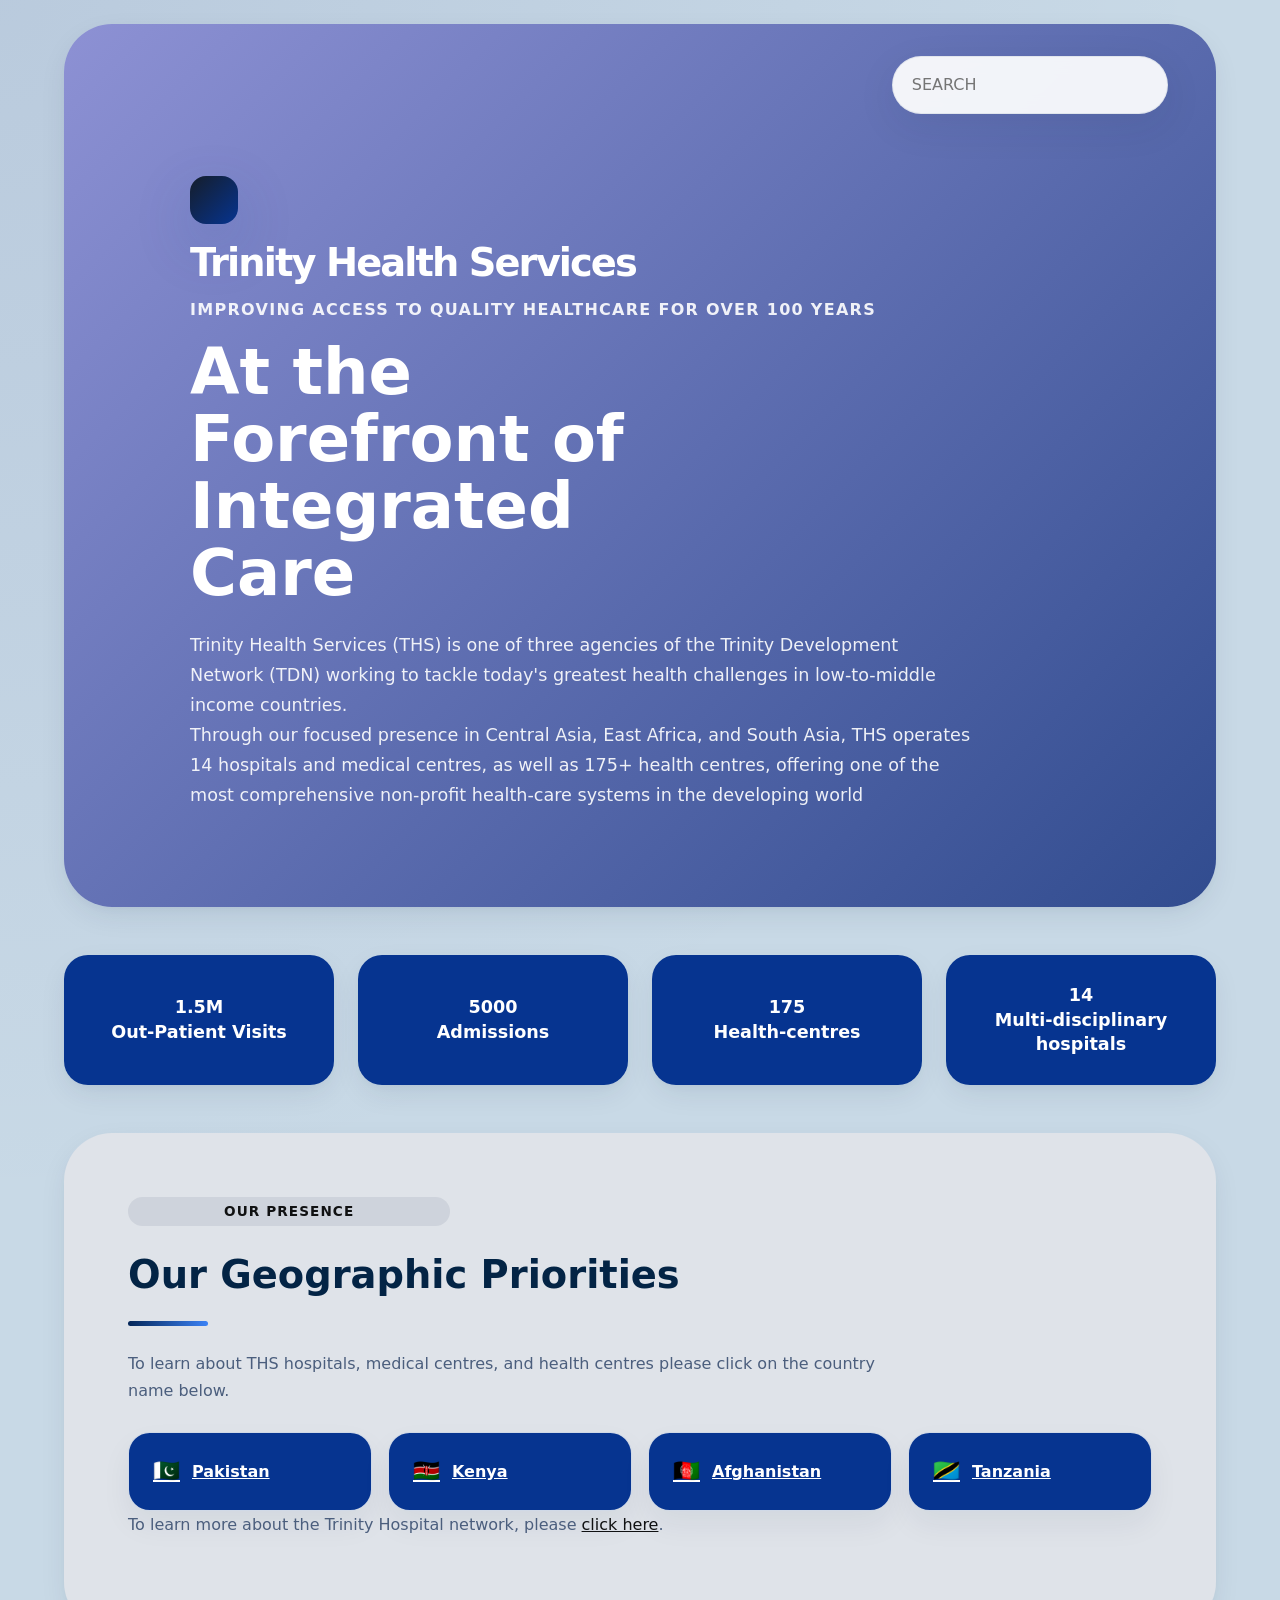
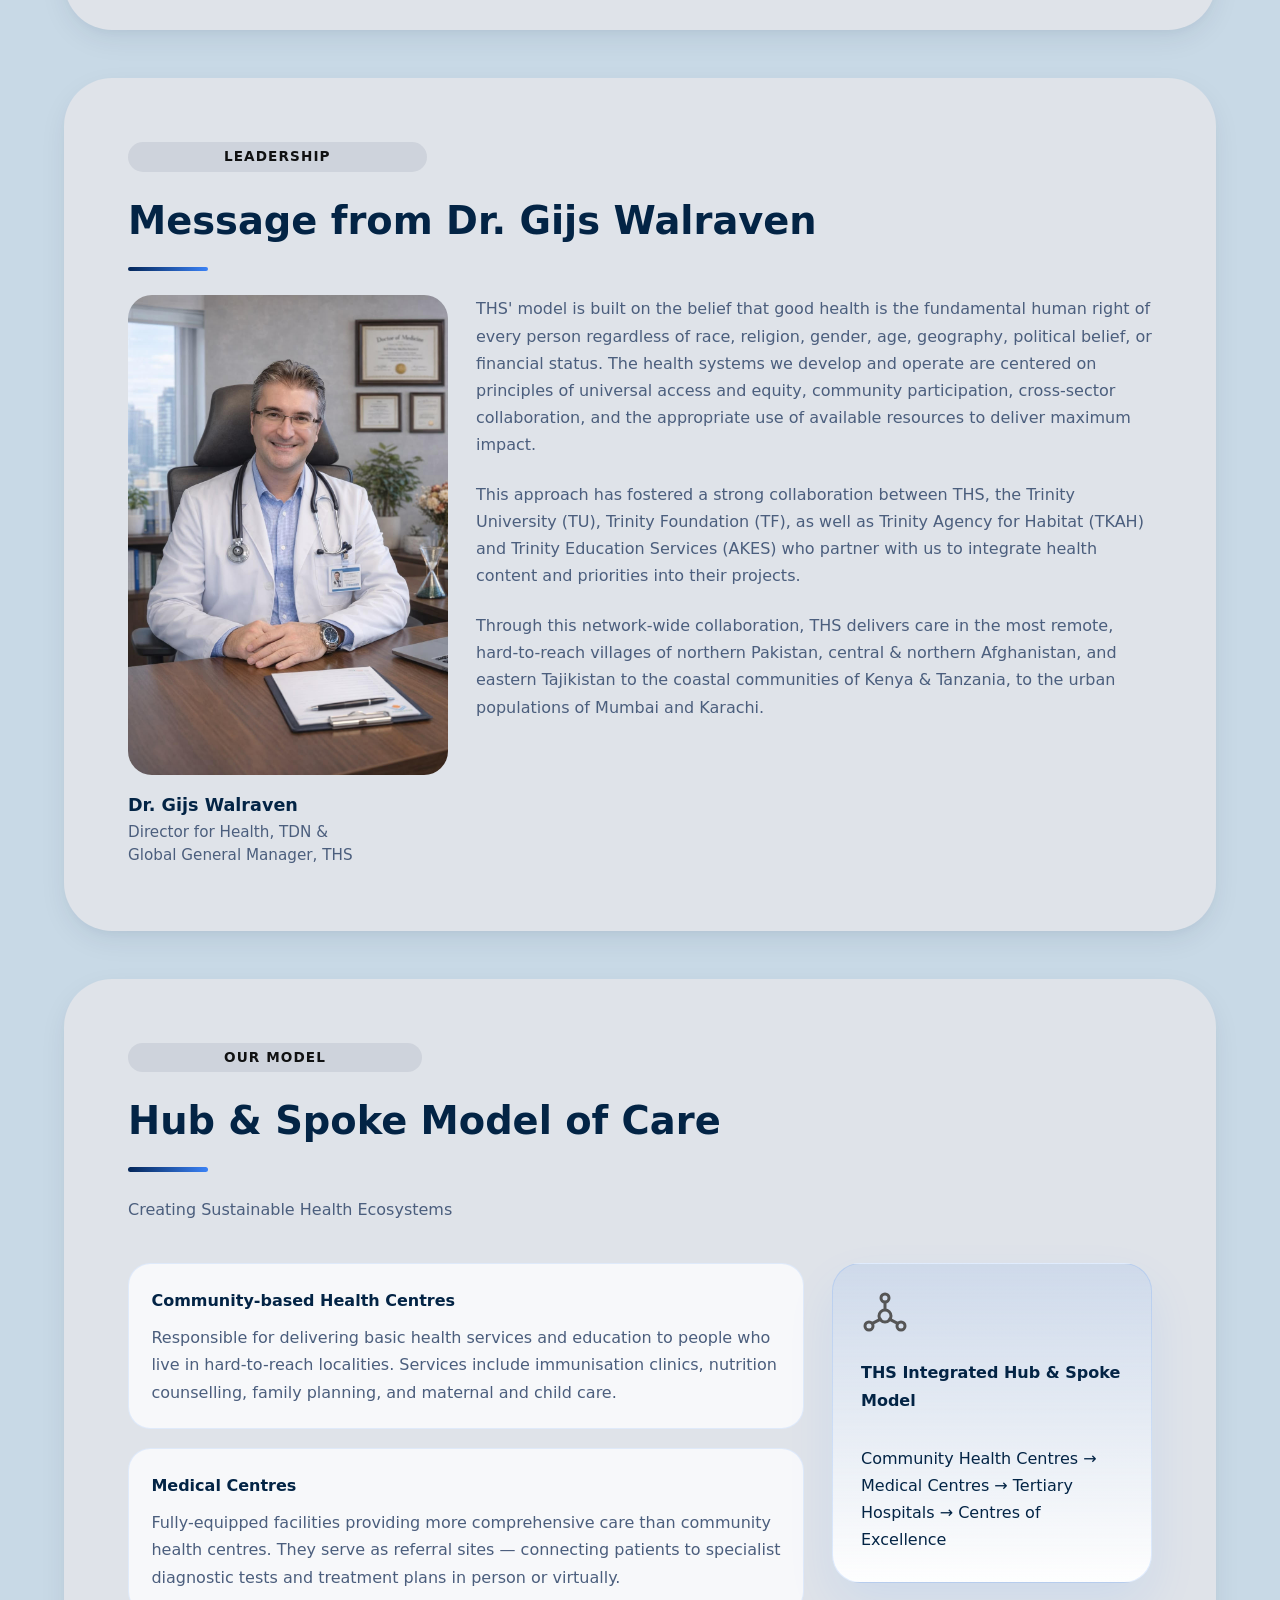
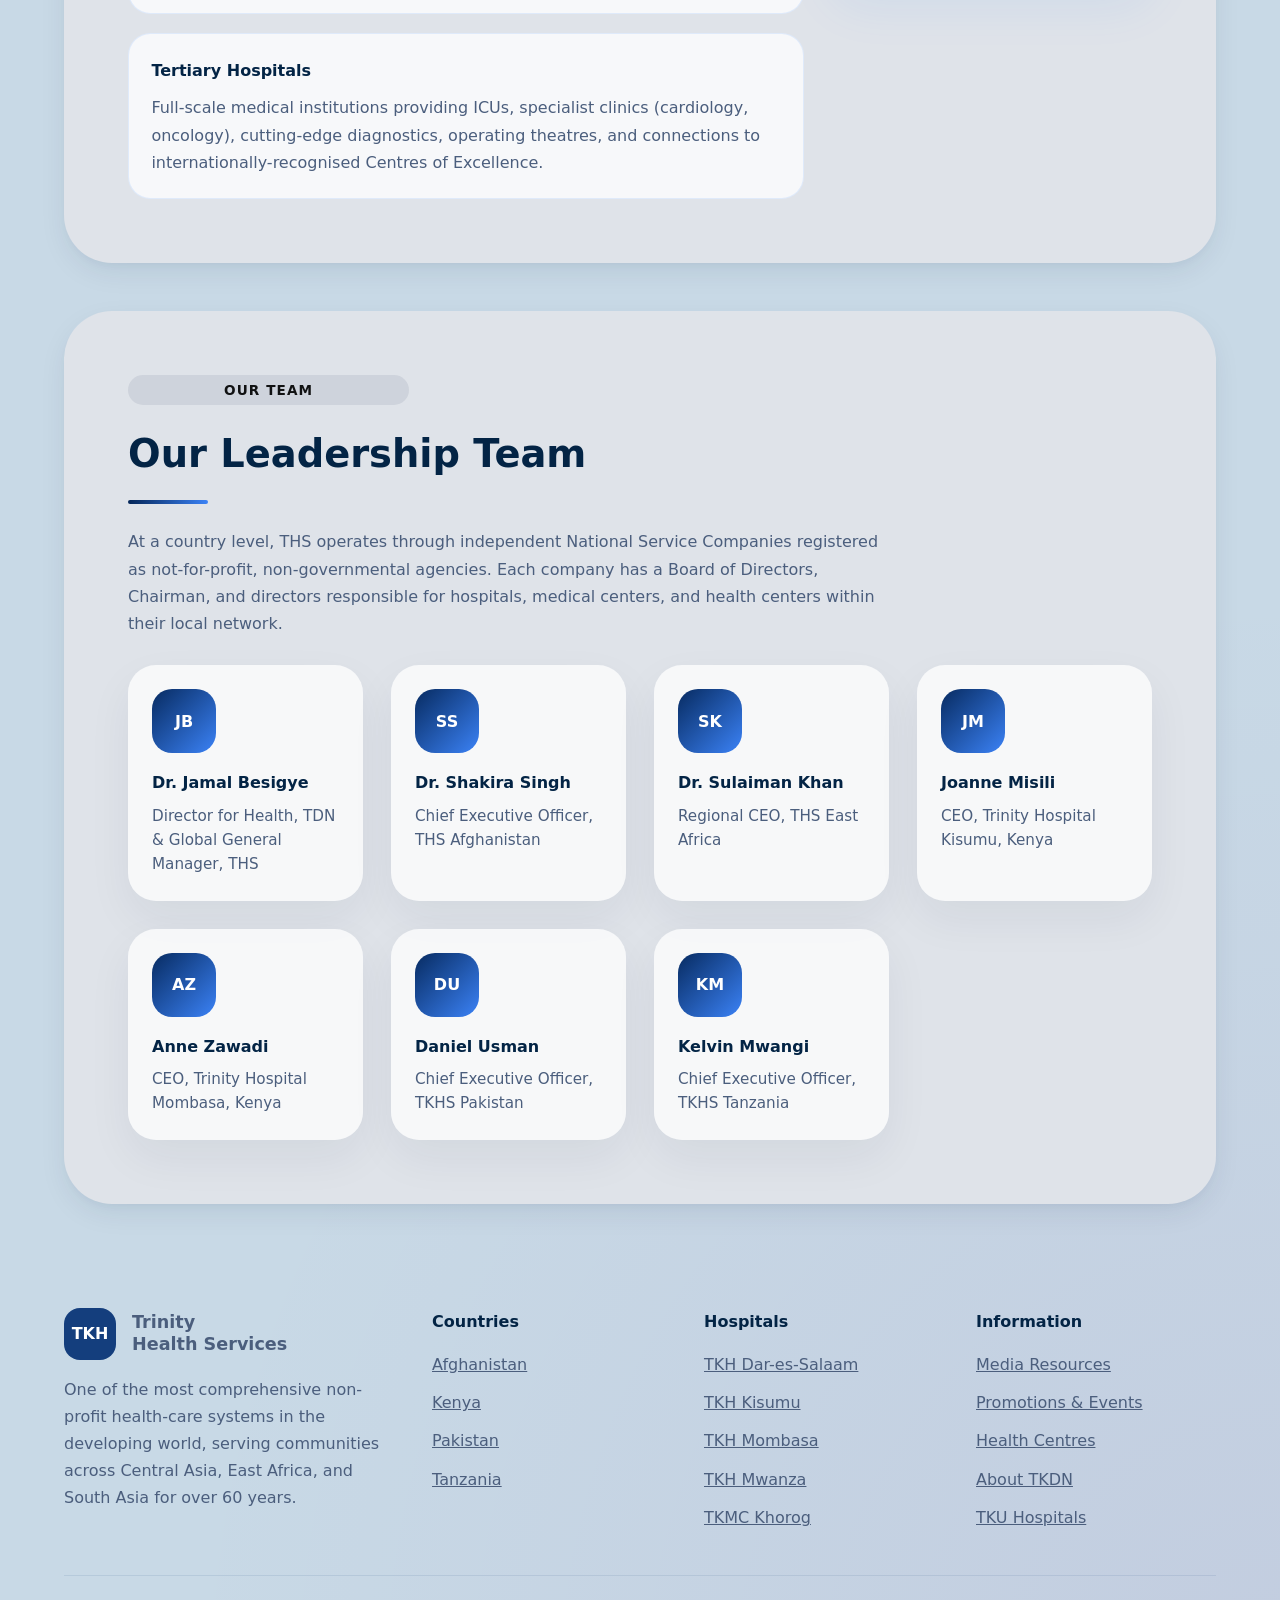
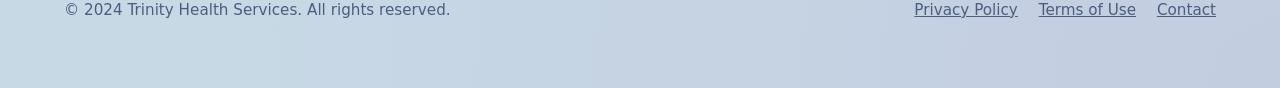
==== index.html @ b42aa709 "fix university link on home page" ====
<!DOCTYPE html>
<html lang="en">
<head>
  <title>Trinity Hospitals - Trinity Health Services</title>
  <link rel="stylesheet" href="assets/css/index.css">
</head>
<body>
<!-- main-->
  <div class="main">
    <div class="search box">
      <input type="text" placeholder="SEARCH">
      <i class="fas fa-search"></i>    
    </div>
    <div class="navbar">
        <div class="icon"></div>
        <h2 class="logo">Trinity Health Services</h2>
        <h4>Improving Access to Quality Healthcare for Over 100 Years</h4>
        <h1>At the Forefront of Integrated Care</h1>
        <p>Trinity Health Services (THS) is one of three agencies of the Trinity Development Network (TDN) working to tackle today's greatest health challenges in low-to-middle income countries. <br>Through our focused presence in Central Asia, East Africa, and South Asia, THS operates 14 hospitals and medical centres, as well as 175+ health centres, offering one of the most comprehensive non-profit health-care systems in the developing world</p>
    </div>
   </div>
  <!-- ── HERO ── -->
  <div class="section">
  <!-- ── STATS BAR ── -->
    <div class="boxes-side">
      <button class="box">1.5M<br>Out-Patient Visits</button>
      <button class="box">5000<br>Admissions</button>
      <button class="box">175<br>Health-centres</button>  
      <button class="box">14<br>Multi-disciplinary hospitals</button>
      </div>
    </div>
 

  <!-- ── GEOGRAPHIC PRIORITIES ── -->
  <section class="section geo">
    <div class="section-inner">
      <div class="section-eyebrow">Our Presence</div>
      <h2 class="section-title">Our Geographic Priorities</h2>
      <div class="section-divider"></div>
      <p class="section-desc">
        To learn about THS hospitals, medical centres, and health centres please click on the country name below.
      </p>
      <div class="country-grid">
        <a href="assets/pages/pakistan.html" class="country-card"><span class="country-flag">🇵🇰</span>Pakistan</a>
        <a href="assets/pages/kenya.html" class="country-card"><span class="country-flag">🇰🇪</span>Kenya</a>
        <a href="assets/pages/afghanistan.html" class="country-card"><span class="country-flag">🇦🇫</span>Afghanistan</a>
        <a href="assets/pages/tanzania.html" class="country-card"><span class="country-flag">🇹🇿</span>Tanzania</a>
      </div>
      <p class="geo-note">
        To learn more about the Trinity Hospital network, please <a href="assets/pages/university.html">click here</a>.
      </p>
    </div>
  </section>

  <!-- ── LEADERSHIP MESSAGE ── -->
  <section class="section message-section">
    <div class="section-inner">
      <div class="section-eyebrow">Leadership</div>
      <h2 class="section-title">Message from Dr. Gijs Walraven</h2>
      <div class="section-divider"></div>
      <div class="message-grid">
        <div>
          <img class="message-photo" src="assets/images/walraven.jpg" alt="Dr Gijs Walraven's picture">
          <div class="message-name">Dr. Gijs Walraven</div>
          <div class="message-role">Director for Health, TDN &amp;<br>Global General Manager, THS</div>
        </div>
        <div class="message-body">
          <p>
            THS' model is built on the belief that good health is the fundamental human right of every person
            regardless of race, religion, gender, age, geography, political belief, or financial status.
            The health systems we develop and operate are centered on principles of universal access and equity,
            community participation, cross-sector collaboration, and the appropriate use of available resources
            to deliver maximum impact.
          </p>
          <p>
            This approach has fostered a strong collaboration between THS, the Trinity University (TU),
            Trinity Foundation (TF), as well as Trinity Agency for Habitat (TKAH) and Trinity Education
            Services (AKES) who partner with us to integrate health content and priorities into their projects.
          </p>
          <p>
            Through this network-wide collaboration, THS delivers care in the most remote, hard-to-reach
            villages of northern Pakistan, central &amp; northern Afghanistan, and eastern Tajikistan to the
            coastal communities of Kenya &amp; Tanzania, to the urban populations of Mumbai and Karachi.
          </p>
        </div>
      </div>
    </div>
  </section>

  <!-- ── HUB & SPOKE MODEL ── -->
  <section class="section hub-section">
    <div class="section-inner">
      <div class="section-eyebrow">Our Model</div>
      <h2 class="section-title">Hub &amp; Spoke Model of Care</h2>
      <div class="section-divider"></div>
      <p class="section-desc" style="margin-bottom: 2.5rem;">Creating Sustainable Health Ecosystems</p>
      <div class="hub-grid">
        <div class="tier-list">
          <div class="tier-item">
            <div class="tier-title">Community-based Health Centres</div>
            <div class="tier-desc">
              Responsible for delivering basic health services and education to people who live in hard-to-reach
              localities. Services include immunisation clinics, nutrition counselling, family planning,
              and maternal and child care.
            </div>
          </div>
          <div class="tier-item">
            <div class="tier-title">Medical Centres</div>
            <div class="tier-desc">
              Fully-equipped facilities providing more comprehensive care than community health centres.
              They serve as referral sites — connecting patients to specialist diagnostic tests and treatment
              plans in person or virtually.
            </div>
          </div>
          <div class="tier-item">
            <div class="tier-title">Tertiary Hospitals</div>
            <div class="tier-desc">
              Full-scale medical institutions providing ICUs, specialist clinics (cardiology, oncology),
              cutting-edge diagnostics, operating theatres, and connections to internationally-recognised
              Centres of Excellence.
            </div>
          </div>
        </div>
        <div class="hub-diagram">
          <svg width="64" height="64" viewBox="0 0 24 24" fill="none" stroke="#555" stroke-width="1.5">
            <circle cx="12" cy="12" r="3"/>
            <circle cx="12" cy="3" r="2"/><line x1="12" y1="5" x2="12" y2="9"/>
            <circle cx="20" cy="17" r="2"/><line x1="18.3" y1="15.7" x2="13.7" y2="13.3"/>
            <circle cx="4" cy="17" r="2"/><line x1="5.7" y1="15.7" x2="10.3" y2="13.3"/>
          </svg>
          <strong>THS Integrated Hub &amp; Spoke Model</strong>
          Community Health Centres → Medical Centres → Tertiary Hospitals → Centres of Excellence
        </div>
      </div>
    </div>
  </section>

  <!-- ── LEADERSHIP TEAM ── -->
  <section class="section leadership-section">
    <div class="section-inner">
      <div class="section-eyebrow">Our Team</div>
      <h2 class="section-title">Our Leadership Team</h2>
      <div class="section-divider"></div>
      <p class="leadership-intro">
        At a country level, THS operates through independent National Service Companies registered as
        not-for-profit, non-governmental agencies. Each company has a Board of Directors, Chairman, and
        directors responsible for hospitals, medical centers, and health centers within their local network.
      </p>
      <div class="leadership-grid">
        <div class="leader-card">
          <div class="leader-avatar">JB</div>
          <div class="leader-name">Dr. Jamal Besigye</div>
          <div class="leader-role">Director for Health, TDN &amp; Global General Manager, THS</div>
        </div>
        <div class="leader-card">
          <div class="leader-avatar">SS</div>
          <div class="leader-name">Dr. Shakira Singh</div>
          <div class="leader-role">Chief Executive Officer, THS Afghanistan</div>
        </div>
        <div class="leader-card">
          <div class="leader-avatar">SK</div>
          <div class="leader-name">Dr. Sulaiman Khan</div>
          <div class="leader-role">Regional CEO, THS East Africa</div>
        </div>
        <div class="leader-card">
          <div class="leader-avatar">JM</div>
          <div class="leader-name">Joanne Misili</div>
          <div class="leader-role">CEO, Trinity Hospital Kisumu, Kenya</div>
        </div>
        <div class="leader-card">
          <div class="leader-avatar">AZ</div>
          <div class="leader-name">Anne Zawadi</div>
          <div class="leader-role">CEO, Trinity Hospital Mombasa, Kenya</div>
        </div>
        <div class="leader-card">
          <div class="leader-avatar">DU</div>
          <div class="leader-name">Daniel Usman</div>
          <div class="leader-role">Chief Executive Officer, TKHS Pakistan</div>
        </div>
        <div class="leader-card">
          <div class="leader-avatar">KM</div>
          <div class="leader-name">Kelvin Mwangi</div>
          <div class="leader-role">Chief Executive Officer, TKHS Tanzania</div>
        </div>
      </div>
    </div>
  </section>

  <!-- ── FOOTER ── -->
  <footer class="footer">
    <div class="footer-inner">
      <div class="footer-grid">
        <div class="footer-brand">
          <div class="footer-brand-logo">
            <div class="footer-brand-dot">TKH</div>
            <div class="footer-brand-name">Trinity<br>Health Services</div>
          </div>
          <p>
            One of the most comprehensive non-profit health-care systems in the developing world,
            serving communities across Central Asia, East Africa, and South Asia for over 60 years.
          </p>
        </div>
        <div class="footer-col">
          <h4>Countries</h4>
          <a href="assets/pages/afghanistan.html">Afghanistan</a>
          <a href="assets/pages/kenya.html">Kenya</a>
          <a href="assets/pages/pakistan.html">Pakistan</a>
          <a href="assets/pages/tanzania.html">Tanzania</a>
        </div>
        <div class="footer-col">
          <h4>Hospitals</h4>
          <a href="#">TKH Dar-es-Salaam</a>
          <a href="#">TKH Kisumu</a>
          <a href="#">TKH Mombasa</a>
          <a href="#">TKH Mwanza</a>
          <a href="#">TKMC Khorog</a>
        </div>
        <div class="footer-col">
          <h4>Information</h4>
          <a href="#">Media Resources</a>
          <a href="#">Promotions &amp; Events</a>
          <a href="#">Health Centres</a>
          <a href="#">About TKDN</a>
          <a href="#">TKU Hospitals</a>
        </div>
      </div>
      <div class="footer-bottom">
        <span>© 2024 Trinity Health Services. All rights reserved.</span>
        <div>
          <a href="#">Privacy Policy</a>
          <a href="#">Terms of Use</a>
          <a href="#">Contact</a>
        </div>
      </div>
    </div>
  </footer>

</body>
</html>
---- assets/css/index.css ----
* {
    margin: 0;
    padding: 0;
    box-sizing: border-box;
}

:root {
    --primary-color: #8d91d4;
    --bg: #c8d9e6;
    --text: #032445;
    --accent: #101112;
    --text-muted: #4b5e7d;
    --surface-strong: rgba(255, 255, 255, 0.75);
    --accent-soft: rgba(3, 36, 69, 0.08);
    --shadow: 0 10px 30px -5px rgba(3, 36, 69, 0.1), 0 4px 12px -5px rgba(3, 36, 69, 0.05);
}
.main {
    background: linear-gradient(135deg, var(--primary-color) 0%, #314c8f 100%);
    background-size: cover;
    border-radius: 3rem;
    margin-top: 1.5rem;
    position: relative;
    box-shadow: var(--shadow);
}
body {
    min-height: 100vh;
    background: radial-gradient(circle at top left, rgba(17, 34, 118, 0.08), transparent 24%),
                radial-gradient(circle at bottom right, rgba(103, 10, 120, 0.06), transparent 22%),
                var(--bg);
    color: var(--text);
    font-family: 'Inter', system-ui, -apple-system, BlinkMacSystemFont, 'Segoe UI', sans-serif;
    line-height: 1.7;
}
button {
    font-family: inherit;
    cursor: pointer;
    font-size: 1.1rem;
    font-weight: 600;
    border-radius: 1.5rem;
    padding: 1.75rem 1.5rem;
    border: none;
    background-color: #063490;
    color: #fff;
    box-shadow: var(--shadow);
    transition: transform 0.2s ease, box-shadow 0.2s ease;
    text-align: center;
    line-height: 1.4;
    display: inline-flex;
    flex-direction: column;
    justify-content: center;
    align-items: center;
    width: 100%;
}

button:hover {
    transform: translateY(-3px);
    box-shadow: 0 15px 35px rgba(6, 52, 144, 0.2);
}

.boxes-side {
    display: grid;
    grid-template-columns: repeat(auto-fit, minmax(220px, 1fr));
    gap: 1.5rem;
    width: 100%;
    margin-top: 1.5rem;
}


input {
    font: inherit;
}

body > * {
    margin-left: clamp(1rem, 5vw, 5rem);
    margin-right: clamp(1rem, 5vw, 5rem);
}

.search.box {
    position: absolute;
    right: clamp(1.5rem, 4vw, 3rem);
    top: 2rem;
    display: inline-flex;
    align-items: center;
    gap: 0.75rem;
    background: rgba(255, 255, 255, 0.92);
    border: 1px solid rgba(21, 56, 95, 0.08);
    border-radius: 999px;
    padding: 0.9rem 1.2rem;
    box-shadow: 0 12px 40px rgba(20, 33, 61, 0.08);
    backdrop-filter: blur(8px);
}

.search.box input {
    border: none;
    outline: none;
    width: 14rem;
    background: transparent;
    color: var(--text);
}

.search.box i {
    color: var(--accent);
    font-size: 1rem;
}

.main {
    padding-top: 6.5rem;
    padding-bottom: 4rem;
    padding-left: clamp(2rem, 5vw, 5rem);
    padding-right: clamp(2rem, 5vw, 5rem);
}

.navbar {
    max-width: 900px;
    margin: 0 auto;
    padding: 3rem 0 2rem;
}

.icon {
    width: 3rem;
    height: 3rem;
    border-radius: 1rem;
    background: linear-gradient(135deg, #151d2a, #063490);
    box-shadow: 0 20px 60px rgba(22, 70, 142, 0.18);
    margin-bottom: 1.2rem;
}

.logo {
    color: #ffffff;
    font-size: clamp(1.9rem, 3vw, 3rem);
    letter-spacing: -0.05em;
    margin-bottom: 0.75rem;
    line-height: 1.05;
}

.navbar h4 {
    color: rgba(255, 255, 255, 0.9);
    font-weight: 600;
    letter-spacing: 0.08em;
    text-transform: uppercase;
    margin-bottom: 1rem;
}

.navbar h1 {
    color: #ffffff;
    font-size: clamp(2.5rem, 5vw, 4.25rem);
    max-width: 12ch;
    margin-bottom: 1.5rem;
    line-height: 1.05;
}

.navbar p {
    max-width: 70ch;
    color: rgba(255, 255, 255, 0.9);
    font-size: 1.1rem;
}

.section {
    margin-top: 3rem;
    margin-bottom: 3rem;
    padding: 0;
    background: transparent;
}

.section.geo,
.section.message-section,
.section.hub-section,
.section.leadership-section {
    background: #dfe3e9;
    border-radius: 3rem;
    box-shadow: var(--shadow);
    padding: 4rem clamp(2rem, 5vw, 5rem);
}

.section-inner {
    max-width: 1180px;
    margin: 0 auto;
}

.section-eyebrow {
    display: inline-flex;
    padding: 0.2rem 6rem;
    border-radius: 999px;
    background: var(--accent-soft);
    color: var(--accent);
    font-size: 0.85rem;
    font-weight: 700;
    letter-spacing: 0.08em;
    text-transform: uppercase;
    margin-bottom: 1rem;
}

.section-title {
    font-size: clamp(1.9rem, 3vw, 2.75rem);
    margin-bottom: 0.85rem;
}

.section-divider {
    width: 5rem;
    height: 0.3rem;
    background: linear-gradient(90deg, #042658, #3b82f6);
    border-radius: 999px;
    margin-bottom: 1.5rem;
}

.section-desc,
.leadership-intro,
.geo-note {
    color: var(--text-muted);
    font-size: 1rem;
    max-width: 74ch;
    margin-bottom: 1.75rem;
}

.geo-note a,
.footer a {
    color: var(--accent);
}

.country-grid {
    display: grid;
    grid-template-columns: repeat(auto-fit, minmax(180px, 1fr));
    gap: 1rem;
}

.country-card {
    display: inline-flex;
    align-items: center;
    gap: 0.75rem;
    padding: 1.25rem 1.5rem;
    border-radius: 1.35rem;
    border: 1px solid rgba(213, 221, 233, 0.979);
    background:#063490;
    color: white;
    font-weight: 600;
    box-shadow: 0 14px 30px rgba(20, 33, 61, 0.06);
    transition: transform 0.2s ease, box-shadow 0.2s ease;
}

.country-card:hover {
    transform: translateY(-4px);
    box-shadow: 0 22px 40px rgba(20, 33, 61, 0.12);
}

.country-flag {
    font-size: 1.35rem;
}

.message-grid,
.hub-grid,
.leadership-grid,
.footer-grid {
    display: grid;
    gap: 1.75rem;
}

.message-grid {
    grid-template-columns: minmax(240px, 320px) 1fr;
    align-items: start;
}

.message-photo {
    display: grid;
    width: 100%;
    object-fit: cover;
    border-radius: 1.5rem;
    background: var(--surface-strong);
    gap: 1rem;
    
}

.message-photo svg {
    width: 3.25rem;
    height: 3.25rem;
}

.message-name {
    margin-top: 1rem;
    font-size: 1.1rem;
    font-weight: 700;
}

.message-role {
    color: var(--text-muted);
    font-size: 0.95rem;
    line-height: 1.5;
}

.message-body p {
    margin-bottom: 1.4rem;
    color: var(--text-muted);
}

.hub-grid {
    grid-template-columns: 1fr 320px;
    align-items: start;
}

.tier-list {
    display: grid;
    gap: 1.2rem;
}

.tier-item {
    padding: 1.4rem;
    border-radius: 1.4rem;
    background: var(--surface-strong);
    border: 1px solid rgba(13, 110, 253, 0.1);
}

.tier-title {
    font-weight: 700;
    margin-bottom: 0.65rem;
}

.tier-desc {
    color: var(--text-muted);
}

.hub-diagram {
    padding: 1.75rem;
    border-radius: 1.75rem;
    background: linear-gradient(180deg, rgba(13, 110, 253, 0.08), rgba(255,255,255,0.95));
    border: 1px solid rgba(13, 110, 253, 0.12);
    box-shadow: 0 22px 50px rgba(13, 110, 253, 0.08);
    display: grid;
    gap: 1.2rem;
}

.hub-diagram svg {
    width: 3rem;
    height: 3rem;
}

.hub-diagram strong {
    display: block;
    margin-bottom: 0.75rem;
    font-size: 1rem;
}

.leadership-grid {
    grid-template-columns: repeat(auto-fit, minmax(200px, 1fr));
}

.leader-card {
    border-radius: 1.75rem;
    padding: 1.5rem;
    background: var(--surface-strong);
    box-shadow: 0 18px 45px rgba(20, 33, 61, 0.06);
}

.leader-avatar {
    width: 4rem;
    height: 4rem;
    border-radius: 1.25rem;
    background: linear-gradient(135deg, #072b61, #3b82f6);
    color: #fff;
    display: grid;
    place-items: center;
    font-weight: 800;
    margin-bottom: 1rem;
}

.leader-name {
    font-weight: 700;
    margin-bottom: 0.45rem;
}

.leader-role {
    color: var(--text-muted);
    font-size: 0.95rem;
    line-height: 1.6;
}

.footer {
    margin-top: 3rem;
    padding: 3.5rem 0 4rem;
    color: var(--text-muted);
}

.footer-inner {
    max-width: 1180px;
    margin: 0 auto;
}

.footer-grid {
    display: grid;
    grid-template-columns: minmax(220px, 1.4fr) repeat(3, minmax(160px, 1fr));
    gap: 2rem;
    margin-bottom: 2rem;
}

.footer-brand-logo {
    display: flex;
    align-items: center;
    gap: 1rem;
    margin-bottom: 1rem;
}

.footer-brand-dot {
    width: 3.25rem;
    height: 3.25rem;
    border-radius: 1rem;
    background: #143e7d;
    color: #fff;
    display: grid;
    place-items: center;
    font-weight: 800;
}

.footer-brand-name {
    font-size: 1.1rem;
    font-weight: 700;
    line-height: 1.2;
}

.footer-col h4 {
    margin-bottom: 1rem;
    font-size: 1rem;
    color: var(--text);
}

.footer-col a {
    display: block;
    margin-bottom: 0.7rem;
    color: var(--text-muted);
    transition: color 0.2s ease;
}

.footer-col a:hover {
    color: var(--accent);
}

.footer-bottom {
    display: flex;
    justify-content: space-between;
    flex-wrap: wrap;
    gap: 1rem;
    border-top: 1px solid rgba(84, 116, 151, 0.15);
    padding-top: 1.4rem;
    font-size: 0.95rem;
}

.footer-bottom a {
    margin-left: 1rem;
    color: var(--text-muted);
}

.footer-bottom a:first-child {
    margin-left: 0;
}

@media (max-width: 860px) {
    .message-grid,
    .hub-grid,
    .footer-grid {
        grid-template-columns: 1fr;
    }

    .search.box {
        right: clamp(1rem, 4vw, 2rem);
        left: clamp(1rem, 4vw, 2rem);
        justify-content: space-between;
    }
}

@media (max-width: 660px) {
    .navbar {
        padding-top: 4rem;
    }

    .navbar h1 {
        font-size: 2.3rem;
    }

    .section.geo,
    .section.message-section,
    .section.hub-section,
    .section.leadership-section {
        padding: 2.5rem 1.5rem;
        border-radius: 2rem;
    }

    .footer-grid {
        grid-template-columns: 1fr;
    }

    .footer-bottom {
        flex-direction: column;
        align-items: flex-start;
    }
}
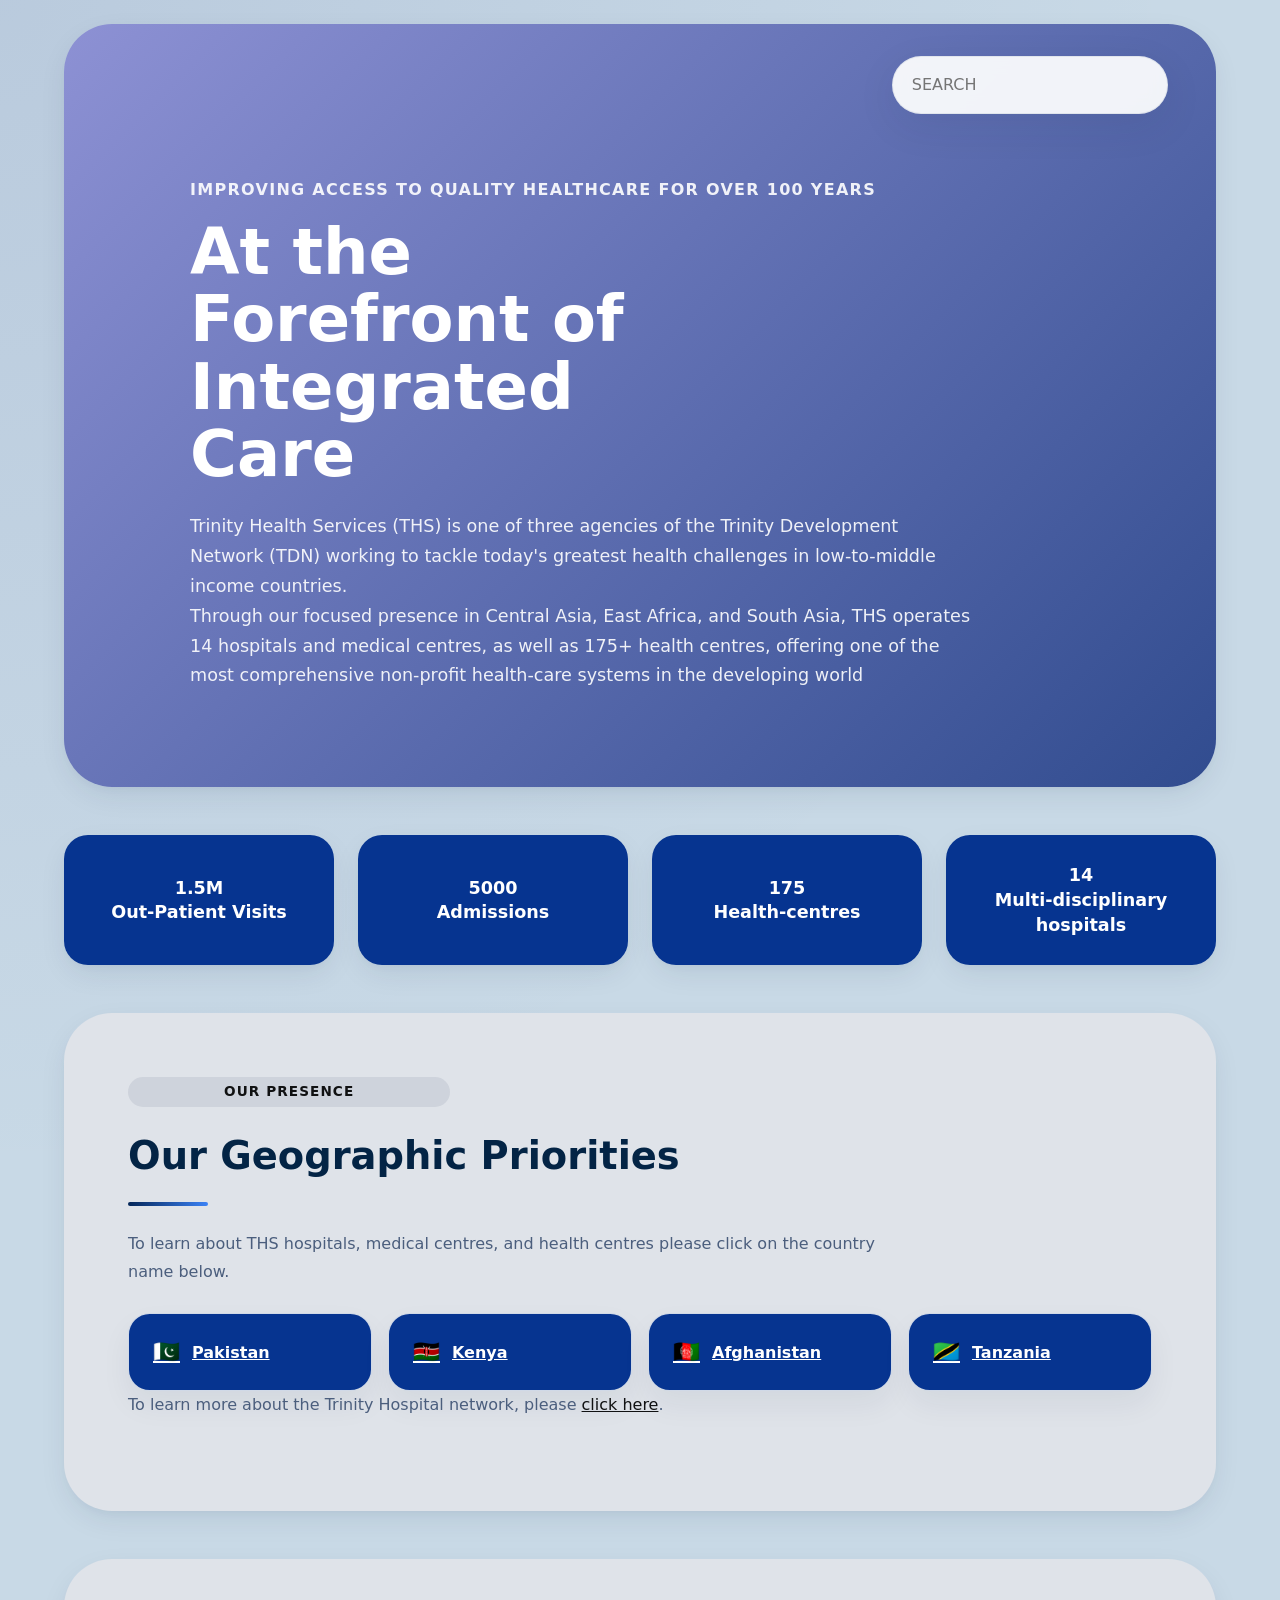
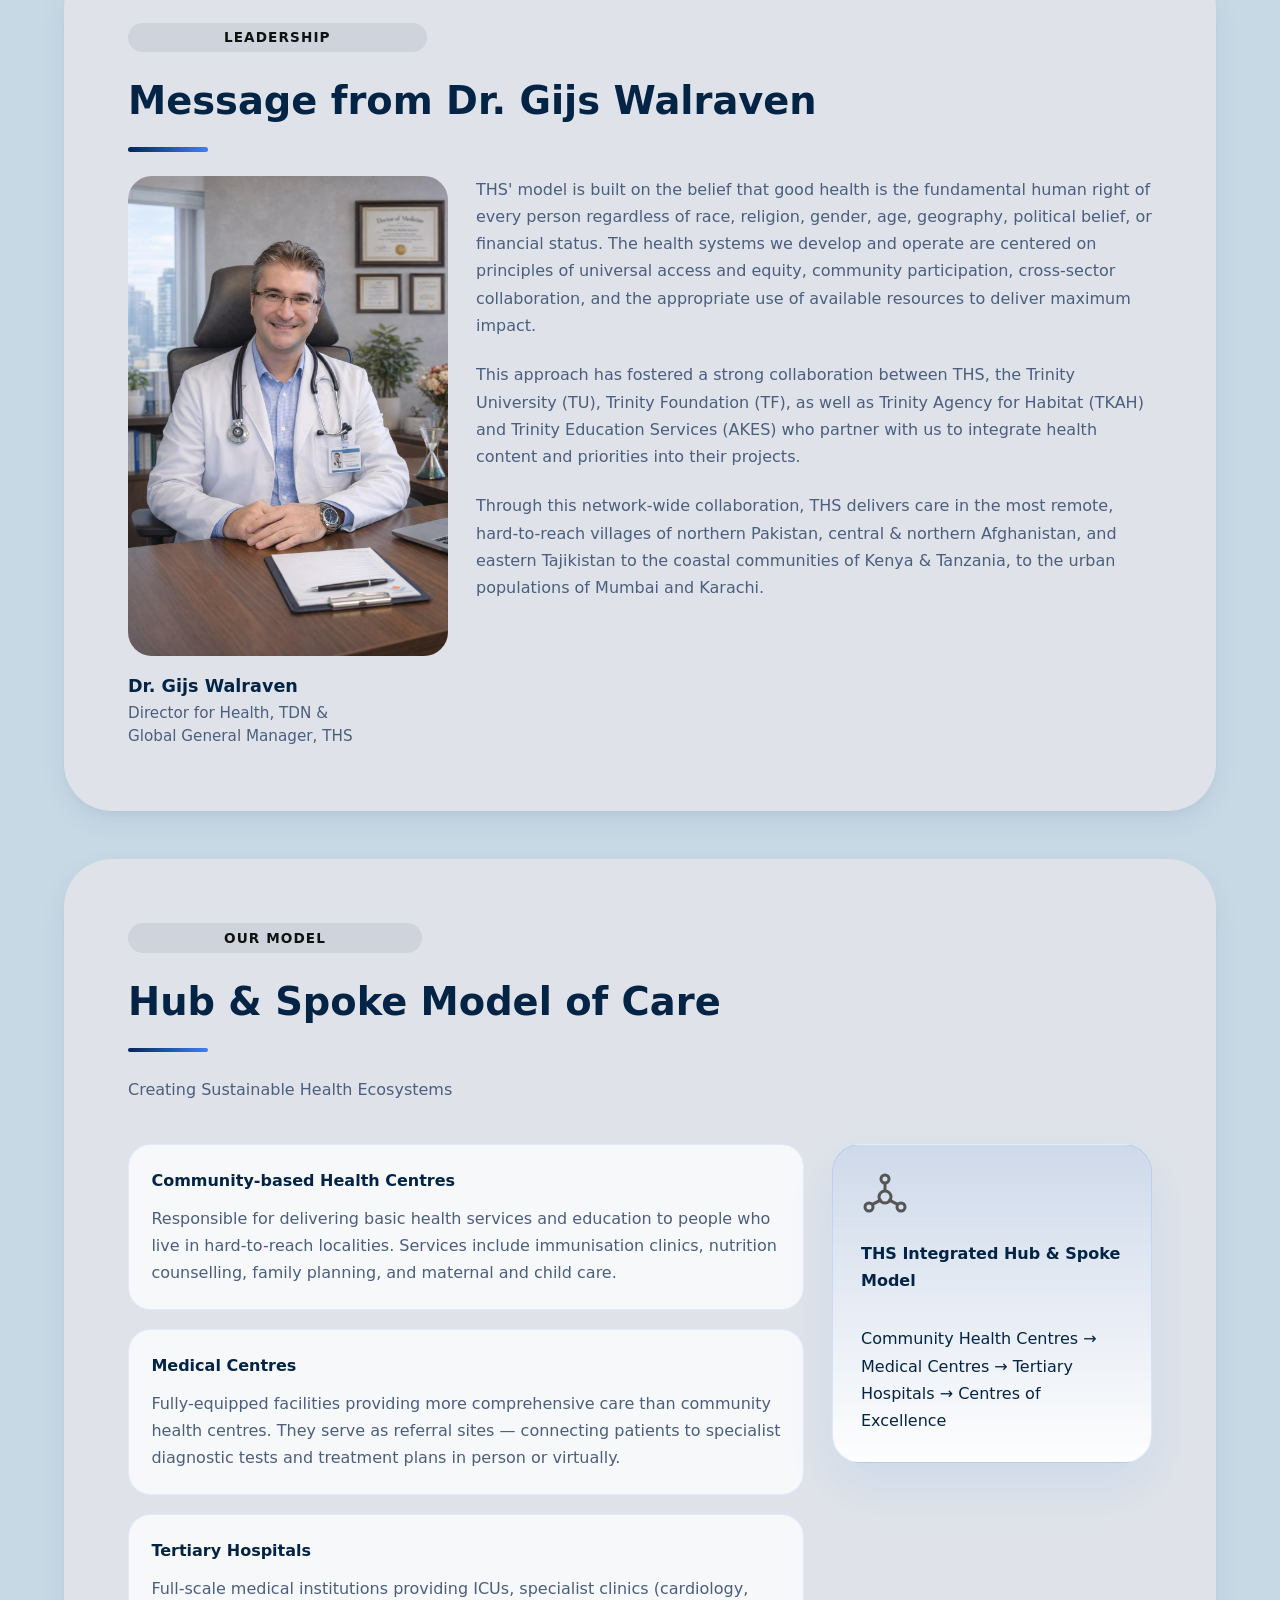
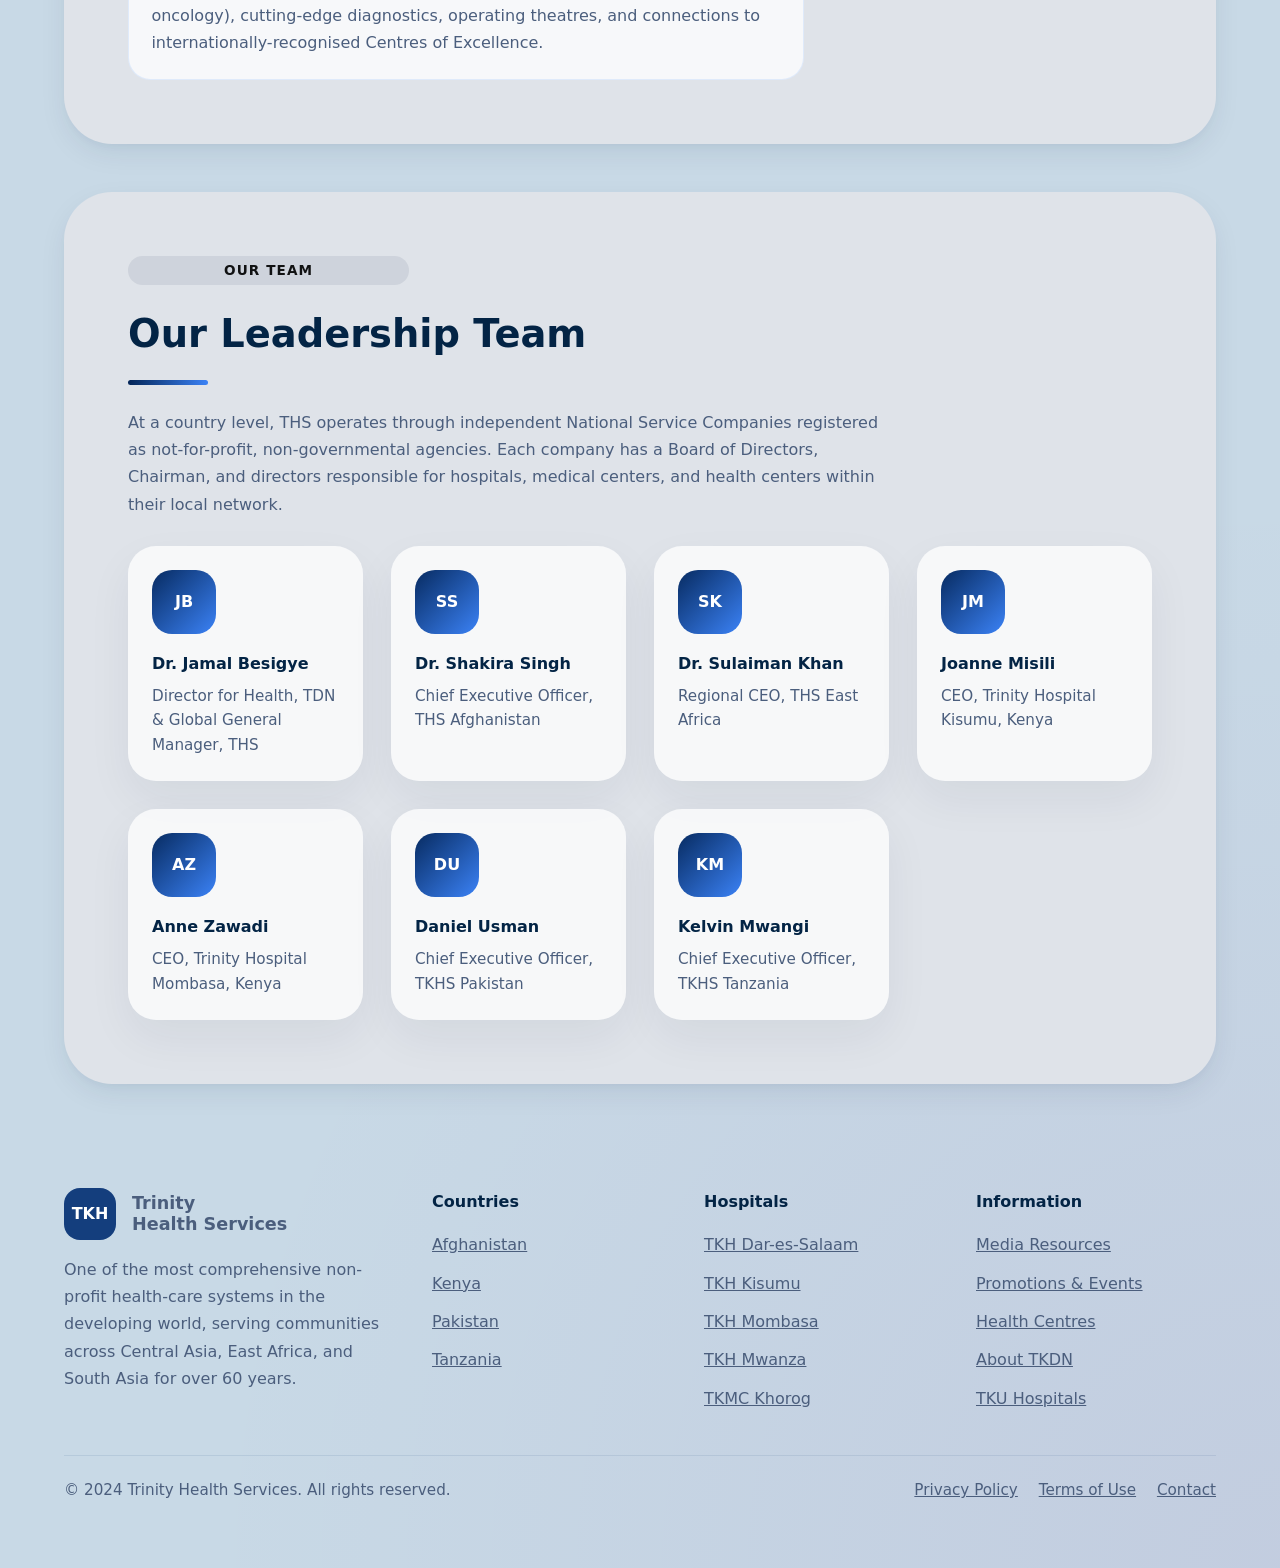
==== commit 2773e8b3: "fix html formatting" ====
--- a/index.html
+++ b/index.html
@@ -6,14 +6,13 @@
 </head>
 <body>
 <!-- main-->
+ 
   <div class="main">
     <div class="search box">
       <input type="text" placeholder="SEARCH">
       <i class="fas fa-search"></i>    
     </div>
-    <div class="navbar">
-        <div class="icon"></div>
-        <h2 class="logo">Trinity Health Services</h2>
+    <div class="navbar">        
         <h4>Improving Access to Quality Healthcare for Over 100 Years</h4>
         <h1>At the Forefront of Integrated Care</h1>
         <p>Trinity Health Services (THS) is one of three agencies of the Trinity Development Network (TDN) working to tackle today's greatest health challenges in low-to-middle income countries. <br>Through our focused presence in Central Asia, East Africa, and South Asia, THS operates 14 hospitals and medical centres, as well as 175+ health centres, offering one of the most comprehensive non-profit health-care systems in the developing world</p>
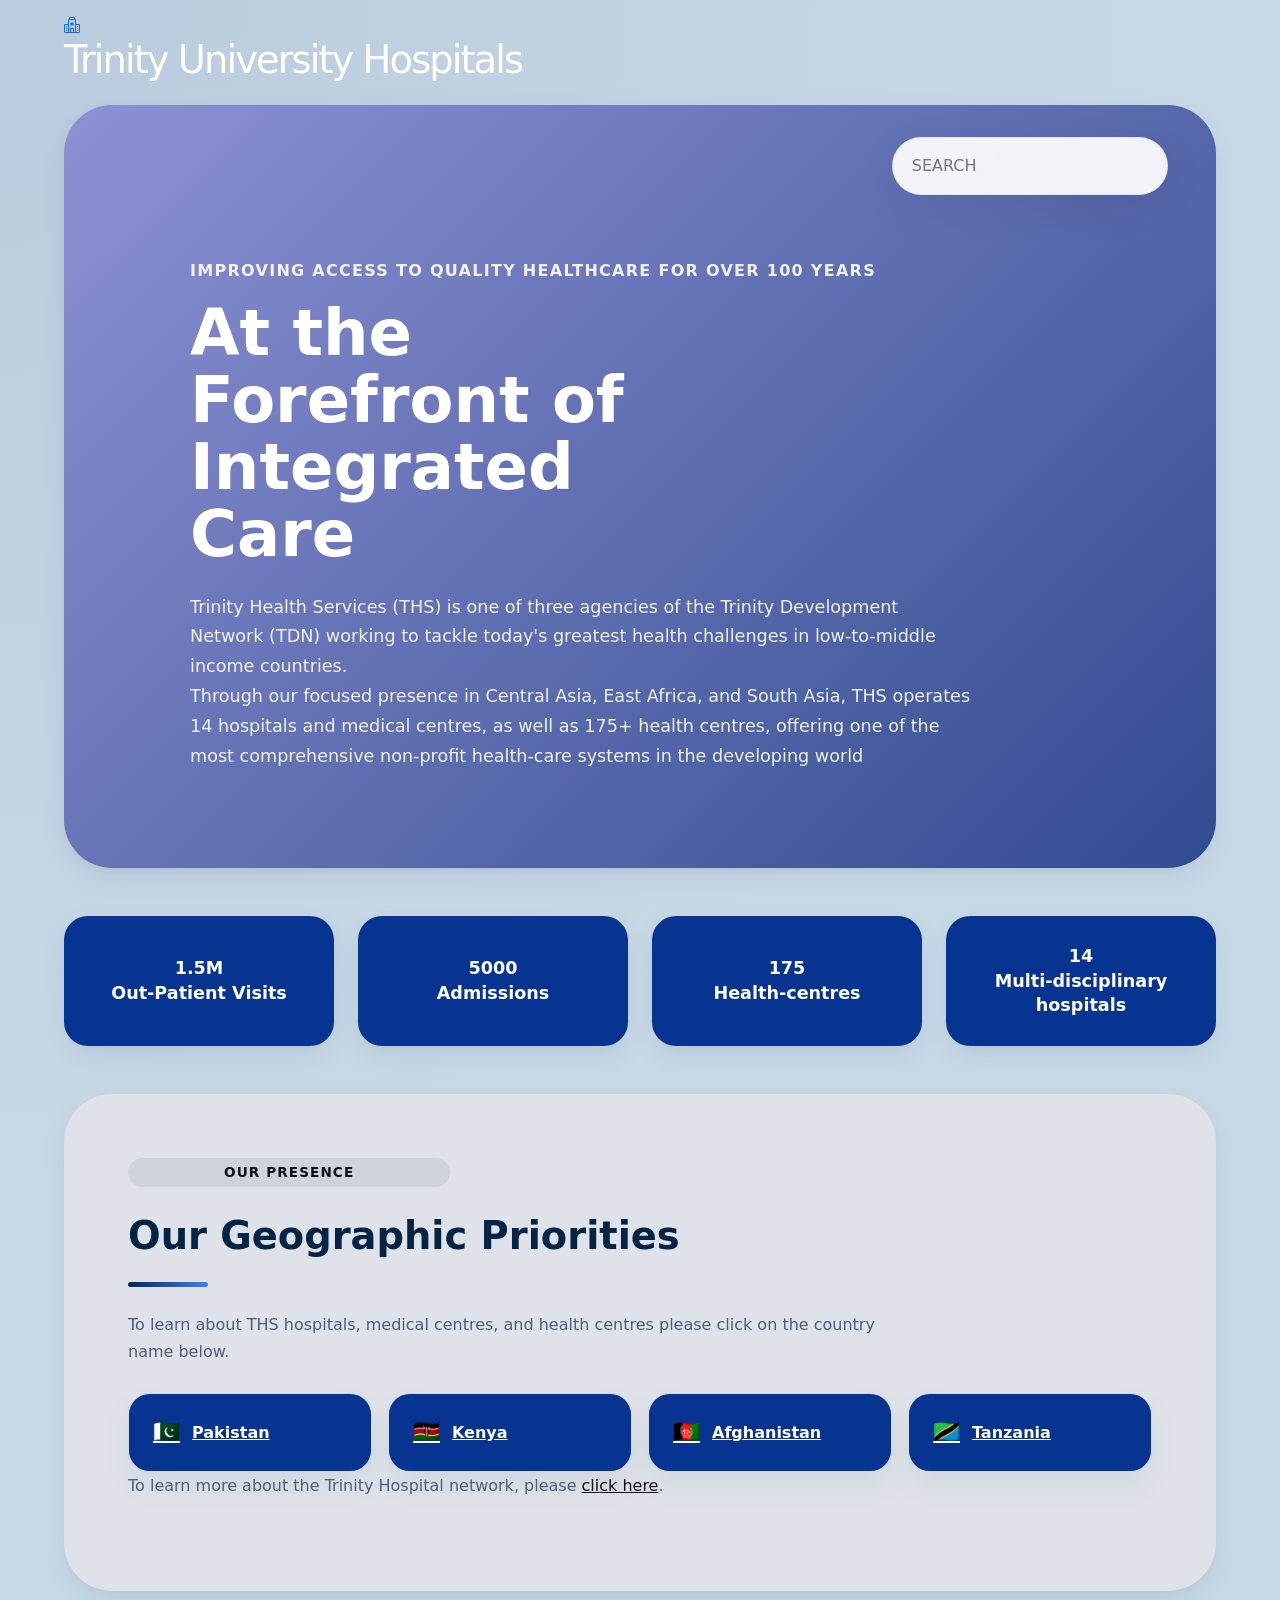
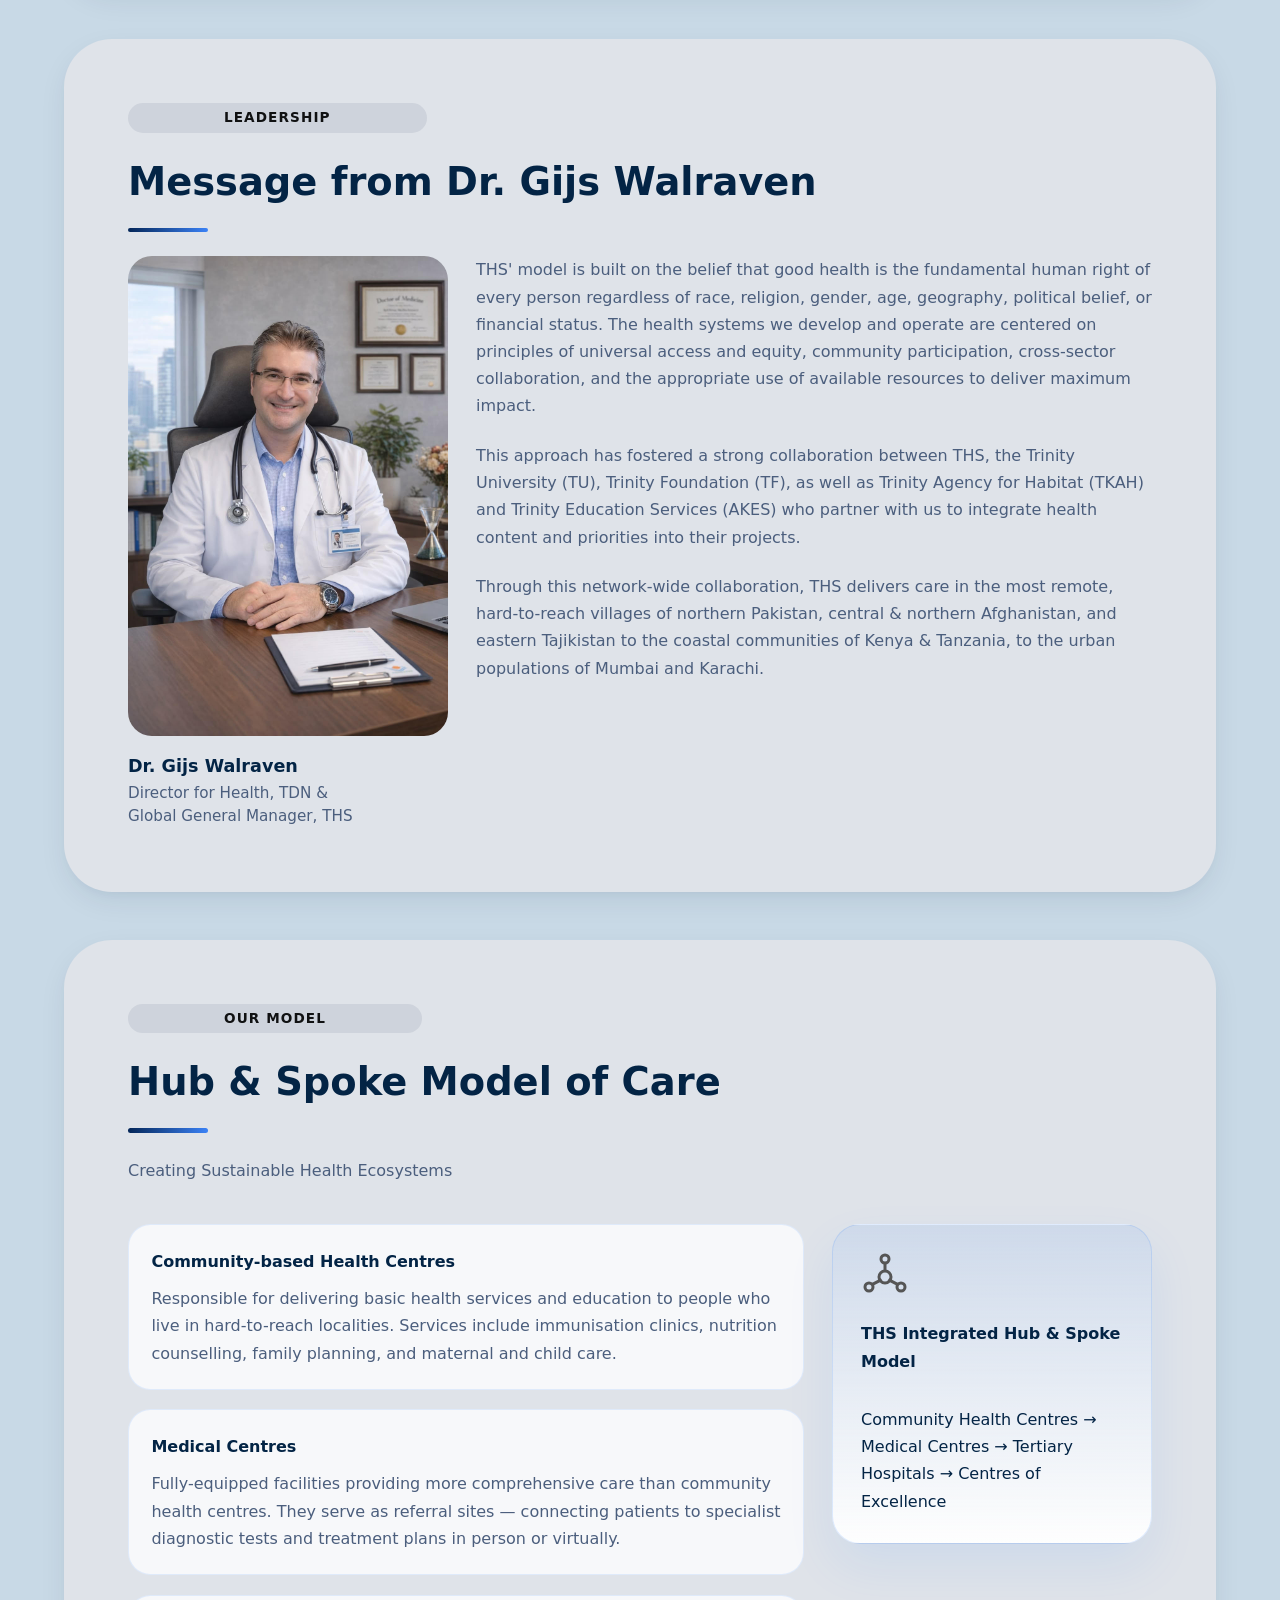
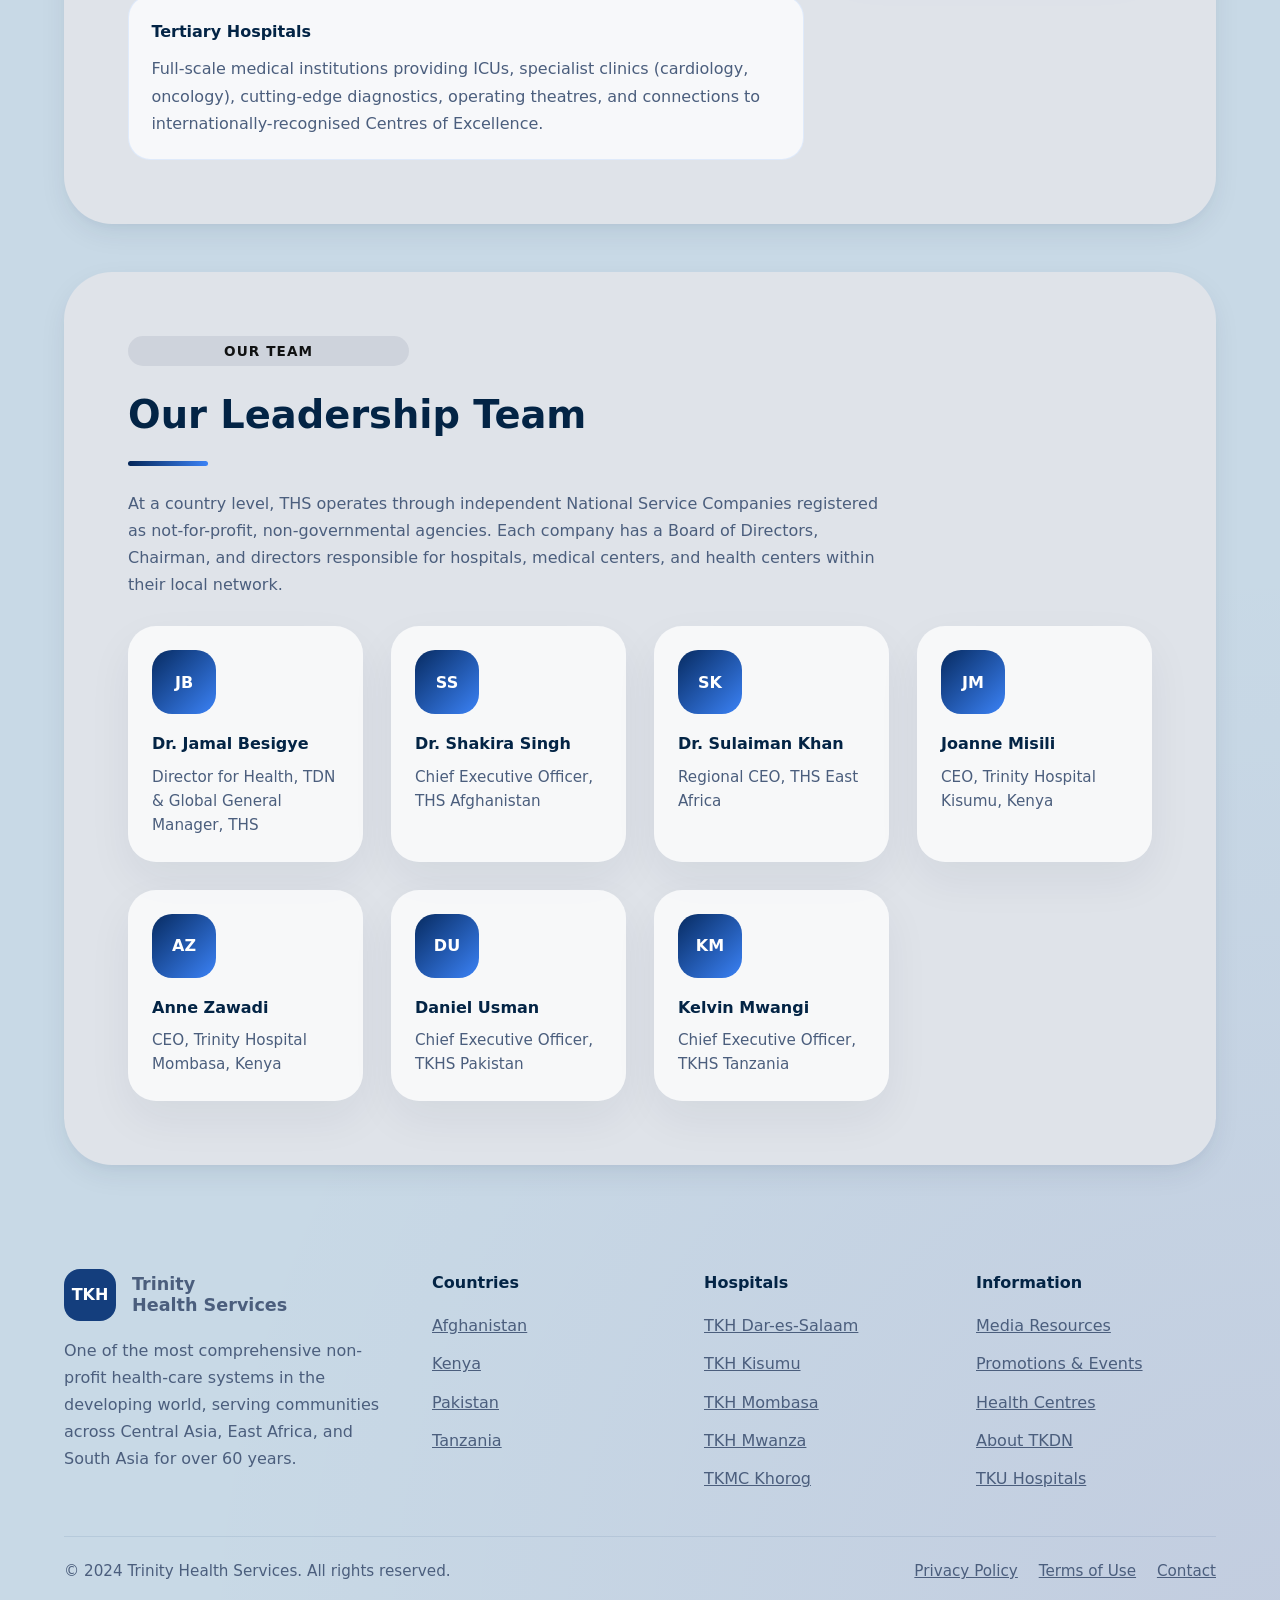
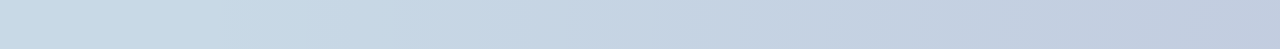
==== commit 31308b2b: "add hospital icon to index.html" ====
--- a/index.html
+++ b/index.html
@@ -6,7 +6,27 @@
 </head>
 <body>
 <!-- main-->
- 
+   <header class="top-header">
+      <div class="logo">
+        <div class="logo-mark">
+          <svg
+            xmlns="http://www.w3.org/2000/svg"
+            width="16"
+            height="16"
+            fill="#0d6efd"
+            viewBox="0 0 16 16"
+          >
+            <path
+              d="M8.5 5.034v1.1l.953-.55.5.867L9 7l.953.55-.5.866-.953-.55v1.1h-1v-1.1l-.953.55-.5-.866L7 7l-.953-.55.5-.866.953.55v-1.1zM13.25 9a.25.25 0 0 0-.25.25v.5c0 .138.112.25.25.25h.5a.25.25 0 0 0 .25-.25v-.5a.25.25 0 0 0-.25-.25zM13 11.25a.25.25 0 0 1 .25-.25h.5a.25.25 0 0 1 .25.25v.5a.25.25 0 0 1-.25.25h-.5a.25.25 0 0 1-.25-.25zm.25 1.75a.25.25 0 0 0-.25.25v.5c0 .138.112.25.25.25h.5a.25.25 0 0 0 .25-.25v-.5a.25.25 0 0 0-.25-.25zm-11-4a.25.25 0 0 0-.25.25v.5c0 .138.112.25.25.25h.5A.25.25 0 0 0 3 9.75v-.5A.25.25 0 0 0 2.75 9zm0 2a.25.25 0 0 0-.25.25v.5c0 .138.112.25.25.25h.5a.25.25 0 0 0 .25-.25v-.5a.25.25 0 0 0-.25-.25zM2 13.25a.25.25 0 0 1 .25-.25h.5a.25.25 0 0 1 .25.25v.5a.25.25 0 0 1-.25.25h-.5a.25.25 0 0 1-.25-.25z"
+            />
+            <path
+              d="M5 1a1 1 0 0 1 1-1h4a1 1 0 0 1 1 1v1a1 1 0 0 1 1 1v4h3a1 1 0 0 1 1 1v7a1 1 0 0 1-1 1H1a1 1 0 0 1-1-1V8a1 1 0 0 1 1-1h3V3a1 1 0 0 1 1-1zm2 14h2v-3H7zm3 0h1V3H5v12h1v-3a1 1 0 0 1 1-1h2a1 1 0 0 1 1 1zm0-14H6v1h4zm2 7v7h3V8zm-8 7V8H1v7z"
+            />
+          </svg>
+        </div>
+        <span class="logo-text">Trinity University Hospitals</span>
+      </div>
+    </header>
   <div class="main">
     <div class="search box">
       <input type="text" placeholder="SEARCH">
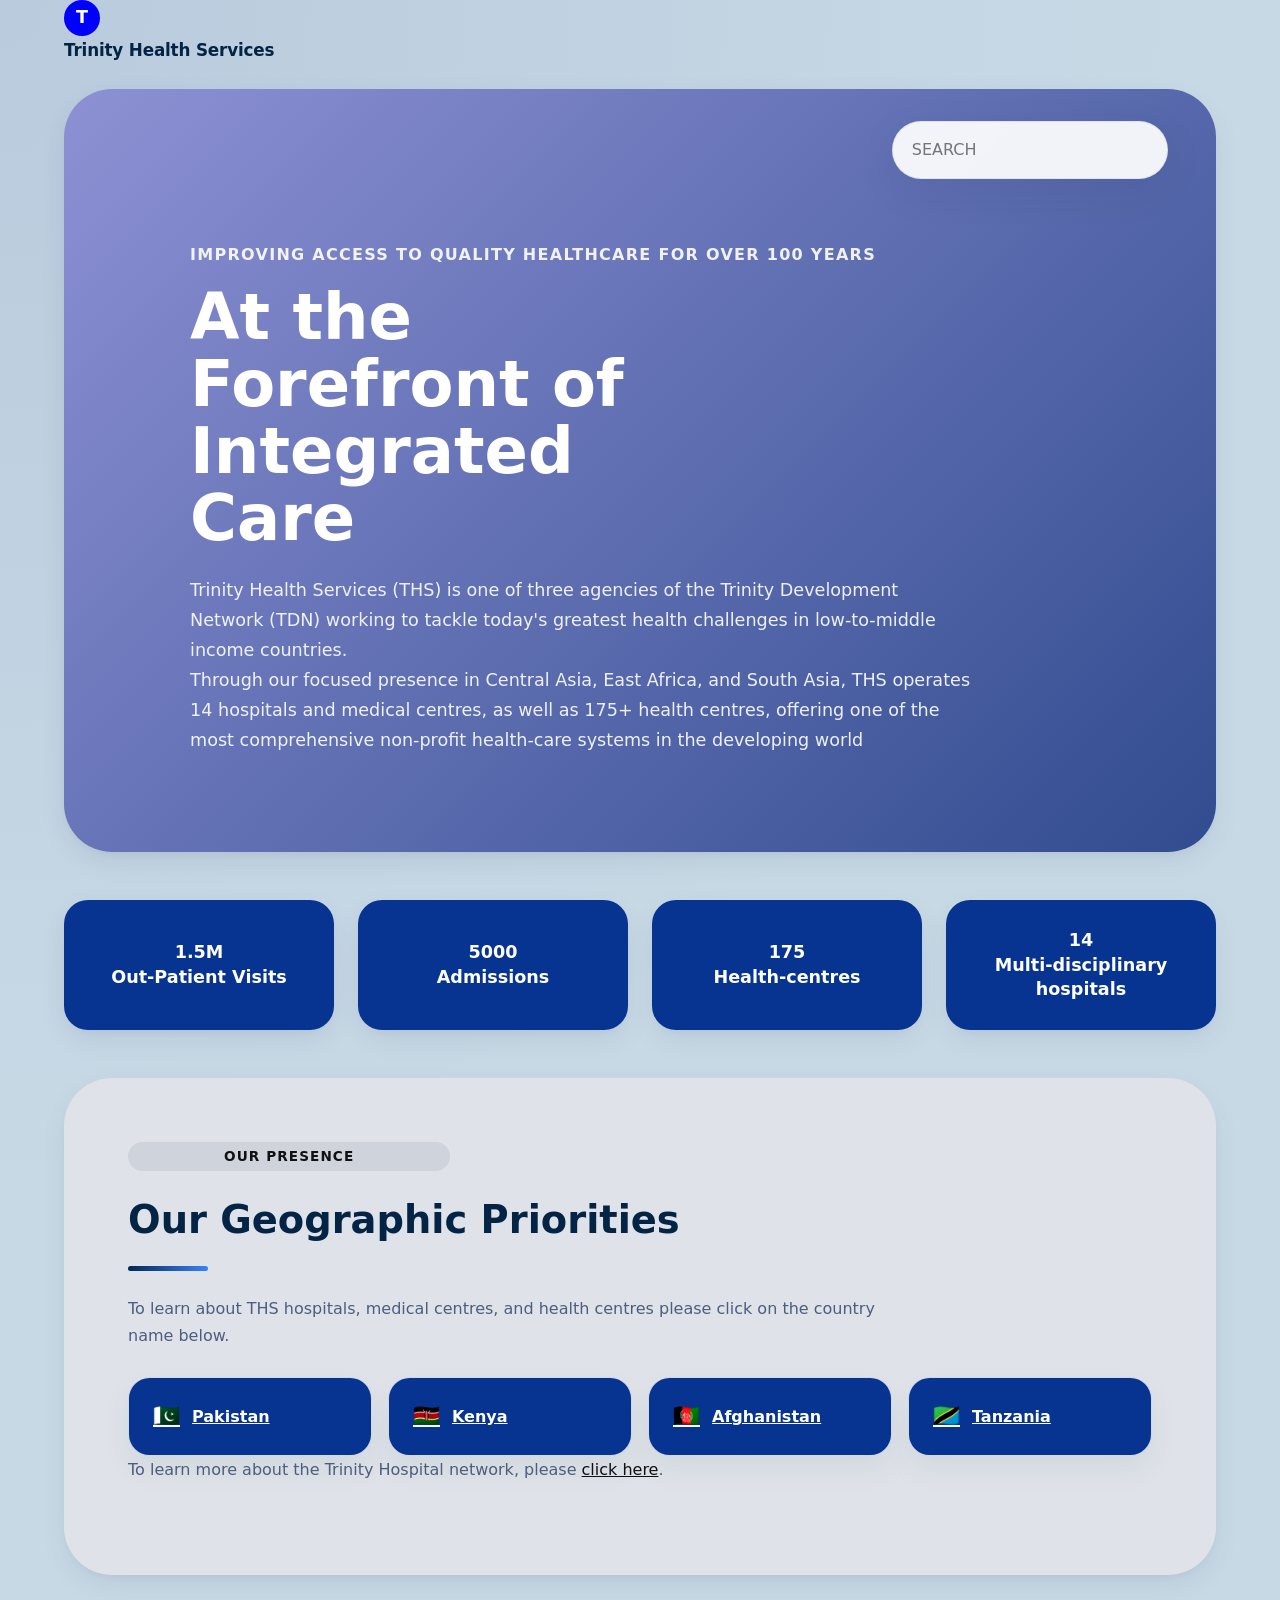
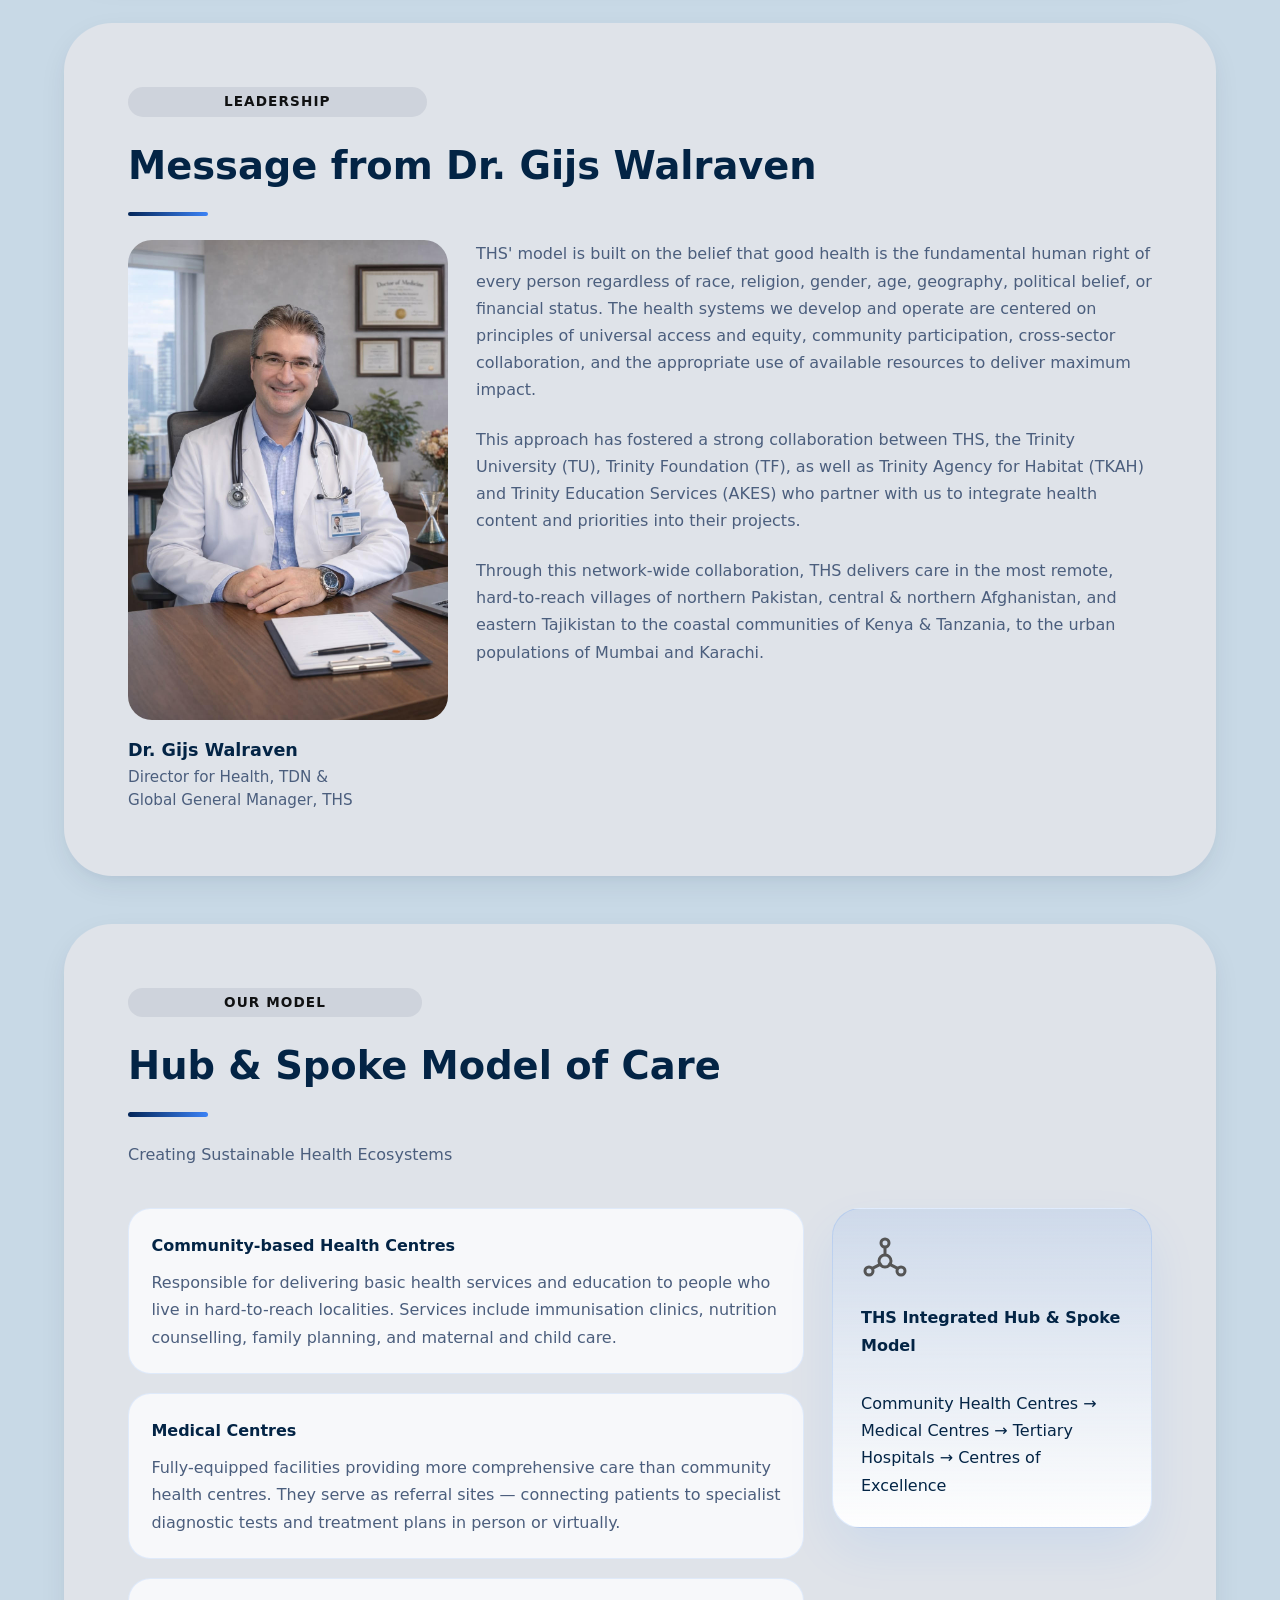
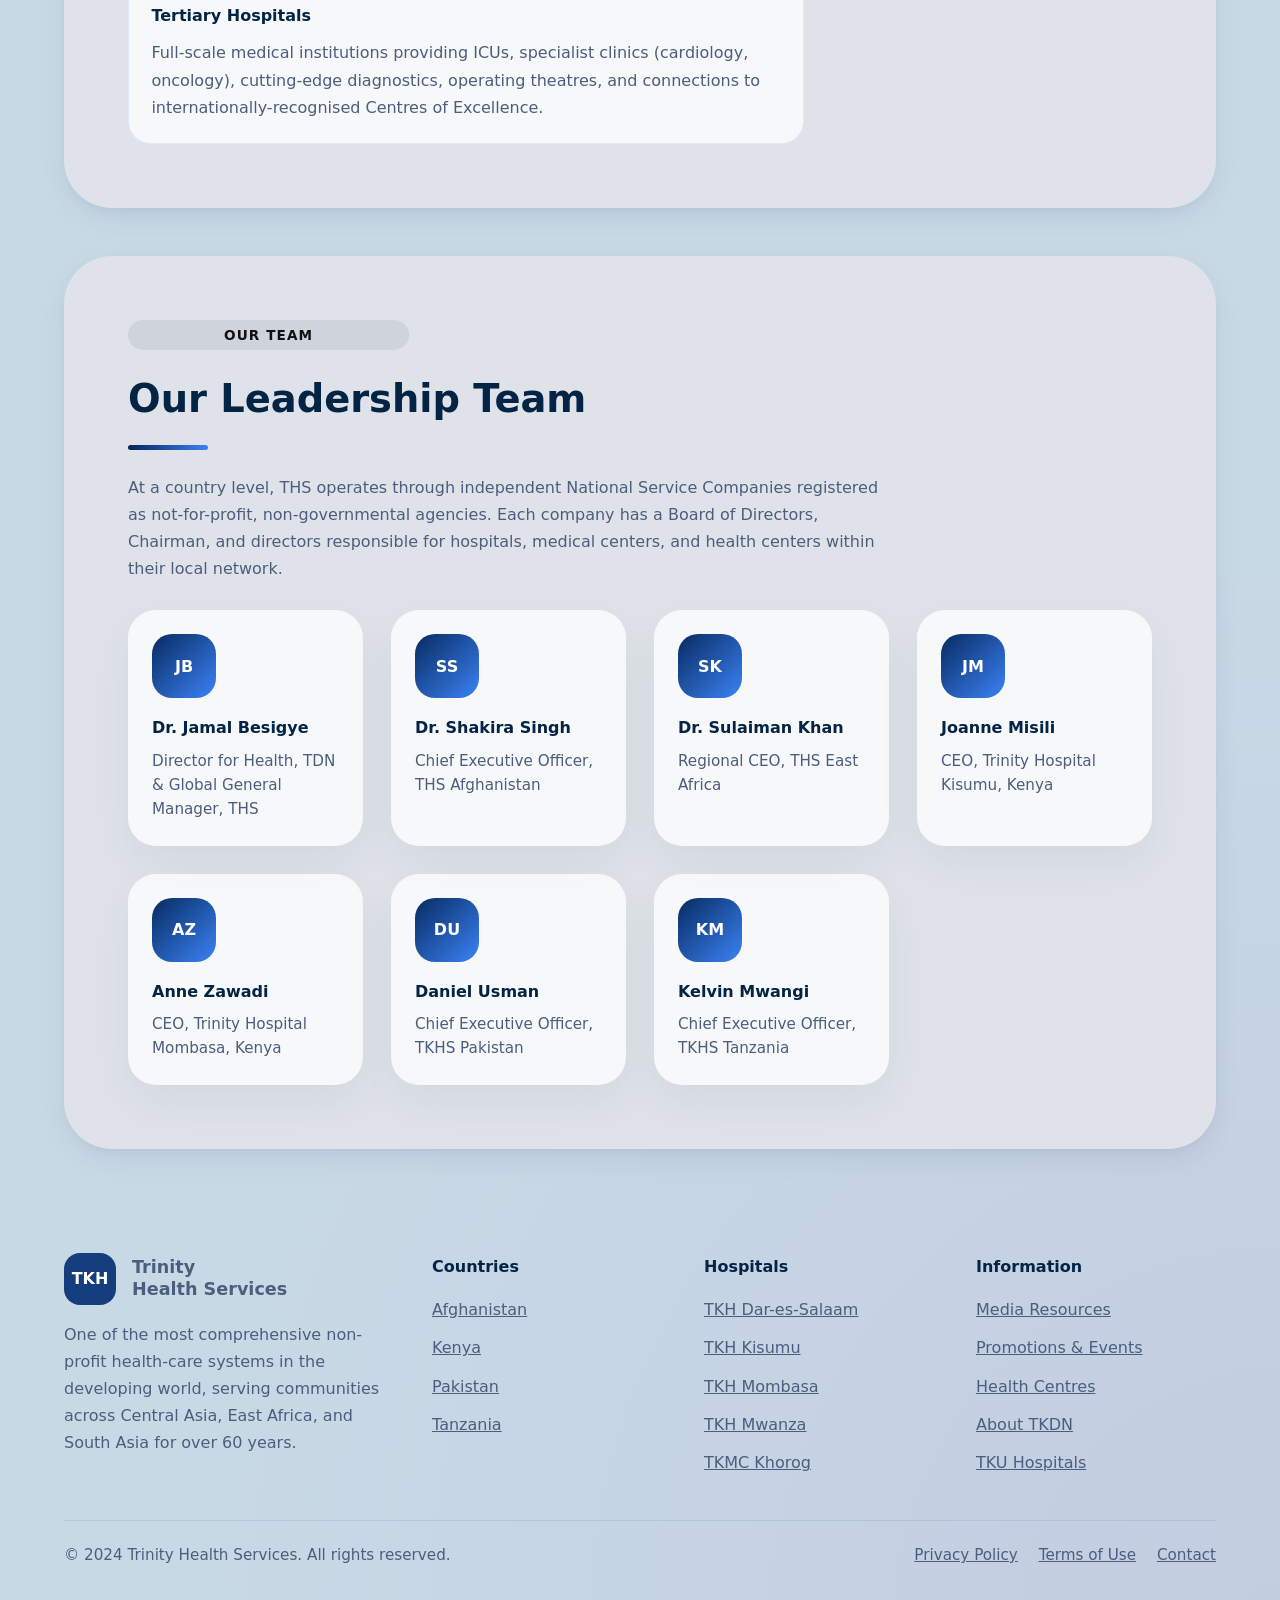
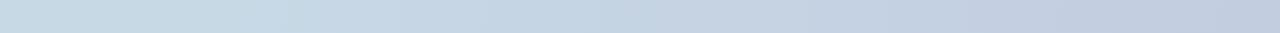
==== commit 843eb99a: "add navigation bar and country dropdown" ====
--- a/index.html
+++ b/index.html
@@ -1,258 +1,303 @@
-<!DOCTYPE html>
+<!doctype html>
 <html lang="en">
-<head>
-  <title>Trinity Hospitals - Trinity Health Services</title>
-  <link rel="stylesheet" href="assets/css/index.css">
-</head>
-<body>
-<!-- main-->
-   <header class="top-header">
-      <div class="logo">
-        <div class="logo-mark">
-          <svg
-            xmlns="http://www.w3.org/2000/svg"
-            width="16"
-            height="16"
-            fill="#0d6efd"
-            viewBox="0 0 16 16"
-          >
-            <path
-              d="M8.5 5.034v1.1l.953-.55.5.867L9 7l.953.55-.5.866-.953-.55v1.1h-1v-1.1l-.953.55-.5-.866L7 7l-.953-.55.5-.866.953.55v-1.1zM13.25 9a.25.25 0 0 0-.25.25v.5c0 .138.112.25.25.25h.5a.25.25 0 0 0 .25-.25v-.5a.25.25 0 0 0-.25-.25zM13 11.25a.25.25 0 0 1 .25-.25h.5a.25.25 0 0 1 .25.25v.5a.25.25 0 0 1-.25.25h-.5a.25.25 0 0 1-.25-.25zm.25 1.75a.25.25 0 0 0-.25.25v.5c0 .138.112.25.25.25h.5a.25.25 0 0 0 .25-.25v-.5a.25.25 0 0 0-.25-.25zm-11-4a.25.25 0 0 0-.25.25v.5c0 .138.112.25.25.25h.5A.25.25 0 0 0 3 9.75v-.5A.25.25 0 0 0 2.75 9zm0 2a.25.25 0 0 0-.25.25v.5c0 .138.112.25.25.25h.5a.25.25 0 0 0 .25-.25v-.5a.25.25 0 0 0-.25-.25zM2 13.25a.25.25 0 0 1 .25-.25h.5a.25.25 0 0 1 .25.25v.5a.25.25 0 0 1-.25.25h-.5a.25.25 0 0 1-.25-.25z"
-            />
-            <path
-              d="M5 1a1 1 0 0 1 1-1h4a1 1 0 0 1 1 1v1a1 1 0 0 1 1 1v4h3a1 1 0 0 1 1 1v7a1 1 0 0 1-1 1H1a1 1 0 0 1-1-1V8a1 1 0 0 1 1-1h3V3a1 1 0 0 1 1-1zm2 14h2v-3H7zm3 0h1V3H5v12h1v-3a1 1 0 0 1 1-1h2a1 1 0 0 1 1 1zm0-14H6v1h4zm2 7v7h3V8zm-8 7V8H1v7z"
-            />
-          </svg>
-        </div>
-        <span class="logo-text">Trinity University Hospitals</span>
+  <head>
+    <title>Trinity Hospitals - Trinity Health Services</title>
+    <link rel="stylesheet" href="assets/css/index.css" />
+  </head>
+  <body>
+    <!-- main-->
+    <header class="top-bar" id="top-bar">
+      <div class="top-bar-inner">
+        <div class="brand">
+          <div class="brand-icon">
+            <span>T</span>
+          </div>
+        </div>
+        <div class="brand-text"></div>
+        <span class="brand-name">Trinity Health Services</span>
       </div>
     </header>
-  <div class="main">
-    <div class="search box">
-      <input type="text" placeholder="SEARCH">
-      <i class="fas fa-search"></i>    
-    </div>
-    <div class="navbar">        
+    <div class="main">
+      <div class="search box">
+        <input type="text" placeholder="SEARCH" />
+        <i class="fas fa-search"></i>
+      </div>
+      <div class="navbar">
         <h4>Improving Access to Quality Healthcare for Over 100 Years</h4>
         <h1>At the Forefront of Integrated Care</h1>
-        <p>Trinity Health Services (THS) is one of three agencies of the Trinity Development Network (TDN) working to tackle today's greatest health challenges in low-to-middle income countries. <br>Through our focused presence in Central Asia, East Africa, and South Asia, THS operates 14 hospitals and medical centres, as well as 175+ health centres, offering one of the most comprehensive non-profit health-care systems in the developing world</p>
+        <p>
+          Trinity Health Services (THS) is one of three agencies of the Trinity
+          Development Network (TDN) working to tackle today's greatest health
+          challenges in low-to-middle income countries. <br />Through our
+          focused presence in Central Asia, East Africa, and South Asia, THS
+          operates 14 hospitals and medical centres, as well as 175+ health
+          centres, offering one of the most comprehensive non-profit health-care
+          systems in the developing world
+        </p>
+      </div>
     </div>
-   </div>
-  <!-- ── HERO ── -->
-  <div class="section">
-  <!-- ── STATS BAR ── -->
-    <div class="boxes-side">
-      <button class="box">1.5M<br>Out-Patient Visits</button>
-      <button class="box">5000<br>Admissions</button>
-      <button class="box">175<br>Health-centres</button>  
-      <button class="box">14<br>Multi-disciplinary hospitals</button>
+    <!-- ── HERO ── -->
+    <div class="section">
+      <!-- ── STATS BAR ── -->
+      <div class="boxes-side">
+        <button class="box">1.5M<br />Out-Patient Visits</button>
+        <button class="box">5000<br />Admissions</button>
+        <button class="box">175<br />Health-centres</button>
+        <button class="box">14<br />Multi-disciplinary hospitals</button>
       </div>
     </div>
- 
-
-  <!-- ── GEOGRAPHIC PRIORITIES ── -->
-  <section class="section geo">
-    <div class="section-inner">
-      <div class="section-eyebrow">Our Presence</div>
-      <h2 class="section-title">Our Geographic Priorities</h2>
-      <div class="section-divider"></div>
-      <p class="section-desc">
-        To learn about THS hospitals, medical centres, and health centres please click on the country name below.
-      </p>
-      <div class="country-grid">
-        <a href="assets/pages/pakistan.html" class="country-card"><span class="country-flag">🇵🇰</span>Pakistan</a>
-        <a href="assets/pages/kenya.html" class="country-card"><span class="country-flag">🇰🇪</span>Kenya</a>
-        <a href="assets/pages/afghanistan.html" class="country-card"><span class="country-flag">🇦🇫</span>Afghanistan</a>
-        <a href="assets/pages/tanzania.html" class="country-card"><span class="country-flag">🇹🇿</span>Tanzania</a>
-      </div>
-      <p class="geo-note">
-        To learn more about the Trinity Hospital network, please <a href="assets/pages/university.html">click here</a>.
-      </p>
-    </div>
-  </section>
-
-  <!-- ── LEADERSHIP MESSAGE ── -->
-  <section class="section message-section">
-    <div class="section-inner">
-      <div class="section-eyebrow">Leadership</div>
-      <h2 class="section-title">Message from Dr. Gijs Walraven</h2>
-      <div class="section-divider"></div>
-      <div class="message-grid">
-        <div>
-          <img class="message-photo" src="assets/images/walraven.jpg" alt="Dr Gijs Walraven's picture">
-          <div class="message-name">Dr. Gijs Walraven</div>
-          <div class="message-role">Director for Health, TDN &amp;<br>Global General Manager, THS</div>
-        </div>
-        <div class="message-body">
-          <p>
-            THS' model is built on the belief that good health is the fundamental human right of every person
-            regardless of race, religion, gender, age, geography, political belief, or financial status.
-            The health systems we develop and operate are centered on principles of universal access and equity,
-            community participation, cross-sector collaboration, and the appropriate use of available resources
-            to deliver maximum impact.
-          </p>
-          <p>
-            This approach has fostered a strong collaboration between THS, the Trinity University (TU),
-            Trinity Foundation (TF), as well as Trinity Agency for Habitat (TKAH) and Trinity Education
-            Services (AKES) who partner with us to integrate health content and priorities into their projects.
-          </p>
-          <p>
-            Through this network-wide collaboration, THS delivers care in the most remote, hard-to-reach
-            villages of northern Pakistan, central &amp; northern Afghanistan, and eastern Tajikistan to the
-            coastal communities of Kenya &amp; Tanzania, to the urban populations of Mumbai and Karachi.
-          </p>
-        </div>
-      </div>
-    </div>
-  </section>
-
-  <!-- ── HUB & SPOKE MODEL ── -->
-  <section class="section hub-section">
-    <div class="section-inner">
-      <div class="section-eyebrow">Our Model</div>
-      <h2 class="section-title">Hub &amp; Spoke Model of Care</h2>
-      <div class="section-divider"></div>
-      <p class="section-desc" style="margin-bottom: 2.5rem;">Creating Sustainable Health Ecosystems</p>
-      <div class="hub-grid">
-        <div class="tier-list">
-          <div class="tier-item">
-            <div class="tier-title">Community-based Health Centres</div>
-            <div class="tier-desc">
-              Responsible for delivering basic health services and education to people who live in hard-to-reach
-              localities. Services include immunisation clinics, nutrition counselling, family planning,
-              and maternal and child care.
-            </div>
-          </div>
-          <div class="tier-item">
-            <div class="tier-title">Medical Centres</div>
-            <div class="tier-desc">
-              Fully-equipped facilities providing more comprehensive care than community health centres.
-              They serve as referral sites — connecting patients to specialist diagnostic tests and treatment
-              plans in person or virtually.
-            </div>
-          </div>
-          <div class="tier-item">
-            <div class="tier-title">Tertiary Hospitals</div>
-            <div class="tier-desc">
-              Full-scale medical institutions providing ICUs, specialist clinics (cardiology, oncology),
-              cutting-edge diagnostics, operating theatres, and connections to internationally-recognised
-              Centres of Excellence.
-            </div>
-          </div>
-        </div>
-        <div class="hub-diagram">
-          <svg width="64" height="64" viewBox="0 0 24 24" fill="none" stroke="#555" stroke-width="1.5">
-            <circle cx="12" cy="12" r="3"/>
-            <circle cx="12" cy="3" r="2"/><line x1="12" y1="5" x2="12" y2="9"/>
-            <circle cx="20" cy="17" r="2"/><line x1="18.3" y1="15.7" x2="13.7" y2="13.3"/>
-            <circle cx="4" cy="17" r="2"/><line x1="5.7" y1="15.7" x2="10.3" y2="13.3"/>
-          </svg>
-          <strong>THS Integrated Hub &amp; Spoke Model</strong>
-          Community Health Centres → Medical Centres → Tertiary Hospitals → Centres of Excellence
-        </div>
-      </div>
-    </div>
-  </section>
-
-  <!-- ── LEADERSHIP TEAM ── -->
-  <section class="section leadership-section">
-    <div class="section-inner">
-      <div class="section-eyebrow">Our Team</div>
-      <h2 class="section-title">Our Leadership Team</h2>
-      <div class="section-divider"></div>
-      <p class="leadership-intro">
-        At a country level, THS operates through independent National Service Companies registered as
-        not-for-profit, non-governmental agencies. Each company has a Board of Directors, Chairman, and
-        directors responsible for hospitals, medical centers, and health centers within their local network.
-      </p>
-      <div class="leadership-grid">
-        <div class="leader-card">
-          <div class="leader-avatar">JB</div>
-          <div class="leader-name">Dr. Jamal Besigye</div>
-          <div class="leader-role">Director for Health, TDN &amp; Global General Manager, THS</div>
-        </div>
-        <div class="leader-card">
-          <div class="leader-avatar">SS</div>
-          <div class="leader-name">Dr. Shakira Singh</div>
-          <div class="leader-role">Chief Executive Officer, THS Afghanistan</div>
-        </div>
-        <div class="leader-card">
-          <div class="leader-avatar">SK</div>
-          <div class="leader-name">Dr. Sulaiman Khan</div>
-          <div class="leader-role">Regional CEO, THS East Africa</div>
-        </div>
-        <div class="leader-card">
-          <div class="leader-avatar">JM</div>
-          <div class="leader-name">Joanne Misili</div>
-          <div class="leader-role">CEO, Trinity Hospital Kisumu, Kenya</div>
-        </div>
-        <div class="leader-card">
-          <div class="leader-avatar">AZ</div>
-          <div class="leader-name">Anne Zawadi</div>
-          <div class="leader-role">CEO, Trinity Hospital Mombasa, Kenya</div>
-        </div>
-        <div class="leader-card">
-          <div class="leader-avatar">DU</div>
-          <div class="leader-name">Daniel Usman</div>
-          <div class="leader-role">Chief Executive Officer, TKHS Pakistan</div>
-        </div>
-        <div class="leader-card">
-          <div class="leader-avatar">KM</div>
-          <div class="leader-name">Kelvin Mwangi</div>
-          <div class="leader-role">Chief Executive Officer, TKHS Tanzania</div>
-        </div>
-      </div>
-    </div>
-  </section>
-
-  <!-- ── FOOTER ── -->
-  <footer class="footer">
-    <div class="footer-inner">
-      <div class="footer-grid">
-        <div class="footer-brand">
-          <div class="footer-brand-logo">
-            <div class="footer-brand-dot">TKH</div>
-            <div class="footer-brand-name">Trinity<br>Health Services</div>
-          </div>
-          <p>
-            One of the most comprehensive non-profit health-care systems in the developing world,
-            serving communities across Central Asia, East Africa, and South Asia for over 60 years.
-          </p>
-        </div>
-        <div class="footer-col">
-          <h4>Countries</h4>
-          <a href="assets/pages/afghanistan.html">Afghanistan</a>
-          <a href="assets/pages/kenya.html">Kenya</a>
-          <a href="assets/pages/pakistan.html">Pakistan</a>
-          <a href="assets/pages/tanzania.html">Tanzania</a>
-        </div>
-        <div class="footer-col">
-          <h4>Hospitals</h4>
-          <a href="#">TKH Dar-es-Salaam</a>
-          <a href="#">TKH Kisumu</a>
-          <a href="#">TKH Mombasa</a>
-          <a href="#">TKH Mwanza</a>
-          <a href="#">TKMC Khorog</a>
-        </div>
-        <div class="footer-col">
-          <h4>Information</h4>
-          <a href="#">Media Resources</a>
-          <a href="#">Promotions &amp; Events</a>
-          <a href="#">Health Centres</a>
-          <a href="#">About TKDN</a>
-          <a href="#">TKU Hospitals</a>
-        </div>
-      </div>
-      <div class="footer-bottom">
-        <span>© 2024 Trinity Health Services. All rights reserved.</span>
-        <div>
-          <a href="#">Privacy Policy</a>
-          <a href="#">Terms of Use</a>
-          <a href="#">Contact</a>
-        </div>
-      </div>
-    </div>
-  </footer>
-
-</body>
-</html>+
+    <!-- ── GEOGRAPHIC PRIORITIES ── -->
+    <section class="section geo">
+      <div class="section-inner">
+        <div class="section-eyebrow">Our Presence</div>
+        <h2 class="section-title">Our Geographic Priorities</h2>
+        <div class="section-divider"></div>
+        <p class="section-desc">
+          To learn about THS hospitals, medical centres, and health centres
+          please click on the country name below.
+        </p>
+        <div class="country-grid">
+          <a href="assets/pages/pakistan.html" class="country-card"
+            ><span class="country-flag">🇵🇰</span>Pakistan</a
+          >
+          <a href="assets/pages/kenya.html" class="country-card"
+            ><span class="country-flag">🇰🇪</span>Kenya</a
+          >
+          <a href="assets/pages/afghanistan.html" class="country-card"
+            ><span class="country-flag">🇦🇫</span>Afghanistan</a
+          >
+          <a href="assets/pages/tanzania.html" class="country-card"
+            ><span class="country-flag">🇹🇿</span>Tanzania</a
+          >
+        </div>
+        <p class="geo-note">
+          To learn more about the Trinity Hospital network, please
+          <a href="assets/pages/university.html">click here</a>.
+        </p>
+      </div>
+    </section>
+
+    <!-- ── LEADERSHIP MESSAGE ── -->
+    <section class="section message-section">
+      <div class="section-inner">
+        <div class="section-eyebrow">Leadership</div>
+        <h2 class="section-title">Message from Dr. Gijs Walraven</h2>
+        <div class="section-divider"></div>
+        <div class="message-grid">
+          <div>
+            <img
+              class="message-photo"
+              src="assets/images/walraven.jpg"
+              alt="Dr Gijs Walraven's picture"
+            />
+            <div class="message-name">Dr. Gijs Walraven</div>
+            <div class="message-role">
+              Director for Health, TDN &amp;<br />Global General Manager, THS
+            </div>
+          </div>
+          <div class="message-body">
+            <p>
+              THS' model is built on the belief that good health is the
+              fundamental human right of every person regardless of race,
+              religion, gender, age, geography, political belief, or financial
+              status. The health systems we develop and operate are centered on
+              principles of universal access and equity, community
+              participation, cross-sector collaboration, and the appropriate use
+              of available resources to deliver maximum impact.
+            </p>
+            <p>
+              This approach has fostered a strong collaboration between THS, the
+              Trinity University (TU), Trinity Foundation (TF), as well as
+              Trinity Agency for Habitat (TKAH) and Trinity Education Services
+              (AKES) who partner with us to integrate health content and
+              priorities into their projects.
+            </p>
+            <p>
+              Through this network-wide collaboration, THS delivers care in the
+              most remote, hard-to-reach villages of northern Pakistan, central
+              &amp; northern Afghanistan, and eastern Tajikistan to the coastal
+              communities of Kenya &amp; Tanzania, to the urban populations of
+              Mumbai and Karachi.
+            </p>
+          </div>
+        </div>
+      </div>
+    </section>
+
+    <!-- ── HUB & SPOKE MODEL ── -->
+    <section class="section hub-section">
+      <div class="section-inner">
+        <div class="section-eyebrow">Our Model</div>
+        <h2 class="section-title">Hub &amp; Spoke Model of Care</h2>
+        <div class="section-divider"></div>
+        <p class="section-desc" style="margin-bottom: 2.5rem">
+          Creating Sustainable Health Ecosystems
+        </p>
+        <div class="hub-grid">
+          <div class="tier-list">
+            <div class="tier-item">
+              <div class="tier-title">Community-based Health Centres</div>
+              <div class="tier-desc">
+                Responsible for delivering basic health services and education
+                to people who live in hard-to-reach localities. Services include
+                immunisation clinics, nutrition counselling, family planning,
+                and maternal and child care.
+              </div>
+            </div>
+            <div class="tier-item">
+              <div class="tier-title">Medical Centres</div>
+              <div class="tier-desc">
+                Fully-equipped facilities providing more comprehensive care than
+                community health centres. They serve as referral sites —
+                connecting patients to specialist diagnostic tests and treatment
+                plans in person or virtually.
+              </div>
+            </div>
+            <div class="tier-item">
+              <div class="tier-title">Tertiary Hospitals</div>
+              <div class="tier-desc">
+                Full-scale medical institutions providing ICUs, specialist
+                clinics (cardiology, oncology), cutting-edge diagnostics,
+                operating theatres, and connections to
+                internationally-recognised Centres of Excellence.
+              </div>
+            </div>
+          </div>
+          <div class="hub-diagram">
+            <svg
+              width="64"
+              height="64"
+              viewBox="0 0 24 24"
+              fill="none"
+              stroke="#555"
+              stroke-width="1.5"
+            >
+              <circle cx="12" cy="12" r="3" />
+              <circle cx="12" cy="3" r="2" />
+              <line x1="12" y1="5" x2="12" y2="9" />
+              <circle cx="20" cy="17" r="2" />
+              <line x1="18.3" y1="15.7" x2="13.7" y2="13.3" />
+              <circle cx="4" cy="17" r="2" />
+              <line x1="5.7" y1="15.7" x2="10.3" y2="13.3" />
+            </svg>
+            <strong>THS Integrated Hub &amp; Spoke Model</strong>
+            Community Health Centres → Medical Centres → Tertiary Hospitals →
+            Centres of Excellence
+          </div>
+        </div>
+      </div>
+    </section>
+
+    <!-- ── LEADERSHIP TEAM ── -->
+    <section class="section leadership-section">
+      <div class="section-inner">
+        <div class="section-eyebrow">Our Team</div>
+        <h2 class="section-title">Our Leadership Team</h2>
+        <div class="section-divider"></div>
+        <p class="leadership-intro">
+          At a country level, THS operates through independent National Service
+          Companies registered as not-for-profit, non-governmental agencies.
+          Each company has a Board of Directors, Chairman, and directors
+          responsible for hospitals, medical centers, and health centers within
+          their local network.
+        </p>
+        <div class="leadership-grid">
+          <div class="leader-card">
+            <div class="leader-avatar">JB</div>
+            <div class="leader-name">Dr. Jamal Besigye</div>
+            <div class="leader-role">
+              Director for Health, TDN &amp; Global General Manager, THS
+            </div>
+          </div>
+          <div class="leader-card">
+            <div class="leader-avatar">SS</div>
+            <div class="leader-name">Dr. Shakira Singh</div>
+            <div class="leader-role">
+              Chief Executive Officer, THS Afghanistan
+            </div>
+          </div>
+          <div class="leader-card">
+            <div class="leader-avatar">SK</div>
+            <div class="leader-name">Dr. Sulaiman Khan</div>
+            <div class="leader-role">Regional CEO, THS East Africa</div>
+          </div>
+          <div class="leader-card">
+            <div class="leader-avatar">JM</div>
+            <div class="leader-name">Joanne Misili</div>
+            <div class="leader-role">CEO, Trinity Hospital Kisumu, Kenya</div>
+          </div>
+          <div class="leader-card">
+            <div class="leader-avatar">AZ</div>
+            <div class="leader-name">Anne Zawadi</div>
+            <div class="leader-role">CEO, Trinity Hospital Mombasa, Kenya</div>
+          </div>
+          <div class="leader-card">
+            <div class="leader-avatar">DU</div>
+            <div class="leader-name">Daniel Usman</div>
+            <div class="leader-role">
+              Chief Executive Officer, TKHS Pakistan
+            </div>
+          </div>
+          <div class="leader-card">
+            <div class="leader-avatar">KM</div>
+            <div class="leader-name">Kelvin Mwangi</div>
+            <div class="leader-role">
+              Chief Executive Officer, TKHS Tanzania
+            </div>
+          </div>
+        </div>
+      </div>
+    </section>
+
+    <!-- ── FOOTER ── -->
+    <footer class="footer">
+      <div class="footer-inner">
+        <div class="footer-grid">
+          <div class="footer-brand">
+            <div class="footer-brand-logo">
+              <div class="footer-brand-dot">TKH</div>
+              <div class="footer-brand-name">Trinity<br />Health Services</div>
+            </div>
+            <p>
+              One of the most comprehensive non-profit health-care systems in
+              the developing world, serving communities across Central Asia,
+              East Africa, and South Asia for over 60 years.
+            </p>
+          </div>
+          <div class="footer-col">
+            <h4>Countries</h4>
+            <a href="assets/pages/afghanistan.html">Afghanistan</a>
+            <a href="assets/pages/kenya.html">Kenya</a>
+            <a href="assets/pages/pakistan.html">Pakistan</a>
+            <a href="assets/pages/tanzania.html">Tanzania</a>
+          </div>
+          <div class="footer-col">
+            <h4>Hospitals</h4>
+            <a href="#">TKH Dar-es-Salaam</a>
+            <a href="#">TKH Kisumu</a>
+            <a href="#">TKH Mombasa</a>
+            <a href="#">TKH Mwanza</a>
+            <a href="#">TKMC Khorog</a>
+          </div>
+          <div class="footer-col">
+            <h4>Information</h4>
+            <a href="#">Media Resources</a>
+            <a href="#">Promotions &amp; Events</a>
+            <a href="#">Health Centres</a>
+            <a href="#">About TKDN</a>
+            <a href="#">TKU Hospitals</a>
+          </div>
+        </div>
+        <div class="footer-bottom">
+          <span>© 2024 Trinity Health Services. All rights reserved.</span>
+          <div>
+            <a href="#">Privacy Policy</a>
+            <a href="#">Terms of Use</a>
+            <a href="#">Contact</a>
+          </div>
+        </div>
+      </div>
+    </footer>
+  </body>
+</html>
--- a/assets/css/index.css
+++ b/assets/css/index.css
@@ -116,21 +116,23 @@
     padding: 3rem 0 2rem;
 }
 
-.icon {
-    width: 3rem;
-    height: 3rem;
-    border-radius: 1rem;
-    background: linear-gradient(135deg, #151d2a, #063490);
-    box-shadow: 0 20px 60px rgba(22, 70, 142, 0.18);
-    margin-bottom: 1.2rem;
-}
-
-.logo {
-    color: #ffffff;
-    font-size: clamp(1.9rem, 3vw, 3rem);
-    letter-spacing: -0.05em;
-    margin-bottom: 0.75rem;
-    line-height: 1.05;
+.brand-icon{
+    width: 36px;
+    height: 36px;
+    background: blue;
+    border-radius: 50%;
+    display: flex;
+    align-items: center;
+    justify-content: center;
+    color: #fff;
+    font-weight: 800;
+    font-size: 1.1rem;
+}
+.brand-name{
+    font-size: 1.05rem;
+    font-weight: 700;
+    color: var(--dark);
+    letter-spacing: -0.01em;
 }
 
 .navbar h4 {
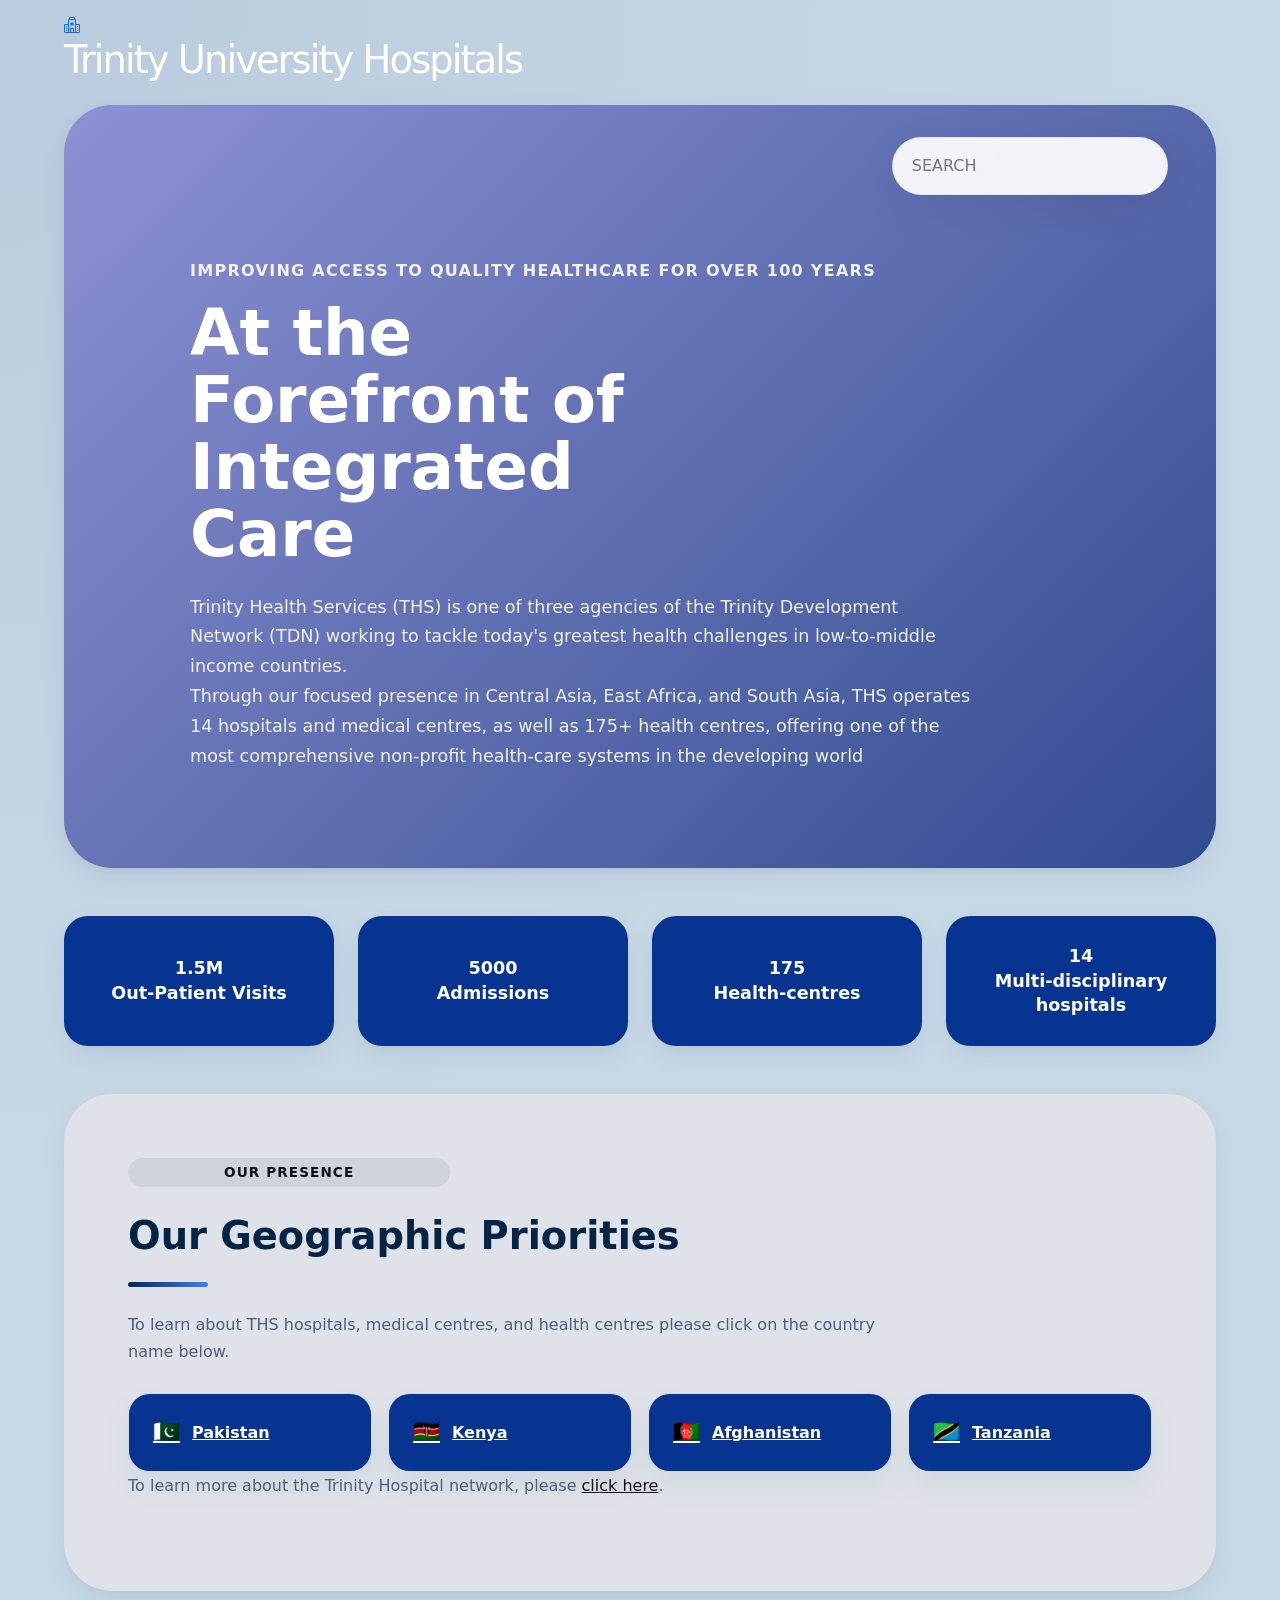
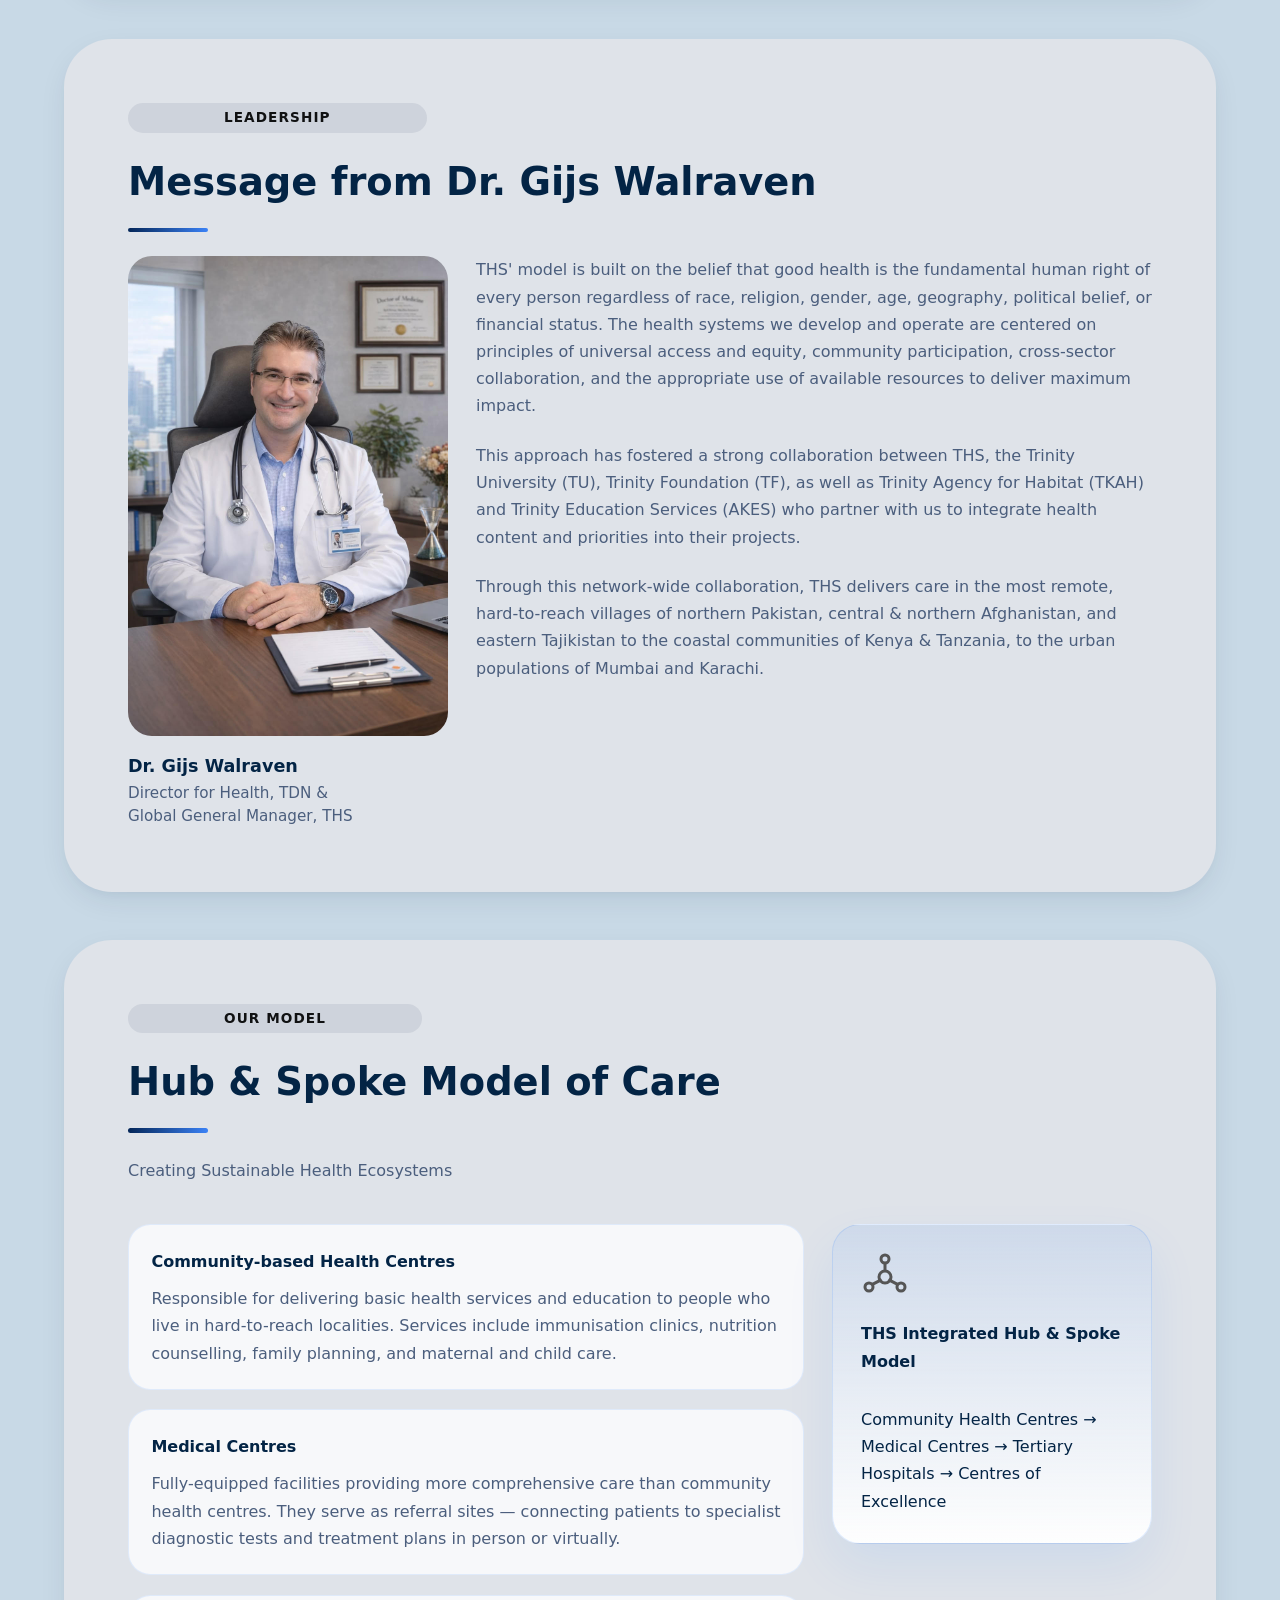
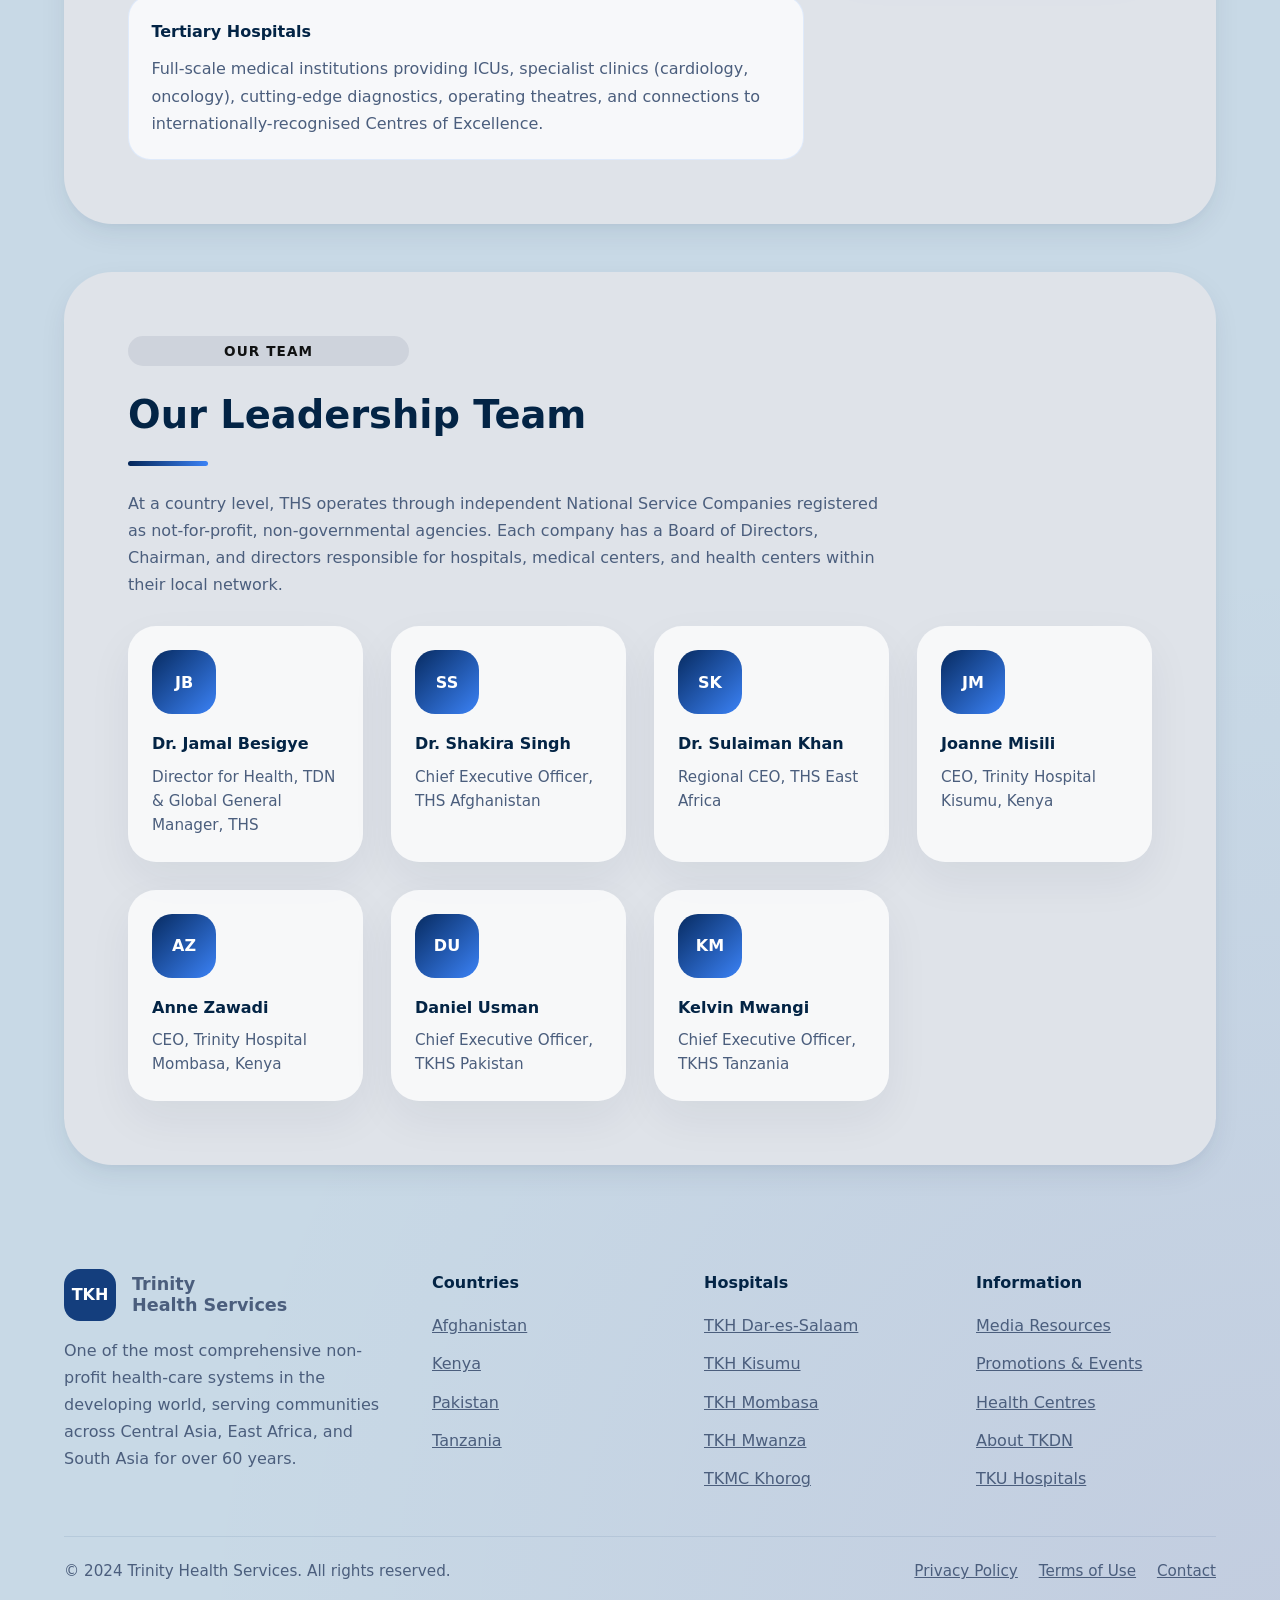
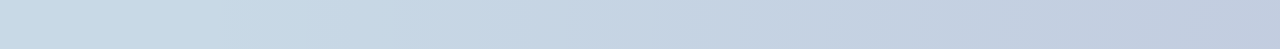
==== commit c04c428b: "new changes in afghanistan" ====
--- a/index.html
+++ b/index.html
@@ -1,303 +1,258 @@
-<!doctype html>
+<!DOCTYPE html>
 <html lang="en">
-  <head>
-    <title>Trinity Hospitals - Trinity Health Services</title>
-    <link rel="stylesheet" href="assets/css/index.css" />
-  </head>
-  <body>
-    <!-- main-->
-    <header class="top-bar" id="top-bar">
-      <div class="top-bar-inner">
-        <div class="brand">
-          <div class="brand-icon">
-            <span>T</span>
-          </div>
-        </div>
-        <div class="brand-text"></div>
-        <span class="brand-name">Trinity Health Services</span>
+<head>
+  <title>Trinity Hospitals - Trinity Health Services</title>
+  <link rel="stylesheet" href="assets/css/index.css">
+</head>
+<body>
+<!-- main-->
+   <header class="top-header">
+      <div class="logo">
+        <div class="logo-mark">
+          <svg
+            xmlns="http://www.w3.org/2000/svg"
+            width="16"
+            height="16"
+            fill="#0d6efd"
+            viewBox="0 0 16 16"
+          >
+            <path
+              d="M8.5 5.034v1.1l.953-.55.5.867L9 7l.953.55-.5.866-.953-.55v1.1h-1v-1.1l-.953.55-.5-.866L7 7l-.953-.55.5-.866.953.55v-1.1zM13.25 9a.25.25 0 0 0-.25.25v.5c0 .138.112.25.25.25h.5a.25.25 0 0 0 .25-.25v-.5a.25.25 0 0 0-.25-.25zM13 11.25a.25.25 0 0 1 .25-.25h.5a.25.25 0 0 1 .25.25v.5a.25.25 0 0 1-.25.25h-.5a.25.25 0 0 1-.25-.25zm.25 1.75a.25.25 0 0 0-.25.25v.5c0 .138.112.25.25.25h.5a.25.25 0 0 0 .25-.25v-.5a.25.25 0 0 0-.25-.25zm-11-4a.25.25 0 0 0-.25.25v.5c0 .138.112.25.25.25h.5A.25.25 0 0 0 3 9.75v-.5A.25.25 0 0 0 2.75 9zm0 2a.25.25 0 0 0-.25.25v.5c0 .138.112.25.25.25h.5a.25.25 0 0 0 .25-.25v-.5a.25.25 0 0 0-.25-.25zM2 13.25a.25.25 0 0 1 .25-.25h.5a.25.25 0 0 1 .25.25v.5a.25.25 0 0 1-.25.25h-.5a.25.25 0 0 1-.25-.25z"
+            />
+            <path
+              d="M5 1a1 1 0 0 1 1-1h4a1 1 0 0 1 1 1v1a1 1 0 0 1 1 1v4h3a1 1 0 0 1 1 1v7a1 1 0 0 1-1 1H1a1 1 0 0 1-1-1V8a1 1 0 0 1 1-1h3V3a1 1 0 0 1 1-1zm2 14h2v-3H7zm3 0h1V3H5v12h1v-3a1 1 0 0 1 1-1h2a1 1 0 0 1 1 1zm0-14H6v1h4zm2 7v7h3V8zm-8 7V8H1v7z"
+            />
+          </svg>
+        </div>
+        <span class="logo-text">Trinity University Hospitals</span>
       </div>
     </header>
-    <div class="main">
-      <div class="search box">
-        <input type="text" placeholder="SEARCH" />
-        <i class="fas fa-search"></i>
-      </div>
-      <div class="navbar">
+  <div class="main">
+    <div class="search box">
+      <input type="text" placeholder="SEARCH">
+      <i class="fas fa-search"></i>    
+    </div>
+    <div class="navbar">        
         <h4>Improving Access to Quality Healthcare for Over 100 Years</h4>
         <h1>At the Forefront of Integrated Care</h1>
-        <p>
-          Trinity Health Services (THS) is one of three agencies of the Trinity
-          Development Network (TDN) working to tackle today's greatest health
-          challenges in low-to-middle income countries. <br />Through our
-          focused presence in Central Asia, East Africa, and South Asia, THS
-          operates 14 hospitals and medical centres, as well as 175+ health
-          centres, offering one of the most comprehensive non-profit health-care
-          systems in the developing world
-        </p>
-      </div>
-    </div>
-    <!-- ── HERO ── -->
-    <div class="section">
-      <!-- ── STATS BAR ── -->
-      <div class="boxes-side">
-        <button class="box">1.5M<br />Out-Patient Visits</button>
-        <button class="box">5000<br />Admissions</button>
-        <button class="box">175<br />Health-centres</button>
-        <button class="box">14<br />Multi-disciplinary hospitals</button>
-      </div>
-    </div>
-
-    <!-- ── GEOGRAPHIC PRIORITIES ── -->
-    <section class="section geo">
-      <div class="section-inner">
-        <div class="section-eyebrow">Our Presence</div>
-        <h2 class="section-title">Our Geographic Priorities</h2>
-        <div class="section-divider"></div>
-        <p class="section-desc">
-          To learn about THS hospitals, medical centres, and health centres
-          please click on the country name below.
-        </p>
-        <div class="country-grid">
-          <a href="assets/pages/pakistan.html" class="country-card"
-            ><span class="country-flag">🇵🇰</span>Pakistan</a
-          >
-          <a href="assets/pages/kenya.html" class="country-card"
-            ><span class="country-flag">🇰🇪</span>Kenya</a
-          >
-          <a href="assets/pages/afghanistan.html" class="country-card"
-            ><span class="country-flag">🇦🇫</span>Afghanistan</a
-          >
-          <a href="assets/pages/tanzania.html" class="country-card"
-            ><span class="country-flag">🇹🇿</span>Tanzania</a
-          >
-        </div>
-        <p class="geo-note">
-          To learn more about the Trinity Hospital network, please
-          <a href="assets/pages/university.html">click here</a>.
-        </p>
-      </div>
-    </section>
-
-    <!-- ── LEADERSHIP MESSAGE ── -->
-    <section class="section message-section">
-      <div class="section-inner">
-        <div class="section-eyebrow">Leadership</div>
-        <h2 class="section-title">Message from Dr. Gijs Walraven</h2>
-        <div class="section-divider"></div>
-        <div class="message-grid">
-          <div>
-            <img
-              class="message-photo"
-              src="assets/images/walraven.jpg"
-              alt="Dr Gijs Walraven's picture"
-            />
-            <div class="message-name">Dr. Gijs Walraven</div>
-            <div class="message-role">
-              Director for Health, TDN &amp;<br />Global General Manager, THS
+        <p>Trinity Health Services (THS) is one of three agencies of the Trinity Development Network (TDN) working to tackle today's greatest health challenges in low-to-middle income countries. <br>Through our focused presence in Central Asia, East Africa, and South Asia, THS operates 14 hospitals and medical centres, as well as 175+ health centres, offering one of the most comprehensive non-profit health-care systems in the developing world</p>
+    </div>
+   </div>
+  <!-- ── HERO ── -->
+  <div class="section">
+  <!-- ── STATS BAR ── -->
+    <div class="boxes-side">
+      <button class="box">1.5M<br>Out-Patient Visits</button>
+      <button class="box">5000<br>Admissions</button>
+      <button class="box">175<br>Health-centres</button>  
+      <button class="box">14<br>Multi-disciplinary hospitals</button>
+      </div>
+    </div>
+ 
+
+  <!-- ── GEOGRAPHIC PRIORITIES ── -->
+  <section class="section geo">
+    <div class="section-inner">
+      <div class="section-eyebrow">Our Presence</div>
+      <h2 class="section-title">Our Geographic Priorities</h2>
+      <div class="section-divider"></div>
+      <p class="section-desc">
+        To learn about THS hospitals, medical centres, and health centres please click on the country name below.
+      </p>
+      <div class="country-grid">
+        <a href="assets/pages/pakistan.html" class="country-card"><span class="country-flag">🇵🇰</span>Pakistan</a>
+        <a href="assets/pages/kenya.html" class="country-card"><span class="country-flag">🇰🇪</span>Kenya</a>
+        <a href="assets/pages/afghanistan.html" class="country-card"><span class="country-flag">🇦🇫</span>Afghanistan</a>
+        <a href="assets/pages/tanzania.html" class="country-card"><span class="country-flag">🇹🇿</span>Tanzania</a>
+      </div>
+      <p class="geo-note">
+        To learn more about the Trinity Hospital network, please <a href="assets/pages/university.html">click here</a>.
+      </p>
+    </div>
+  </section>
+
+  <!-- ── LEADERSHIP MESSAGE ── -->
+  <section class="section message-section">
+    <div class="section-inner">
+      <div class="section-eyebrow">Leadership</div>
+      <h2 class="section-title">Message from Dr. Gijs Walraven</h2>
+      <div class="section-divider"></div>
+      <div class="message-grid">
+        <div>
+          <img class="message-photo" src="assets/images/walraven.jpg" alt="Dr Gijs Walraven's picture">
+          <div class="message-name">Dr. Gijs Walraven</div>
+          <div class="message-role">Director for Health, TDN &amp;<br>Global General Manager, THS</div>
+        </div>
+        <div class="message-body">
+          <p>
+            THS' model is built on the belief that good health is the fundamental human right of every person
+            regardless of race, religion, gender, age, geography, political belief, or financial status.
+            The health systems we develop and operate are centered on principles of universal access and equity,
+            community participation, cross-sector collaboration, and the appropriate use of available resources
+            to deliver maximum impact.
+          </p>
+          <p>
+            This approach has fostered a strong collaboration between THS, the Trinity University (TU),
+            Trinity Foundation (TF), as well as Trinity Agency for Habitat (TKAH) and Trinity Education
+            Services (AKES) who partner with us to integrate health content and priorities into their projects.
+          </p>
+          <p>
+            Through this network-wide collaboration, THS delivers care in the most remote, hard-to-reach
+            villages of northern Pakistan, central &amp; northern Afghanistan, and eastern Tajikistan to the
+            coastal communities of Kenya &amp; Tanzania, to the urban populations of Mumbai and Karachi.
+          </p>
+        </div>
+      </div>
+    </div>
+  </section>
+
+  <!-- ── HUB & SPOKE MODEL ── -->
+  <section class="section hub-section">
+    <div class="section-inner">
+      <div class="section-eyebrow">Our Model</div>
+      <h2 class="section-title">Hub &amp; Spoke Model of Care</h2>
+      <div class="section-divider"></div>
+      <p class="section-desc" style="margin-bottom: 2.5rem;">Creating Sustainable Health Ecosystems</p>
+      <div class="hub-grid">
+        <div class="tier-list">
+          <div class="tier-item">
+            <div class="tier-title">Community-based Health Centres</div>
+            <div class="tier-desc">
+              Responsible for delivering basic health services and education to people who live in hard-to-reach
+              localities. Services include immunisation clinics, nutrition counselling, family planning,
+              and maternal and child care.
             </div>
           </div>
-          <div class="message-body">
-            <p>
-              THS' model is built on the belief that good health is the
-              fundamental human right of every person regardless of race,
-              religion, gender, age, geography, political belief, or financial
-              status. The health systems we develop and operate are centered on
-              principles of universal access and equity, community
-              participation, cross-sector collaboration, and the appropriate use
-              of available resources to deliver maximum impact.
-            </p>
-            <p>
-              This approach has fostered a strong collaboration between THS, the
-              Trinity University (TU), Trinity Foundation (TF), as well as
-              Trinity Agency for Habitat (TKAH) and Trinity Education Services
-              (AKES) who partner with us to integrate health content and
-              priorities into their projects.
-            </p>
-            <p>
-              Through this network-wide collaboration, THS delivers care in the
-              most remote, hard-to-reach villages of northern Pakistan, central
-              &amp; northern Afghanistan, and eastern Tajikistan to the coastal
-              communities of Kenya &amp; Tanzania, to the urban populations of
-              Mumbai and Karachi.
-            </p>
-          </div>
-        </div>
-      </div>
-    </section>
-
-    <!-- ── HUB & SPOKE MODEL ── -->
-    <section class="section hub-section">
-      <div class="section-inner">
-        <div class="section-eyebrow">Our Model</div>
-        <h2 class="section-title">Hub &amp; Spoke Model of Care</h2>
-        <div class="section-divider"></div>
-        <p class="section-desc" style="margin-bottom: 2.5rem">
-          Creating Sustainable Health Ecosystems
-        </p>
-        <div class="hub-grid">
-          <div class="tier-list">
-            <div class="tier-item">
-              <div class="tier-title">Community-based Health Centres</div>
-              <div class="tier-desc">
-                Responsible for delivering basic health services and education
-                to people who live in hard-to-reach localities. Services include
-                immunisation clinics, nutrition counselling, family planning,
-                and maternal and child care.
-              </div>
+          <div class="tier-item">
+            <div class="tier-title">Medical Centres</div>
+            <div class="tier-desc">
+              Fully-equipped facilities providing more comprehensive care than community health centres.
+              They serve as referral sites — connecting patients to specialist diagnostic tests and treatment
+              plans in person or virtually.
             </div>
-            <div class="tier-item">
-              <div class="tier-title">Medical Centres</div>
-              <div class="tier-desc">
-                Fully-equipped facilities providing more comprehensive care than
-                community health centres. They serve as referral sites —
-                connecting patients to specialist diagnostic tests and treatment
-                plans in person or virtually.
-              </div>
+          </div>
+          <div class="tier-item">
+            <div class="tier-title">Tertiary Hospitals</div>
+            <div class="tier-desc">
+              Full-scale medical institutions providing ICUs, specialist clinics (cardiology, oncology),
+              cutting-edge diagnostics, operating theatres, and connections to internationally-recognised
+              Centres of Excellence.
             </div>
-            <div class="tier-item">
-              <div class="tier-title">Tertiary Hospitals</div>
-              <div class="tier-desc">
-                Full-scale medical institutions providing ICUs, specialist
-                clinics (cardiology, oncology), cutting-edge diagnostics,
-                operating theatres, and connections to
-                internationally-recognised Centres of Excellence.
-              </div>
-            </div>
-          </div>
-          <div class="hub-diagram">
-            <svg
-              width="64"
-              height="64"
-              viewBox="0 0 24 24"
-              fill="none"
-              stroke="#555"
-              stroke-width="1.5"
-            >
-              <circle cx="12" cy="12" r="3" />
-              <circle cx="12" cy="3" r="2" />
-              <line x1="12" y1="5" x2="12" y2="9" />
-              <circle cx="20" cy="17" r="2" />
-              <line x1="18.3" y1="15.7" x2="13.7" y2="13.3" />
-              <circle cx="4" cy="17" r="2" />
-              <line x1="5.7" y1="15.7" x2="10.3" y2="13.3" />
-            </svg>
-            <strong>THS Integrated Hub &amp; Spoke Model</strong>
-            Community Health Centres → Medical Centres → Tertiary Hospitals →
-            Centres of Excellence
-          </div>
-        </div>
-      </div>
-    </section>
-
-    <!-- ── LEADERSHIP TEAM ── -->
-    <section class="section leadership-section">
-      <div class="section-inner">
-        <div class="section-eyebrow">Our Team</div>
-        <h2 class="section-title">Our Leadership Team</h2>
-        <div class="section-divider"></div>
-        <p class="leadership-intro">
-          At a country level, THS operates through independent National Service
-          Companies registered as not-for-profit, non-governmental agencies.
-          Each company has a Board of Directors, Chairman, and directors
-          responsible for hospitals, medical centers, and health centers within
-          their local network.
-        </p>
-        <div class="leadership-grid">
-          <div class="leader-card">
-            <div class="leader-avatar">JB</div>
-            <div class="leader-name">Dr. Jamal Besigye</div>
-            <div class="leader-role">
-              Director for Health, TDN &amp; Global General Manager, THS
-            </div>
-          </div>
-          <div class="leader-card">
-            <div class="leader-avatar">SS</div>
-            <div class="leader-name">Dr. Shakira Singh</div>
-            <div class="leader-role">
-              Chief Executive Officer, THS Afghanistan
-            </div>
-          </div>
-          <div class="leader-card">
-            <div class="leader-avatar">SK</div>
-            <div class="leader-name">Dr. Sulaiman Khan</div>
-            <div class="leader-role">Regional CEO, THS East Africa</div>
-          </div>
-          <div class="leader-card">
-            <div class="leader-avatar">JM</div>
-            <div class="leader-name">Joanne Misili</div>
-            <div class="leader-role">CEO, Trinity Hospital Kisumu, Kenya</div>
-          </div>
-          <div class="leader-card">
-            <div class="leader-avatar">AZ</div>
-            <div class="leader-name">Anne Zawadi</div>
-            <div class="leader-role">CEO, Trinity Hospital Mombasa, Kenya</div>
-          </div>
-          <div class="leader-card">
-            <div class="leader-avatar">DU</div>
-            <div class="leader-name">Daniel Usman</div>
-            <div class="leader-role">
-              Chief Executive Officer, TKHS Pakistan
-            </div>
-          </div>
-          <div class="leader-card">
-            <div class="leader-avatar">KM</div>
-            <div class="leader-name">Kelvin Mwangi</div>
-            <div class="leader-role">
-              Chief Executive Officer, TKHS Tanzania
-            </div>
-          </div>
-        </div>
-      </div>
-    </section>
-
-    <!-- ── FOOTER ── -->
-    <footer class="footer">
-      <div class="footer-inner">
-        <div class="footer-grid">
-          <div class="footer-brand">
-            <div class="footer-brand-logo">
-              <div class="footer-brand-dot">TKH</div>
-              <div class="footer-brand-name">Trinity<br />Health Services</div>
-            </div>
-            <p>
-              One of the most comprehensive non-profit health-care systems in
-              the developing world, serving communities across Central Asia,
-              East Africa, and South Asia for over 60 years.
-            </p>
-          </div>
-          <div class="footer-col">
-            <h4>Countries</h4>
-            <a href="assets/pages/afghanistan.html">Afghanistan</a>
-            <a href="assets/pages/kenya.html">Kenya</a>
-            <a href="assets/pages/pakistan.html">Pakistan</a>
-            <a href="assets/pages/tanzania.html">Tanzania</a>
-          </div>
-          <div class="footer-col">
-            <h4>Hospitals</h4>
-            <a href="#">TKH Dar-es-Salaam</a>
-            <a href="#">TKH Kisumu</a>
-            <a href="#">TKH Mombasa</a>
-            <a href="#">TKH Mwanza</a>
-            <a href="#">TKMC Khorog</a>
-          </div>
-          <div class="footer-col">
-            <h4>Information</h4>
-            <a href="#">Media Resources</a>
-            <a href="#">Promotions &amp; Events</a>
-            <a href="#">Health Centres</a>
-            <a href="#">About TKDN</a>
-            <a href="#">TKU Hospitals</a>
-          </div>
-        </div>
-        <div class="footer-bottom">
-          <span>© 2024 Trinity Health Services. All rights reserved.</span>
-          <div>
-            <a href="#">Privacy Policy</a>
-            <a href="#">Terms of Use</a>
-            <a href="#">Contact</a>
-          </div>
-        </div>
-      </div>
-    </footer>
-  </body>
-</html>
+          </div>
+        </div>
+        <div class="hub-diagram">
+          <svg width="64" height="64" viewBox="0 0 24 24" fill="none" stroke="#555" stroke-width="1.5">
+            <circle cx="12" cy="12" r="3"/>
+            <circle cx="12" cy="3" r="2"/><line x1="12" y1="5" x2="12" y2="9"/>
+            <circle cx="20" cy="17" r="2"/><line x1="18.3" y1="15.7" x2="13.7" y2="13.3"/>
+            <circle cx="4" cy="17" r="2"/><line x1="5.7" y1="15.7" x2="10.3" y2="13.3"/>
+          </svg>
+          <strong>THS Integrated Hub &amp; Spoke Model</strong>
+          Community Health Centres → Medical Centres → Tertiary Hospitals → Centres of Excellence
+        </div>
+      </div>
+    </div>
+  </section>
+
+  <!-- ── LEADERSHIP TEAM ── -->
+  <section class="section leadership-section">
+    <div class="section-inner">
+      <div class="section-eyebrow">Our Team</div>
+      <h2 class="section-title">Our Leadership Team</h2>
+      <div class="section-divider"></div>
+      <p class="leadership-intro">
+        At a country level, THS operates through independent National Service Companies registered as
+        not-for-profit, non-governmental agencies. Each company has a Board of Directors, Chairman, and
+        directors responsible for hospitals, medical centers, and health centers within their local network.
+      </p>
+      <div class="leadership-grid">
+        <div class="leader-card">
+          <div class="leader-avatar">JB</div>
+          <div class="leader-name">Dr. Jamal Besigye</div>
+          <div class="leader-role">Director for Health, TDN &amp; Global General Manager, THS</div>
+        </div>
+        <div class="leader-card">
+          <div class="leader-avatar">SS</div>
+          <div class="leader-name">Dr. Shakira Singh</div>
+          <div class="leader-role">Chief Executive Officer, THS Afghanistan</div>
+        </div>
+        <div class="leader-card">
+          <div class="leader-avatar">SK</div>
+          <div class="leader-name">Dr. Sulaiman Khan</div>
+          <div class="leader-role">Regional CEO, THS East Africa</div>
+        </div>
+        <div class="leader-card">
+          <div class="leader-avatar">JM</div>
+          <div class="leader-name">Joanne Misili</div>
+          <div class="leader-role">CEO, Trinity Hospital Kisumu, Kenya</div>
+        </div>
+        <div class="leader-card">
+          <div class="leader-avatar">AZ</div>
+          <div class="leader-name">Anne Zawadi</div>
+          <div class="leader-role">CEO, Trinity Hospital Mombasa, Kenya</div>
+        </div>
+        <div class="leader-card">
+          <div class="leader-avatar">DU</div>
+          <div class="leader-name">Daniel Usman</div>
+          <div class="leader-role">Chief Executive Officer, TKHS Pakistan</div>
+        </div>
+        <div class="leader-card">
+          <div class="leader-avatar">KM</div>
+          <div class="leader-name">Kelvin Mwangi</div>
+          <div class="leader-role">Chief Executive Officer, TKHS Tanzania</div>
+        </div>
+      </div>
+    </div>
+  </section>
+
+  <!-- ── FOOTER ── -->
+  <footer class="footer">
+    <div class="footer-inner">
+      <div class="footer-grid">
+        <div class="footer-brand">
+          <div class="footer-brand-logo">
+            <div class="footer-brand-dot">TKH</div>
+            <div class="footer-brand-name">Trinity<br>Health Services</div>
+          </div>
+          <p>
+            One of the most comprehensive non-profit health-care systems in the developing world,
+            serving communities across Central Asia, East Africa, and South Asia for over 60 years.
+          </p>
+        </div>
+        <div class="footer-col">
+          <h4>Countries</h4>
+          <a href="assets/pages/afghanistan.html">Afghanistan</a>
+          <a href="assets/pages/kenya.html">Kenya</a>
+          <a href="assets/pages/pakistan.html">Pakistan</a>
+          <a href="assets/pages/tanzania.html">Tanzania</a>
+        </div>
+        <div class="footer-col">
+          <h4>Hospitals</h4>
+          <a href="#">TKH Dar-es-Salaam</a>
+          <a href="#">TKH Kisumu</a>
+          <a href="#">TKH Mombasa</a>
+          <a href="#">TKH Mwanza</a>
+          <a href="#">TKMC Khorog</a>
+        </div>
+        <div class="footer-col">
+          <h4>Information</h4>
+          <a href="#">Media Resources</a>
+          <a href="#">Promotions &amp; Events</a>
+          <a href="#">Health Centres</a>
+          <a href="#">About TKDN</a>
+          <a href="#">TKU Hospitals</a>
+        </div>
+      </div>
+      <div class="footer-bottom">
+        <span>© 2024 Trinity Health Services. All rights reserved.</span>
+        <div>
+          <a href="#">Privacy Policy</a>
+          <a href="#">Terms of Use</a>
+          <a href="#">Contact</a>
+        </div>
+      </div>
+    </div>
+  </footer>
+
+</body>
+</html>
--- a/assets/css/index.css
+++ b/assets/css/index.css
@@ -116,23 +116,21 @@
     padding: 3rem 0 2rem;
 }
 
-.brand-icon{
-    width: 36px;
-    height: 36px;
-    background: blue;
-    border-radius: 50%;
-    display: flex;
-    align-items: center;
-    justify-content: center;
-    color: #fff;
-    font-weight: 800;
-    font-size: 1.1rem;
-}
-.brand-name{
-    font-size: 1.05rem;
-    font-weight: 700;
-    color: var(--dark);
-    letter-spacing: -0.01em;
+.icon {
+    width: 3rem;
+    height: 3rem;
+    border-radius: 1rem;
+    background: linear-gradient(135deg, #151d2a, #063490);
+    box-shadow: 0 20px 60px rgba(22, 70, 142, 0.18);
+    margin-bottom: 1.2rem;
+}
+
+.logo {
+    color: #ffffff;
+    font-size: clamp(1.9rem, 3vw, 3rem);
+    letter-spacing: -0.05em;
+    margin-bottom: 0.75rem;
+    line-height: 1.05;
 }
 
 .navbar h4 {
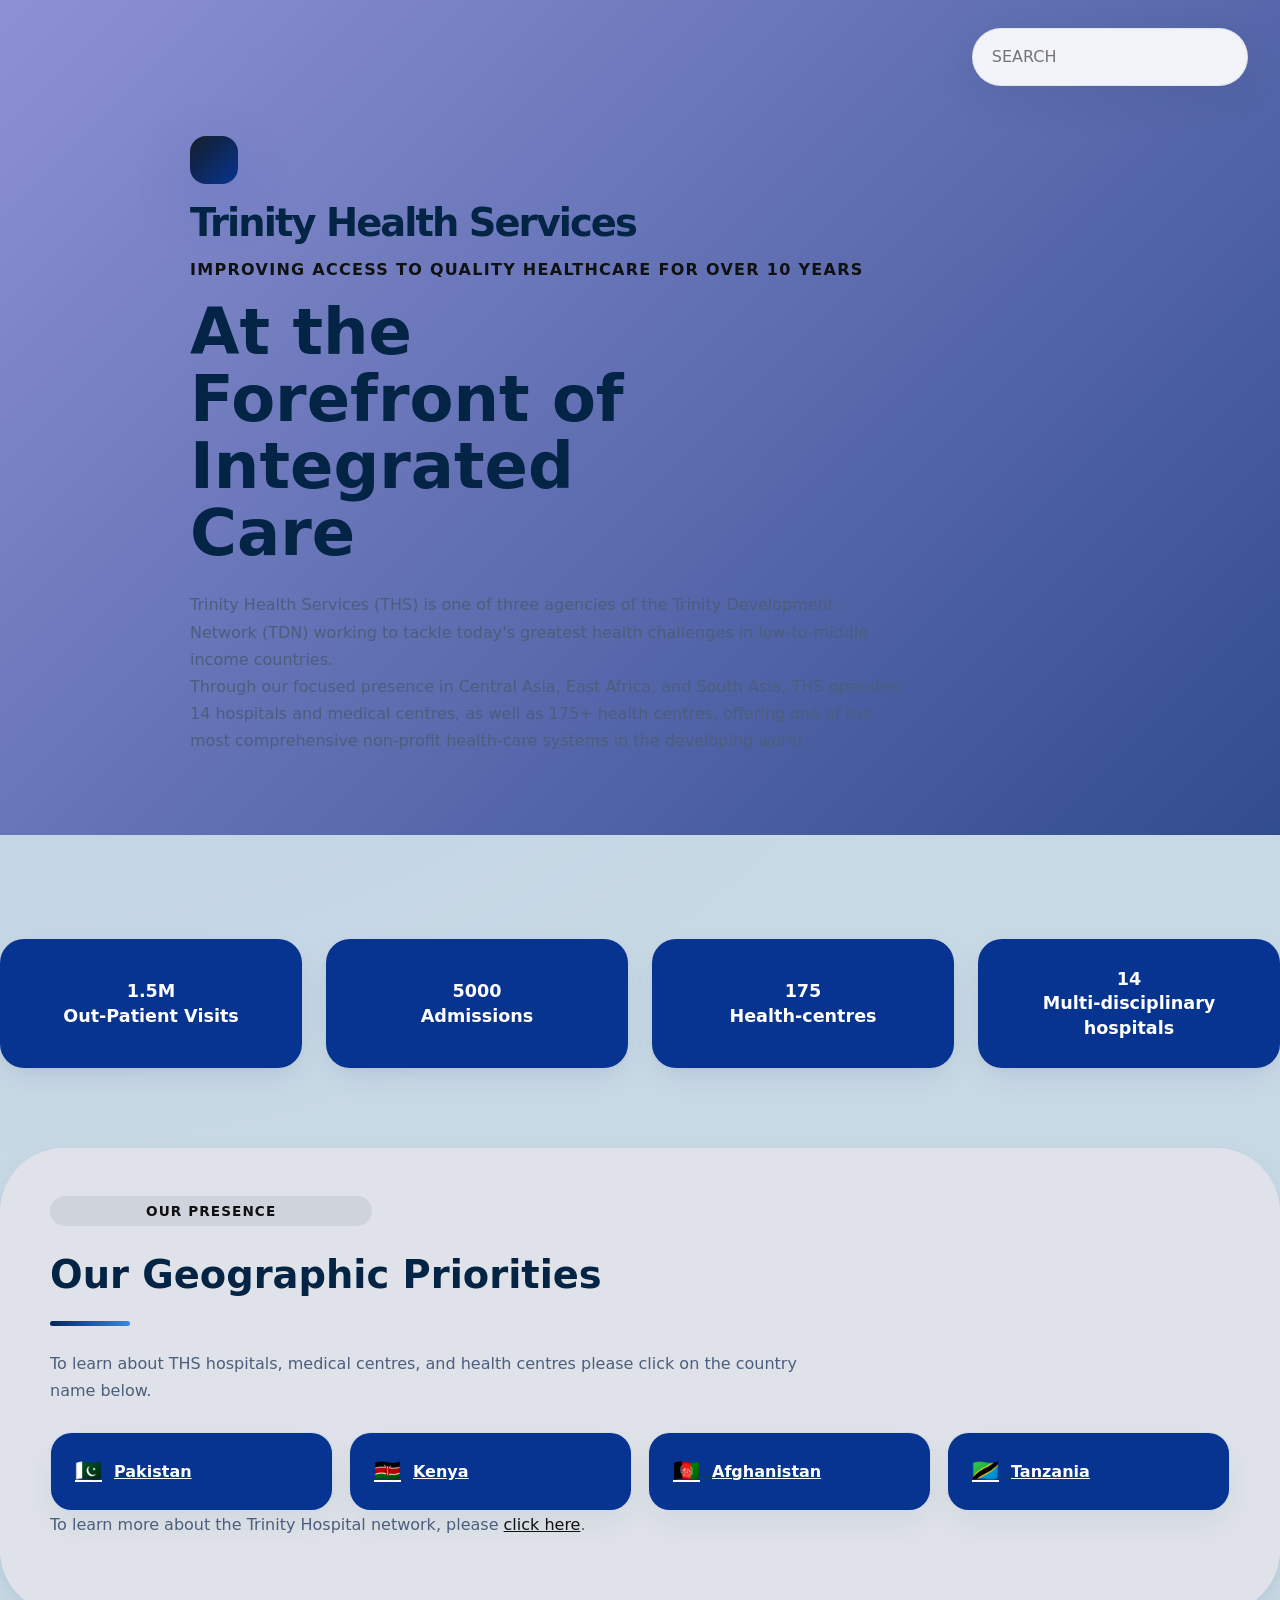
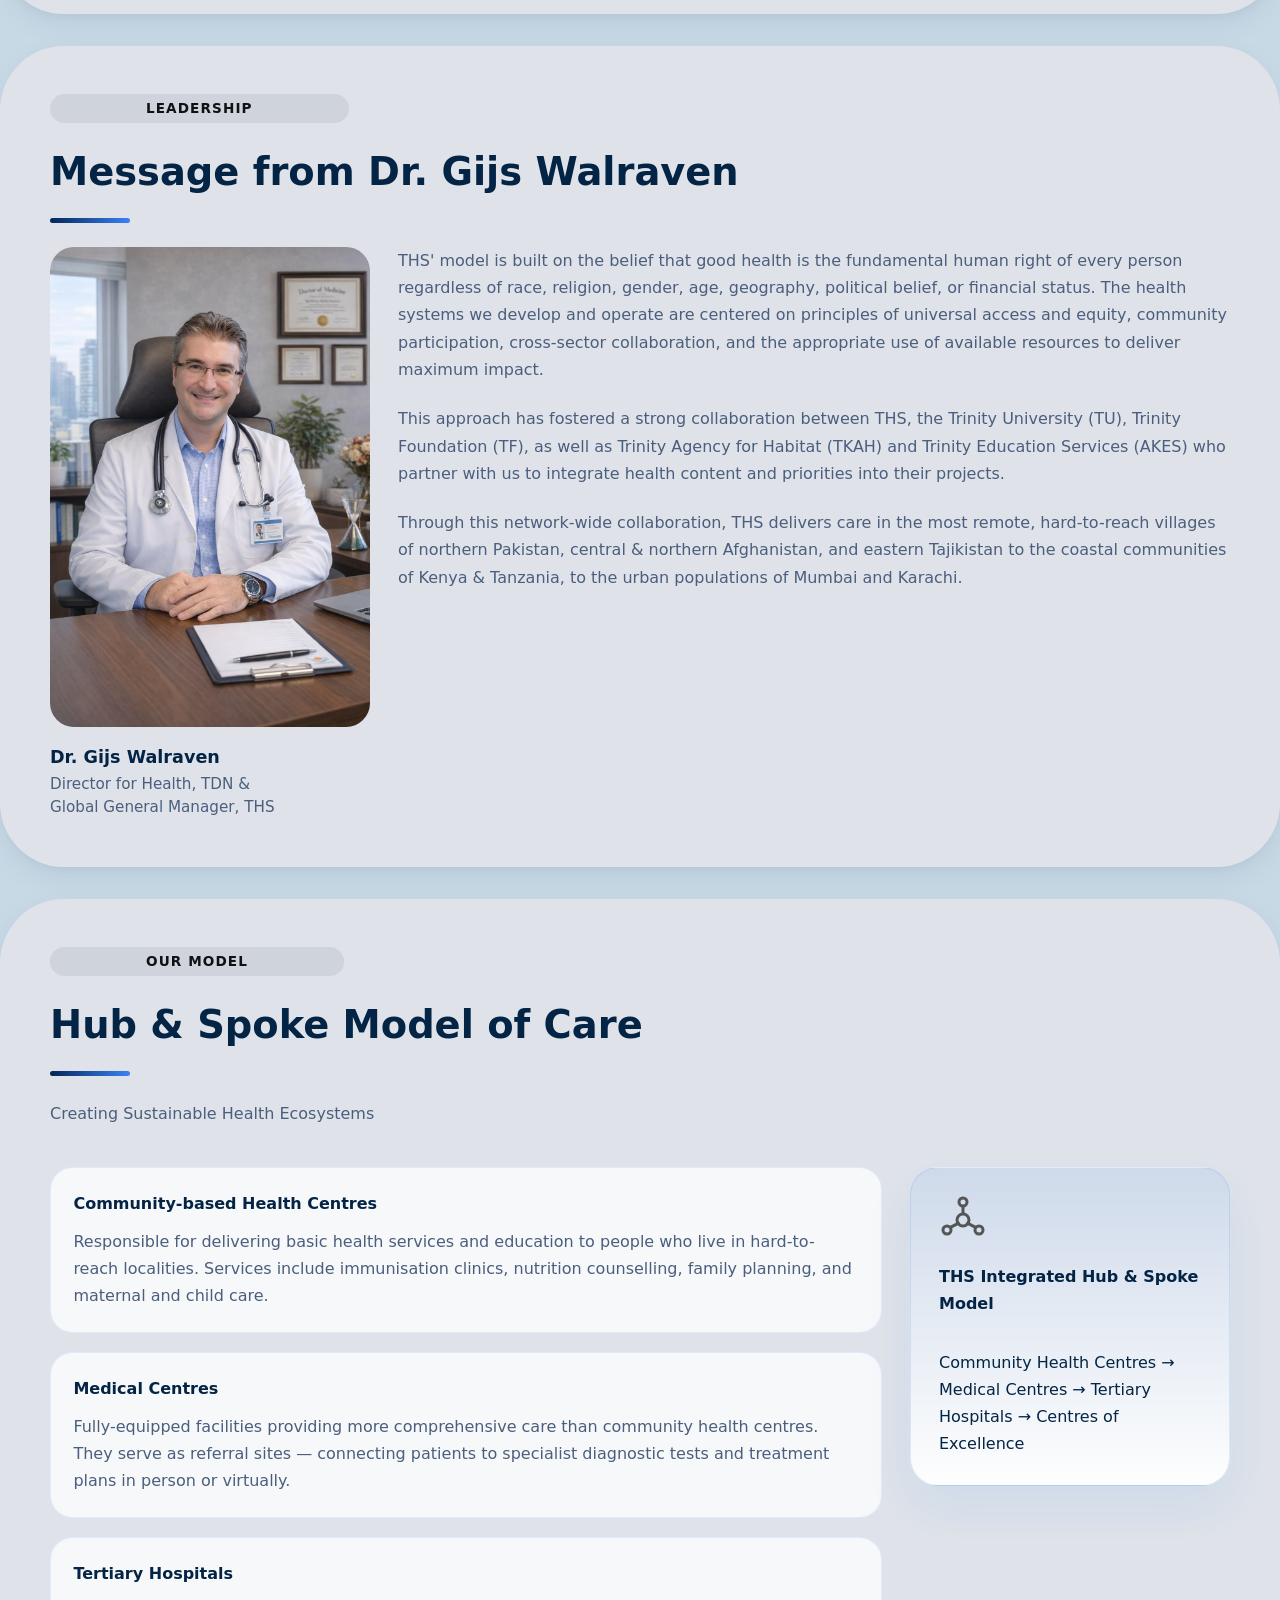
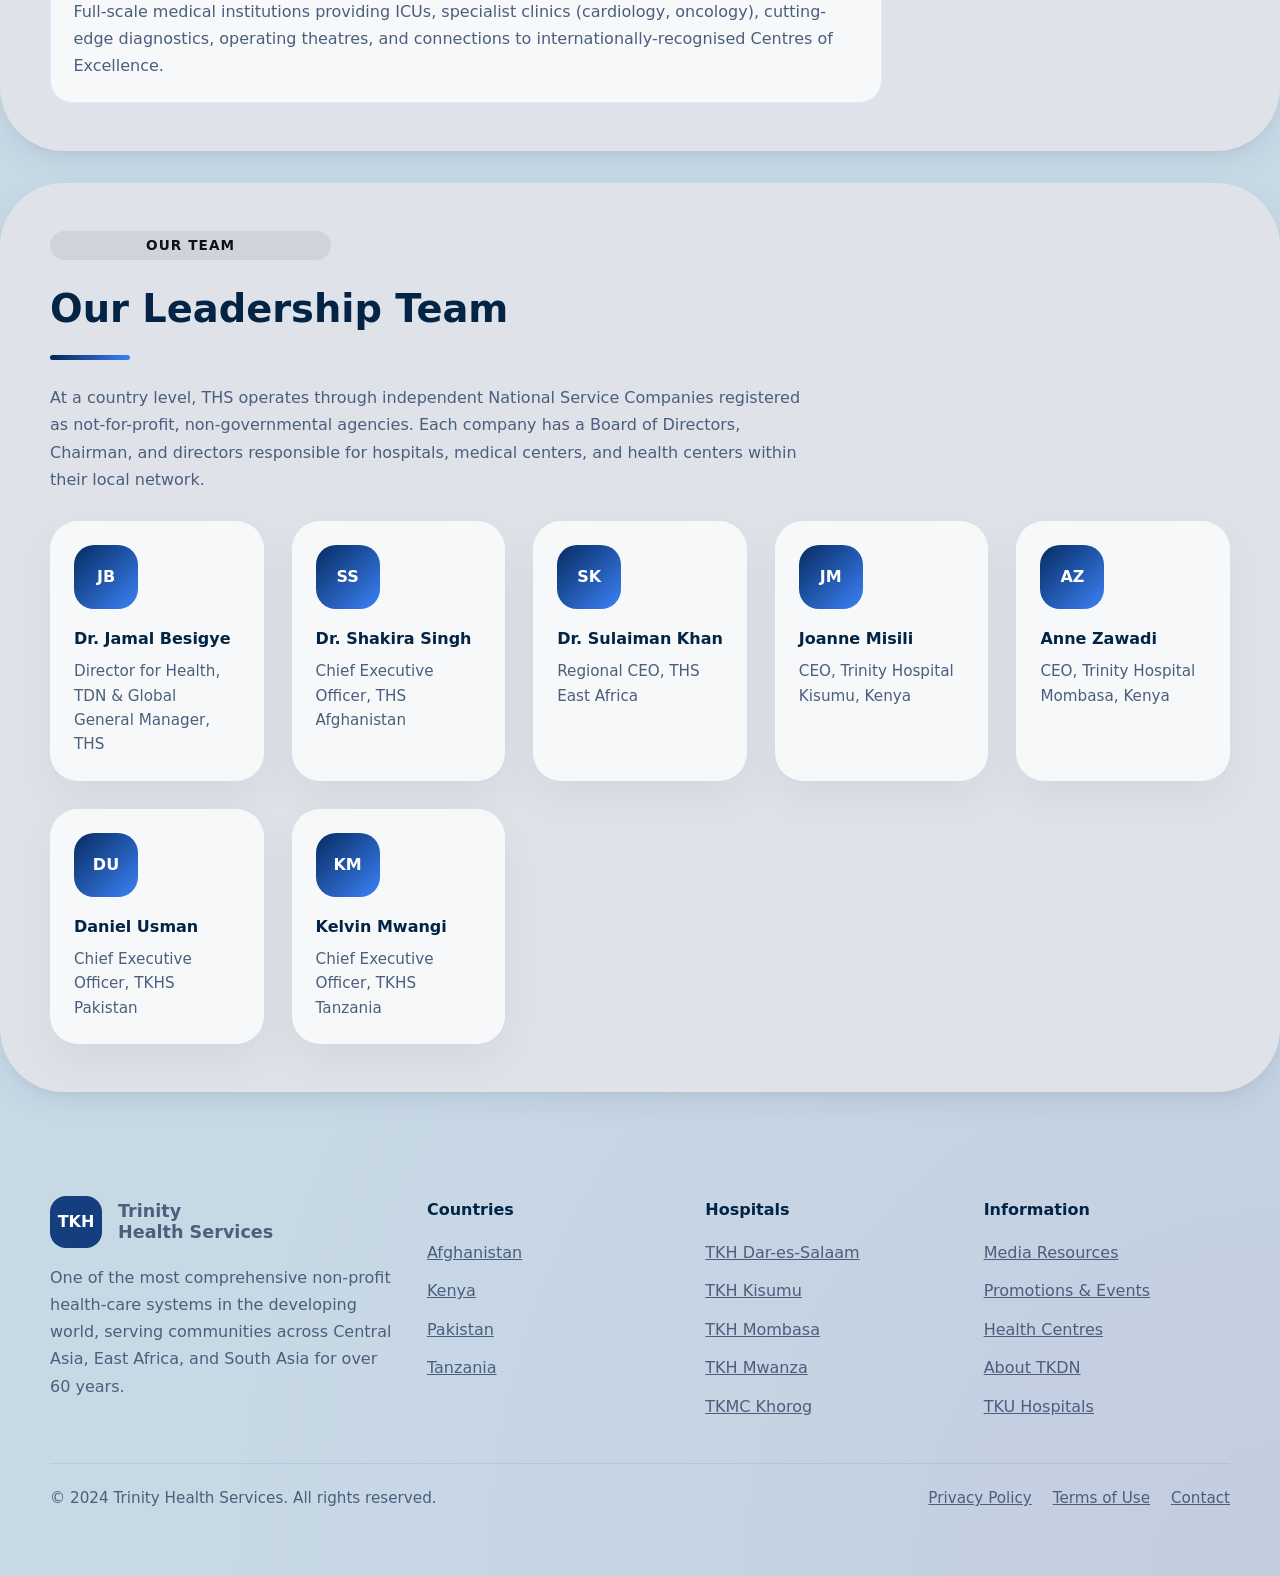
==== commit 8a604055: "Merge branch 'Tanzania' of https://github.com/kamiiteta/FOC_GROUP_WEB_PROJECT into Tanzania" ====
--- a/index.html
+++ b/index.html
@@ -5,41 +5,26 @@
   <link rel="stylesheet" href="assets/css/index.css">
 </head>
 <body>
+  <div class="search box">
+    <input type="text"
+    placeholder="SEARCH">
+    <i class="fas fa-search"></i>    
+  </div>
 <!-- main-->
-   <header class="top-header">
-      <div class="logo">
-        <div class="logo-mark">
-          <svg
-            xmlns="http://www.w3.org/2000/svg"
-            width="16"
-            height="16"
-            fill="#0d6efd"
-            viewBox="0 0 16 16"
-          >
-            <path
-              d="M8.5 5.034v1.1l.953-.55.5.867L9 7l.953.55-.5.866-.953-.55v1.1h-1v-1.1l-.953.55-.5-.866L7 7l-.953-.55.5-.866.953.55v-1.1zM13.25 9a.25.25 0 0 0-.25.25v.5c0 .138.112.25.25.25h.5a.25.25 0 0 0 .25-.25v-.5a.25.25 0 0 0-.25-.25zM13 11.25a.25.25 0 0 1 .25-.25h.5a.25.25 0 0 1 .25.25v.5a.25.25 0 0 1-.25.25h-.5a.25.25 0 0 1-.25-.25zm.25 1.75a.25.25 0 0 0-.25.25v.5c0 .138.112.25.25.25h.5a.25.25 0 0 0 .25-.25v-.5a.25.25 0 0 0-.25-.25zm-11-4a.25.25 0 0 0-.25.25v.5c0 .138.112.25.25.25h.5A.25.25 0 0 0 3 9.75v-.5A.25.25 0 0 0 2.75 9zm0 2a.25.25 0 0 0-.25.25v.5c0 .138.112.25.25.25h.5a.25.25 0 0 0 .25-.25v-.5a.25.25 0 0 0-.25-.25zM2 13.25a.25.25 0 0 1 .25-.25h.5a.25.25 0 0 1 .25.25v.5a.25.25 0 0 1-.25.25h-.5a.25.25 0 0 1-.25-.25z"
-            />
-            <path
-              d="M5 1a1 1 0 0 1 1-1h4a1 1 0 0 1 1 1v1a1 1 0 0 1 1 1v4h3a1 1 0 0 1 1 1v7a1 1 0 0 1-1 1H1a1 1 0 0 1-1-1V8a1 1 0 0 1 1-1h3V3a1 1 0 0 1 1-1zm2 14h2v-3H7zm3 0h1V3H5v12h1v-3a1 1 0 0 1 1-1h2a1 1 0 0 1 1 1zm0-14H6v1h4zm2 7v7h3V8zm-8 7V8H1v7z"
-            />
-          </svg>
-        </div>
-        <span class="logo-text">Trinity University Hospitals</span>
-      </div>
-    </header>
   <div class="main">
-    <div class="search box">
-      <input type="text" placeholder="SEARCH">
-      <i class="fas fa-search"></i>    
-    </div>
-    <div class="navbar">        
-        <h4>Improving Access to Quality Healthcare for Over 100 Years</h4>
+    <div class="navbar">
+        <div class="icon"></div>
+        <h2 class="logo">Trinity Health Services</h2>
+        <h4>Improving Access to Quality Healthcare for Over 10 Years</h4>
         <h1>At the Forefront of Integrated Care</h1>
         <p>Trinity Health Services (THS) is one of three agencies of the Trinity Development Network (TDN) working to tackle today's greatest health challenges in low-to-middle income countries. <br>Through our focused presence in Central Asia, East Africa, and South Asia, THS operates 14 hospitals and medical centres, as well as 175+ health centres, offering one of the most comprehensive non-profit health-care systems in the developing world</p>
     </div>
    </div>
   <!-- ── HERO ── -->
   <div class="section">
+    <div class="text-side"></div>
+    
+
   <!-- ── STATS BAR ── -->
     <div class="boxes-side">
       <button class="box">1.5M<br>Out-Patient Visits</button>
@@ -66,7 +51,7 @@
         <a href="assets/pages/tanzania.html" class="country-card"><span class="country-flag">🇹🇿</span>Tanzania</a>
       </div>
       <p class="geo-note">
-        To learn more about the Trinity Hospital network, please <a href="assets/pages/university.html">click here</a>.
+        To learn more about the Trinity Hospital network, please <a href="#">click here</a>.
       </p>
     </div>
   </section>
--- a/assets/css/index.css
+++ b/assets/css/index.css
@@ -15,12 +15,9 @@
     --shadow: 0 10px 30px -5px rgba(3, 36, 69, 0.1), 0 4px 12px -5px rgba(3, 36, 69, 0.05);
 }
 .main {
-    background: linear-gradient(135deg, var(--primary-color) 0%, #314c8f 100%);
+    background: linear-gradient(135deg, var(--primary-color)0%, #314c8f 100%);
     background-size: cover;
-    border-radius: 3rem;
-    margin-top: 1.5rem;
-    position: relative;
-    box-shadow: var(--shadow);
+   
 }
 body {
     min-height: 100vh;
@@ -71,14 +68,14 @@
 }
 
 body > * {
-    margin-left: clamp(1rem, 5vw, 5rem);
-    margin-right: clamp(1rem, 5vw, 5rem);
+    padding-left: clamp(1rem, 4vw, 5rem);
+    padding-right: clamp(1rem, 4vw, 5rem);
 }
 
 .search.box {
     position: absolute;
-    right: clamp(1.5rem, 4vw, 3rem);
-    top: 2rem;
+    right: clamp(1rem, 4vw, 2rem);
+    top: 1.75rem;
     display: inline-flex;
     align-items: center;
     gap: 0.75rem;
@@ -104,10 +101,8 @@
 }
 
 .main {
-    padding-top: 6.5rem;
-    padding-bottom: 4rem;
-    padding-left: clamp(2rem, 5vw, 5rem);
-    padding-right: clamp(2rem, 5vw, 5rem);
+    padding-top: 5.5rem;
+    padding-bottom: 3rem;
 }
 
 .navbar {
@@ -126,7 +121,6 @@
 }
 
 .logo {
-    color: #ffffff;
     font-size: clamp(1.9rem, 3vw, 3rem);
     letter-spacing: -0.05em;
     margin-bottom: 0.75rem;
@@ -134,7 +128,7 @@
 }
 
 .navbar h4 {
-    color: rgba(255, 255, 255, 0.9);
+    color: var(--accent);
     font-weight: 600;
     letter-spacing: 0.08em;
     text-transform: uppercase;
@@ -142,7 +136,6 @@
 }
 
 .navbar h1 {
-    color: #ffffff;
     font-size: clamp(2.5rem, 5vw, 4.25rem);
     max-width: 12ch;
     margin-bottom: 1.5rem;
@@ -151,14 +144,13 @@
 
 .navbar p {
     max-width: 70ch;
-    color: rgba(255, 255, 255, 0.9);
-    font-size: 1.1rem;
+    color: var(--text-muted);
+    font-size: 1rem;
 }
 
 .section {
-    margin-top: 3rem;
-    margin-bottom: 3rem;
-    padding: 0;
+    margin-top: 2rem;
+    padding: 3rem 0;
     background: transparent;
 }
 
@@ -167,9 +159,9 @@
 .section.hub-section,
 .section.leadership-section {
     background: #dfe3e9;
-    border-radius: 3rem;
+    border-radius: 4rem;
     box-shadow: var(--shadow);
-    padding: 4rem clamp(2rem, 5vw, 5rem);
+    padding: 3rem clamp(1.5rem, 3vw, 4rem);
 }
 
 .section-inner {
@@ -458,9 +450,8 @@
     }
 
     .search.box {
-        right: clamp(1rem, 4vw, 2rem);
-        left: clamp(1rem, 4vw, 2rem);
-        justify-content: space-between;
+        right: 1rem;
+        left: 1rem;
     }
 }
 
@@ -477,8 +468,7 @@
     .section.message-section,
     .section.hub-section,
     .section.leadership-section {
-        padding: 2.5rem 1.5rem;
-        border-radius: 2rem;
+        padding: 2rem 1.25rem;
     }
 
     .footer-grid {
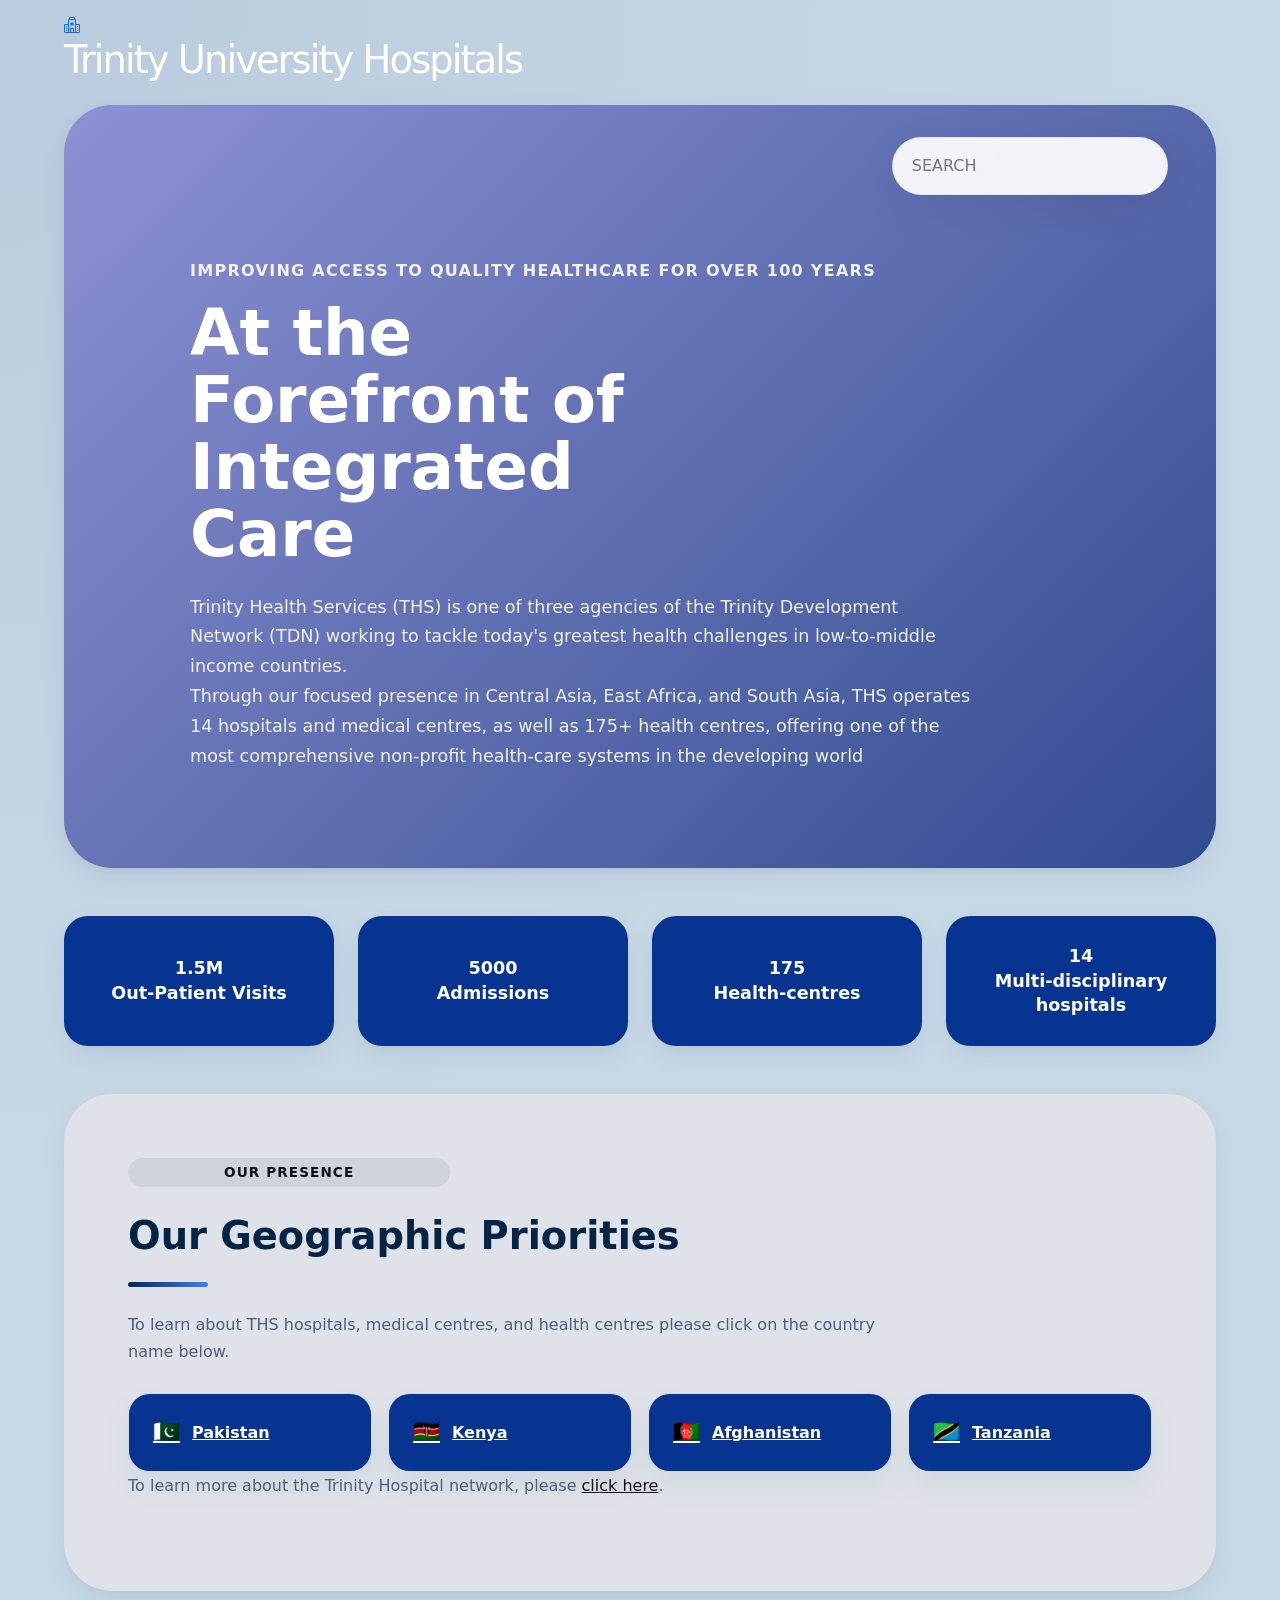
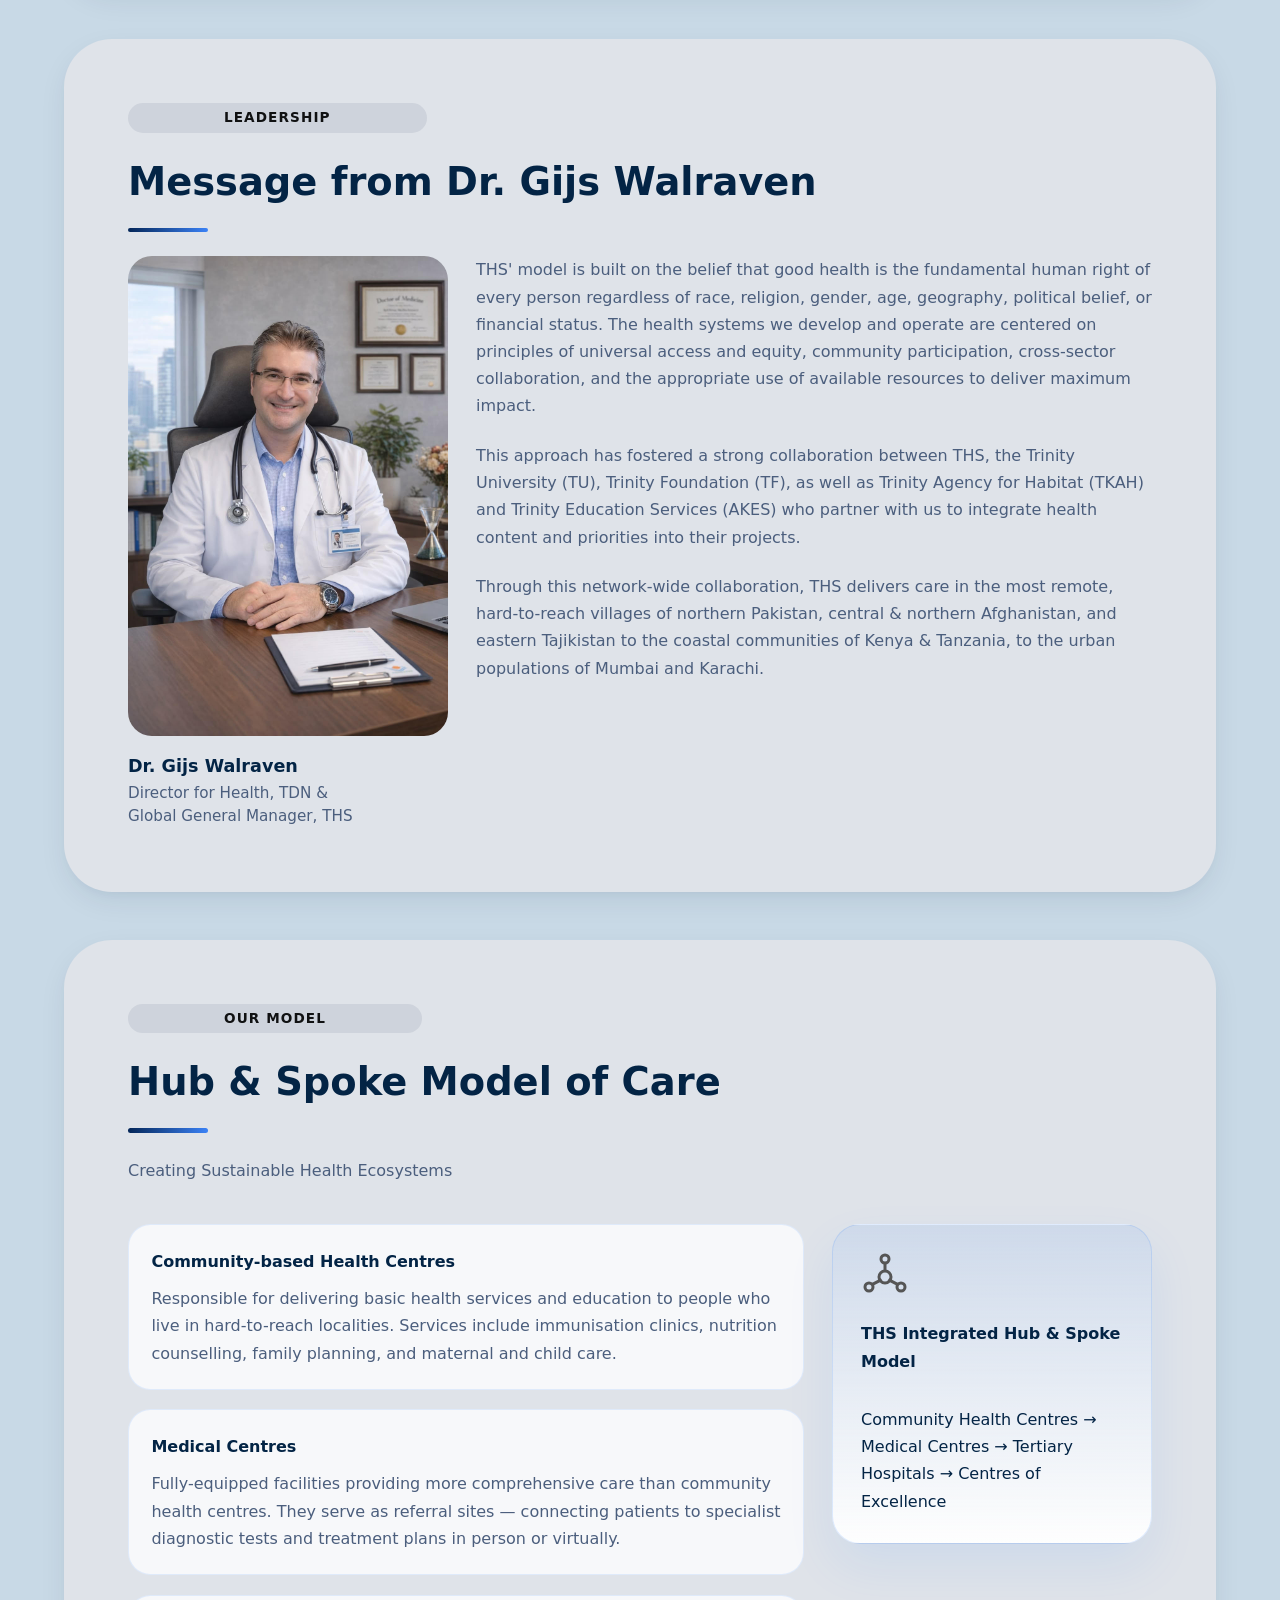
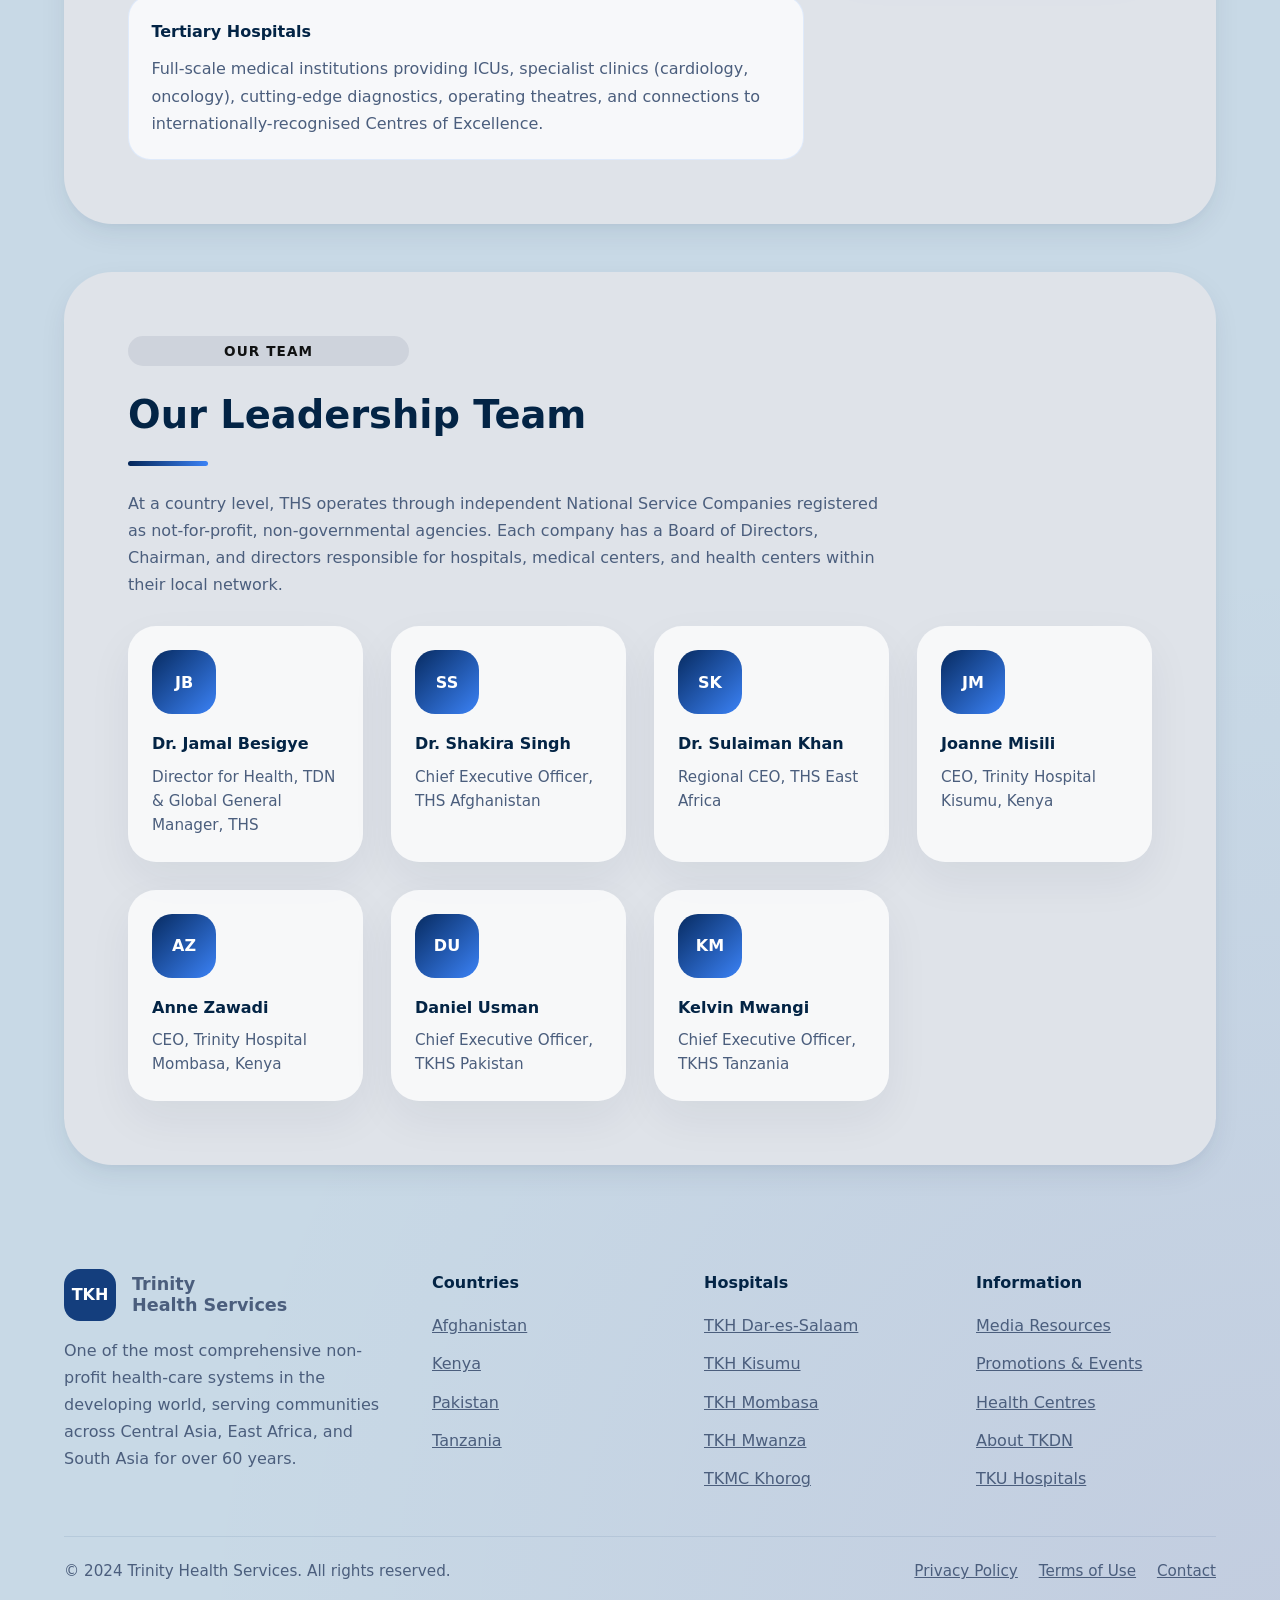
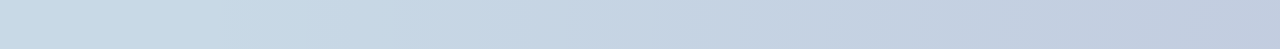
==== commit bfc508aa: "Merge branch 'pakistan' of https://github.com/kamiiteta/FOC_GROUP_WEB_PROJECT into Tanzania" ====
--- a/index.html
+++ b/index.html
@@ -5,26 +5,41 @@
   <link rel="stylesheet" href="assets/css/index.css">
 </head>
 <body>
-  <div class="search box">
-    <input type="text"
-    placeholder="SEARCH">
-    <i class="fas fa-search"></i>    
-  </div>
 <!-- main-->
+   <header class="top-header">
+      <div class="logo">
+        <div class="logo-mark">
+          <svg
+            xmlns="http://www.w3.org/2000/svg"
+            width="16"
+            height="16"
+            fill="#0d6efd"
+            viewBox="0 0 16 16"
+          >
+            <path
+              d="M8.5 5.034v1.1l.953-.55.5.867L9 7l.953.55-.5.866-.953-.55v1.1h-1v-1.1l-.953.55-.5-.866L7 7l-.953-.55.5-.866.953.55v-1.1zM13.25 9a.25.25 0 0 0-.25.25v.5c0 .138.112.25.25.25h.5a.25.25 0 0 0 .25-.25v-.5a.25.25 0 0 0-.25-.25zM13 11.25a.25.25 0 0 1 .25-.25h.5a.25.25 0 0 1 .25.25v.5a.25.25 0 0 1-.25.25h-.5a.25.25 0 0 1-.25-.25zm.25 1.75a.25.25 0 0 0-.25.25v.5c0 .138.112.25.25.25h.5a.25.25 0 0 0 .25-.25v-.5a.25.25 0 0 0-.25-.25zm-11-4a.25.25 0 0 0-.25.25v.5c0 .138.112.25.25.25h.5A.25.25 0 0 0 3 9.75v-.5A.25.25 0 0 0 2.75 9zm0 2a.25.25 0 0 0-.25.25v.5c0 .138.112.25.25.25h.5a.25.25 0 0 0 .25-.25v-.5a.25.25 0 0 0-.25-.25zM2 13.25a.25.25 0 0 1 .25-.25h.5a.25.25 0 0 1 .25.25v.5a.25.25 0 0 1-.25.25h-.5a.25.25 0 0 1-.25-.25z"
+            />
+            <path
+              d="M5 1a1 1 0 0 1 1-1h4a1 1 0 0 1 1 1v1a1 1 0 0 1 1 1v4h3a1 1 0 0 1 1 1v7a1 1 0 0 1-1 1H1a1 1 0 0 1-1-1V8a1 1 0 0 1 1-1h3V3a1 1 0 0 1 1-1zm2 14h2v-3H7zm3 0h1V3H5v12h1v-3a1 1 0 0 1 1-1h2a1 1 0 0 1 1 1zm0-14H6v1h4zm2 7v7h3V8zm-8 7V8H1v7z"
+            />
+          </svg>
+        </div>
+        <span class="logo-text">Trinity University Hospitals</span>
+      </div>
+    </header>
   <div class="main">
-    <div class="navbar">
-        <div class="icon"></div>
-        <h2 class="logo">Trinity Health Services</h2>
-        <h4>Improving Access to Quality Healthcare for Over 10 Years</h4>
+    <div class="search box">
+      <input type="text" placeholder="SEARCH">
+      <i class="fas fa-search"></i>    
+    </div>
+    <div class="navbar">        
+        <h4>Improving Access to Quality Healthcare for Over 100 Years</h4>
         <h1>At the Forefront of Integrated Care</h1>
         <p>Trinity Health Services (THS) is one of three agencies of the Trinity Development Network (TDN) working to tackle today's greatest health challenges in low-to-middle income countries. <br>Through our focused presence in Central Asia, East Africa, and South Asia, THS operates 14 hospitals and medical centres, as well as 175+ health centres, offering one of the most comprehensive non-profit health-care systems in the developing world</p>
     </div>
    </div>
   <!-- ── HERO ── -->
   <div class="section">
-    <div class="text-side"></div>
-    
-
   <!-- ── STATS BAR ── -->
     <div class="boxes-side">
       <button class="box">1.5M<br>Out-Patient Visits</button>
@@ -51,7 +66,7 @@
         <a href="assets/pages/tanzania.html" class="country-card"><span class="country-flag">🇹🇿</span>Tanzania</a>
       </div>
       <p class="geo-note">
-        To learn more about the Trinity Hospital network, please <a href="#">click here</a>.
+        To learn more about the Trinity Hospital network, please <a href="assets/pages/university.html">click here</a>.
       </p>
     </div>
   </section>
--- a/assets/css/index.css
+++ b/assets/css/index.css
@@ -15,9 +15,12 @@
     --shadow: 0 10px 30px -5px rgba(3, 36, 69, 0.1), 0 4px 12px -5px rgba(3, 36, 69, 0.05);
 }
 .main {
-    background: linear-gradient(135deg, var(--primary-color)0%, #314c8f 100%);
+    background: linear-gradient(135deg, var(--primary-color) 0%, #314c8f 100%);
     background-size: cover;
-   
+    border-radius: 3rem;
+    margin-top: 1.5rem;
+    position: relative;
+    box-shadow: var(--shadow);
 }
 body {
     min-height: 100vh;
@@ -68,14 +71,14 @@
 }
 
 body > * {
-    padding-left: clamp(1rem, 4vw, 5rem);
-    padding-right: clamp(1rem, 4vw, 5rem);
+    margin-left: clamp(1rem, 5vw, 5rem);
+    margin-right: clamp(1rem, 5vw, 5rem);
 }
 
 .search.box {
     position: absolute;
-    right: clamp(1rem, 4vw, 2rem);
-    top: 1.75rem;
+    right: clamp(1.5rem, 4vw, 3rem);
+    top: 2rem;
     display: inline-flex;
     align-items: center;
     gap: 0.75rem;
@@ -101,8 +104,10 @@
 }
 
 .main {
-    padding-top: 5.5rem;
-    padding-bottom: 3rem;
+    padding-top: 6.5rem;
+    padding-bottom: 4rem;
+    padding-left: clamp(2rem, 5vw, 5rem);
+    padding-right: clamp(2rem, 5vw, 5rem);
 }
 
 .navbar {
@@ -121,6 +126,7 @@
 }
 
 .logo {
+    color: #ffffff;
     font-size: clamp(1.9rem, 3vw, 3rem);
     letter-spacing: -0.05em;
     margin-bottom: 0.75rem;
@@ -128,7 +134,7 @@
 }
 
 .navbar h4 {
-    color: var(--accent);
+    color: rgba(255, 255, 255, 0.9);
     font-weight: 600;
     letter-spacing: 0.08em;
     text-transform: uppercase;
@@ -136,6 +142,7 @@
 }
 
 .navbar h1 {
+    color: #ffffff;
     font-size: clamp(2.5rem, 5vw, 4.25rem);
     max-width: 12ch;
     margin-bottom: 1.5rem;
@@ -144,13 +151,14 @@
 
 .navbar p {
     max-width: 70ch;
-    color: var(--text-muted);
-    font-size: 1rem;
+    color: rgba(255, 255, 255, 0.9);
+    font-size: 1.1rem;
 }
 
 .section {
-    margin-top: 2rem;
-    padding: 3rem 0;
+    margin-top: 3rem;
+    margin-bottom: 3rem;
+    padding: 0;
     background: transparent;
 }
 
@@ -159,9 +167,9 @@
 .section.hub-section,
 .section.leadership-section {
     background: #dfe3e9;
-    border-radius: 4rem;
+    border-radius: 3rem;
     box-shadow: var(--shadow);
-    padding: 3rem clamp(1.5rem, 3vw, 4rem);
+    padding: 4rem clamp(2rem, 5vw, 5rem);
 }
 
 .section-inner {
@@ -450,8 +458,9 @@
     }
 
     .search.box {
-        right: 1rem;
-        left: 1rem;
+        right: clamp(1rem, 4vw, 2rem);
+        left: clamp(1rem, 4vw, 2rem);
+        justify-content: space-between;
     }
 }
 
@@ -468,7 +477,8 @@
     .section.message-section,
     .section.hub-section,
     .section.leadership-section {
-        padding: 2rem 1.25rem;
+        padding: 2.5rem 1.5rem;
+        border-radius: 2rem;
     }
 
     .footer-grid {
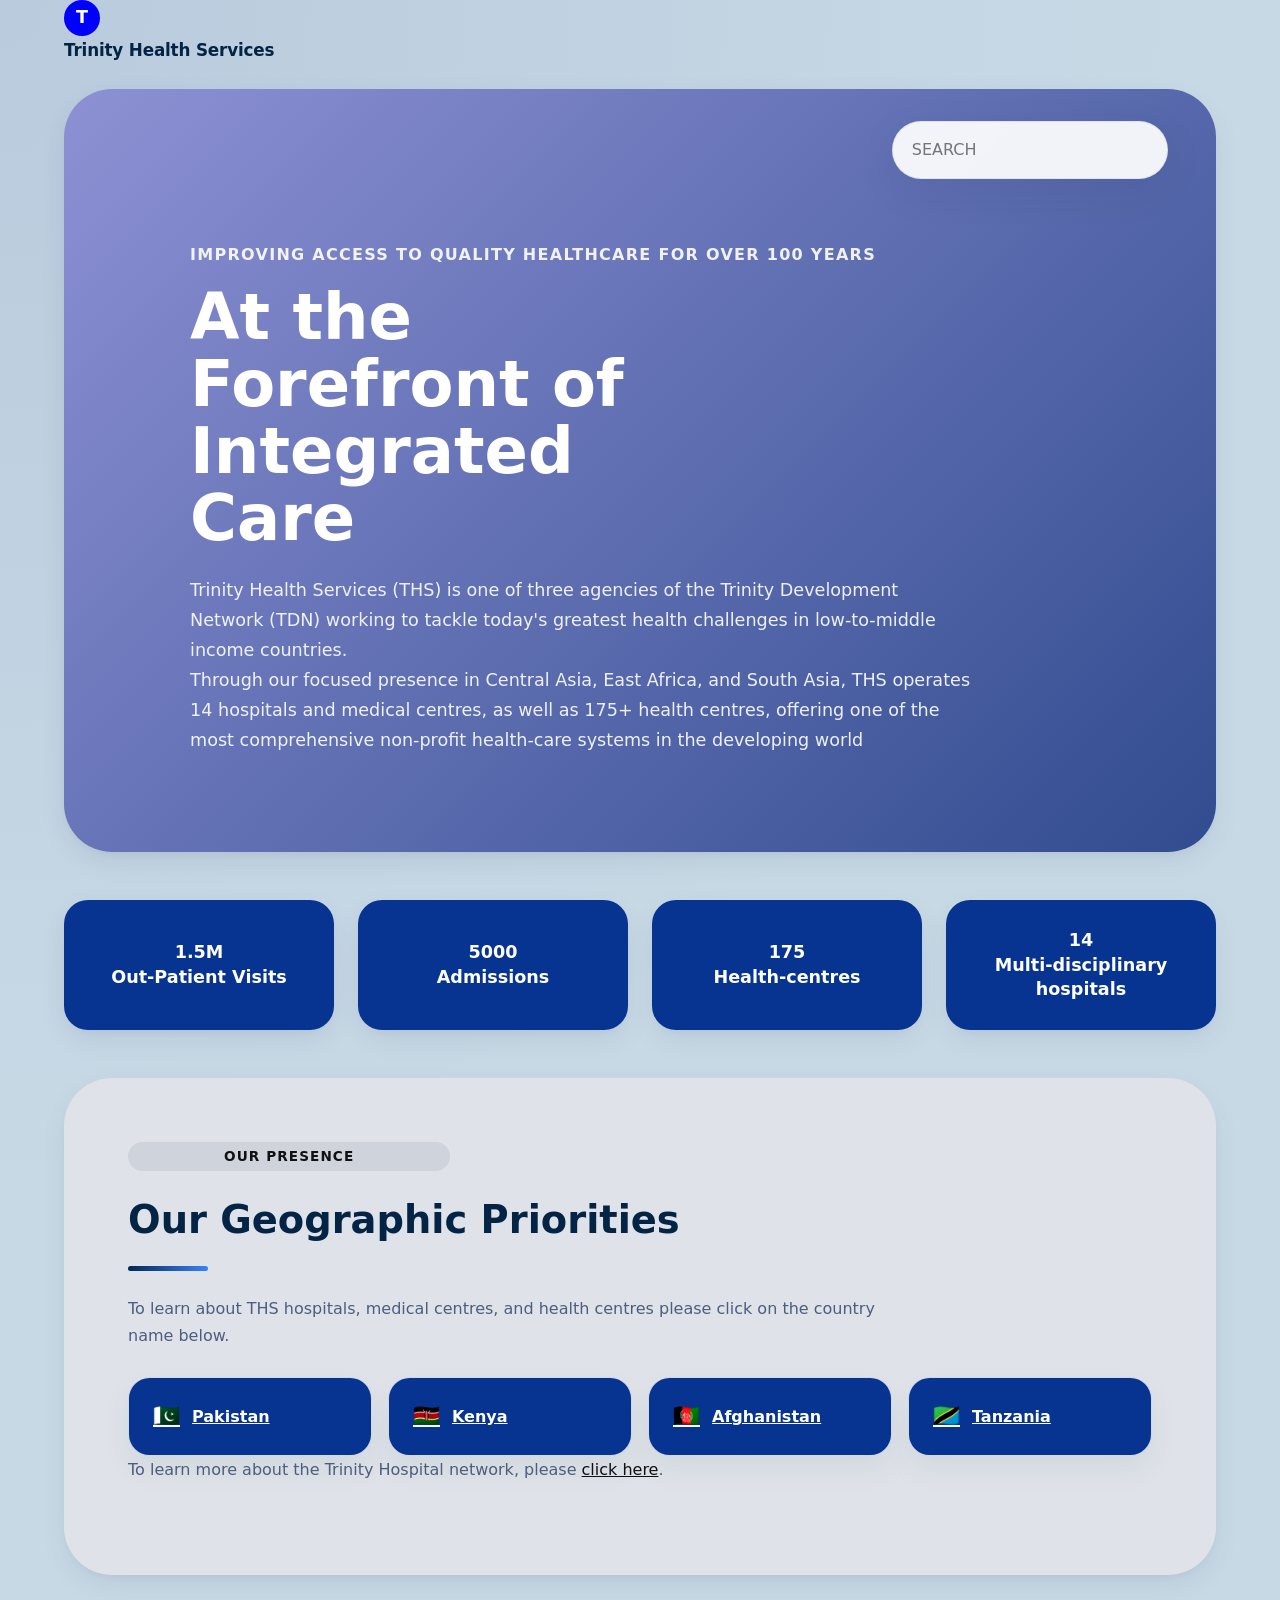
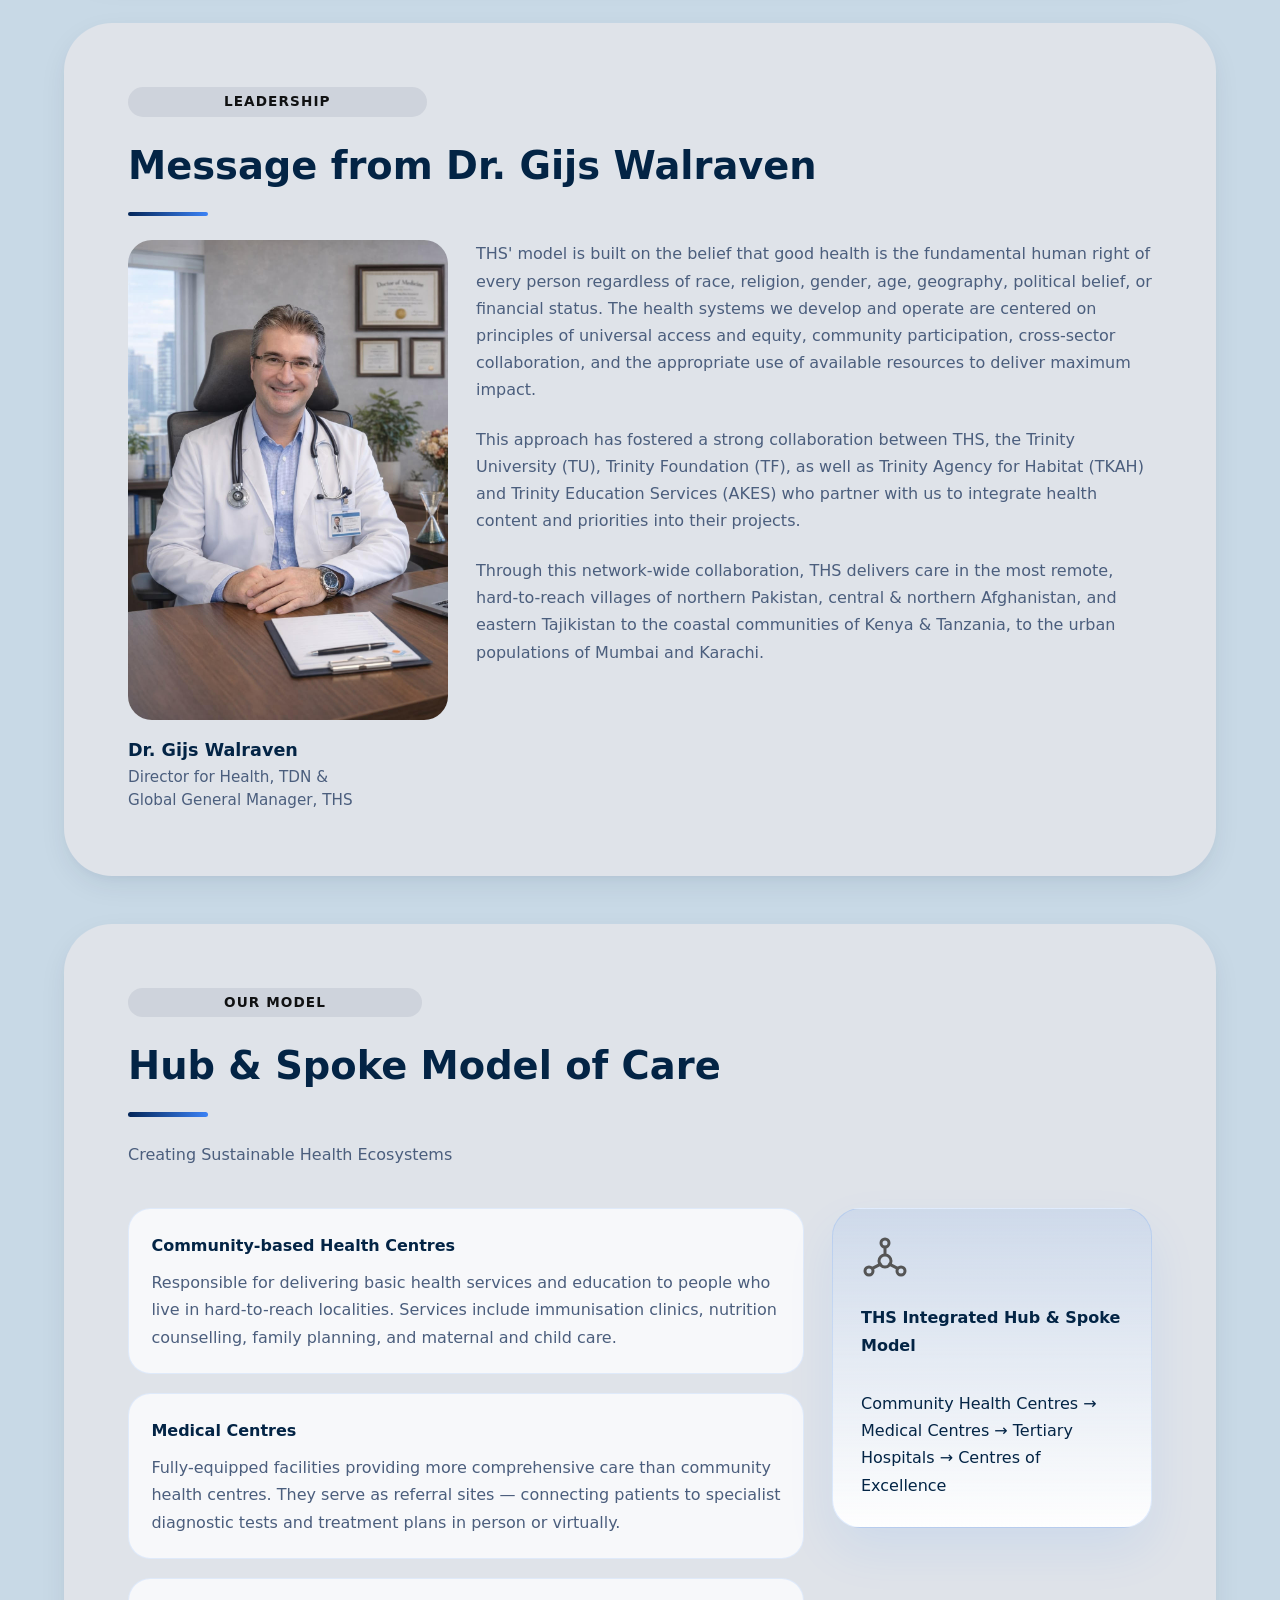
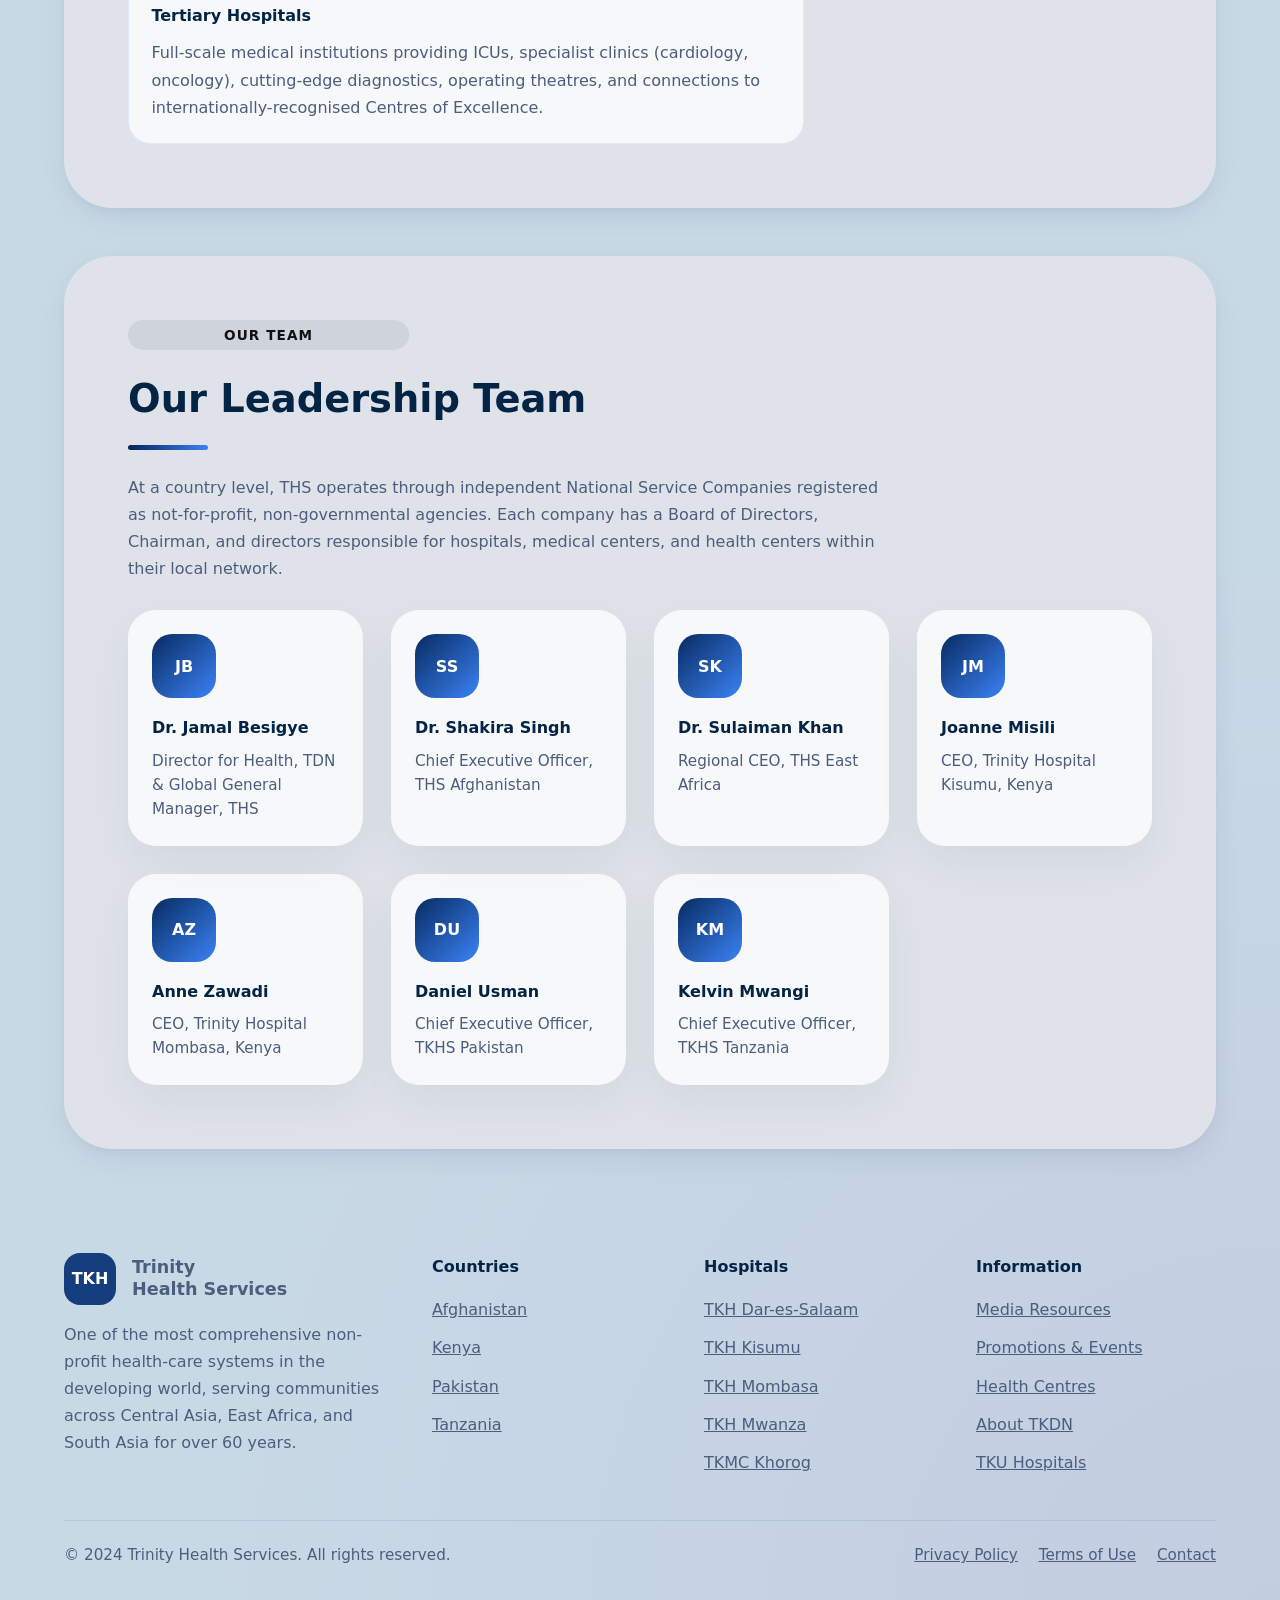
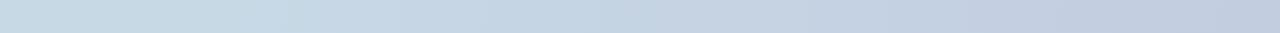
==== commit 5e3158b6: "merge conflict checkout" ====
--- a/index.html
+++ b/index.html
@@ -1,258 +1,303 @@
-<!DOCTYPE html>
+<!doctype html>
 <html lang="en">
-<head>
-  <title>Trinity Hospitals - Trinity Health Services</title>
-  <link rel="stylesheet" href="assets/css/index.css">
-</head>
-<body>
-<!-- main-->
-   <header class="top-header">
-      <div class="logo">
-        <div class="logo-mark">
-          <svg
-            xmlns="http://www.w3.org/2000/svg"
-            width="16"
-            height="16"
-            fill="#0d6efd"
-            viewBox="0 0 16 16"
-          >
-            <path
-              d="M8.5 5.034v1.1l.953-.55.5.867L9 7l.953.55-.5.866-.953-.55v1.1h-1v-1.1l-.953.55-.5-.866L7 7l-.953-.55.5-.866.953.55v-1.1zM13.25 9a.25.25 0 0 0-.25.25v.5c0 .138.112.25.25.25h.5a.25.25 0 0 0 .25-.25v-.5a.25.25 0 0 0-.25-.25zM13 11.25a.25.25 0 0 1 .25-.25h.5a.25.25 0 0 1 .25.25v.5a.25.25 0 0 1-.25.25h-.5a.25.25 0 0 1-.25-.25zm.25 1.75a.25.25 0 0 0-.25.25v.5c0 .138.112.25.25.25h.5a.25.25 0 0 0 .25-.25v-.5a.25.25 0 0 0-.25-.25zm-11-4a.25.25 0 0 0-.25.25v.5c0 .138.112.25.25.25h.5A.25.25 0 0 0 3 9.75v-.5A.25.25 0 0 0 2.75 9zm0 2a.25.25 0 0 0-.25.25v.5c0 .138.112.25.25.25h.5a.25.25 0 0 0 .25-.25v-.5a.25.25 0 0 0-.25-.25zM2 13.25a.25.25 0 0 1 .25-.25h.5a.25.25 0 0 1 .25.25v.5a.25.25 0 0 1-.25.25h-.5a.25.25 0 0 1-.25-.25z"
-            />
-            <path
-              d="M5 1a1 1 0 0 1 1-1h4a1 1 0 0 1 1 1v1a1 1 0 0 1 1 1v4h3a1 1 0 0 1 1 1v7a1 1 0 0 1-1 1H1a1 1 0 0 1-1-1V8a1 1 0 0 1 1-1h3V3a1 1 0 0 1 1-1zm2 14h2v-3H7zm3 0h1V3H5v12h1v-3a1 1 0 0 1 1-1h2a1 1 0 0 1 1 1zm0-14H6v1h4zm2 7v7h3V8zm-8 7V8H1v7z"
-            />
-          </svg>
-        </div>
-        <span class="logo-text">Trinity University Hospitals</span>
+  <head>
+    <title>Trinity Hospitals - Trinity Health Services</title>
+    <link rel="stylesheet" href="assets/css/index.css" />
+  </head>
+  <body>
+    <!-- main-->
+    <header class="top-bar" id="top-bar">
+      <div class="top-bar-inner">
+        <div class="brand">
+          <div class="brand-icon">
+            <span>T</span>
+          </div>
+        </div>
+        <div class="brand-text"></div>
+        <span class="brand-name">Trinity Health Services</span>
       </div>
     </header>
-  <div class="main">
-    <div class="search box">
-      <input type="text" placeholder="SEARCH">
-      <i class="fas fa-search"></i>    
-    </div>
-    <div class="navbar">        
+    <div class="main">
+      <div class="search box">
+        <input type="text" placeholder="SEARCH" />
+        <i class="fas fa-search"></i>
+      </div>
+      <div class="navbar">
         <h4>Improving Access to Quality Healthcare for Over 100 Years</h4>
         <h1>At the Forefront of Integrated Care</h1>
-        <p>Trinity Health Services (THS) is one of three agencies of the Trinity Development Network (TDN) working to tackle today's greatest health challenges in low-to-middle income countries. <br>Through our focused presence in Central Asia, East Africa, and South Asia, THS operates 14 hospitals and medical centres, as well as 175+ health centres, offering one of the most comprehensive non-profit health-care systems in the developing world</p>
+        <p>
+          Trinity Health Services (THS) is one of three agencies of the Trinity
+          Development Network (TDN) working to tackle today's greatest health
+          challenges in low-to-middle income countries. <br />Through our
+          focused presence in Central Asia, East Africa, and South Asia, THS
+          operates 14 hospitals and medical centres, as well as 175+ health
+          centres, offering one of the most comprehensive non-profit health-care
+          systems in the developing world
+        </p>
+      </div>
     </div>
-   </div>
-  <!-- ── HERO ── -->
-  <div class="section">
-  <!-- ── STATS BAR ── -->
-    <div class="boxes-side">
-      <button class="box">1.5M<br>Out-Patient Visits</button>
-      <button class="box">5000<br>Admissions</button>
-      <button class="box">175<br>Health-centres</button>  
-      <button class="box">14<br>Multi-disciplinary hospitals</button>
+    <!-- ── HERO ── -->
+    <div class="section">
+      <!-- ── STATS BAR ── -->
+      <div class="boxes-side">
+        <button class="box">1.5M<br />Out-Patient Visits</button>
+        <button class="box">5000<br />Admissions</button>
+        <button class="box">175<br />Health-centres</button>
+        <button class="box">14<br />Multi-disciplinary hospitals</button>
       </div>
     </div>
- 
-
-  <!-- ── GEOGRAPHIC PRIORITIES ── -->
-  <section class="section geo">
-    <div class="section-inner">
-      <div class="section-eyebrow">Our Presence</div>
-      <h2 class="section-title">Our Geographic Priorities</h2>
-      <div class="section-divider"></div>
-      <p class="section-desc">
-        To learn about THS hospitals, medical centres, and health centres please click on the country name below.
-      </p>
-      <div class="country-grid">
-        <a href="assets/pages/pakistan.html" class="country-card"><span class="country-flag">🇵🇰</span>Pakistan</a>
-        <a href="assets/pages/kenya.html" class="country-card"><span class="country-flag">🇰🇪</span>Kenya</a>
-        <a href="assets/pages/afghanistan.html" class="country-card"><span class="country-flag">🇦🇫</span>Afghanistan</a>
-        <a href="assets/pages/tanzania.html" class="country-card"><span class="country-flag">🇹🇿</span>Tanzania</a>
-      </div>
-      <p class="geo-note">
-        To learn more about the Trinity Hospital network, please <a href="assets/pages/university.html">click here</a>.
-      </p>
-    </div>
-  </section>
-
-  <!-- ── LEADERSHIP MESSAGE ── -->
-  <section class="section message-section">
-    <div class="section-inner">
-      <div class="section-eyebrow">Leadership</div>
-      <h2 class="section-title">Message from Dr. Gijs Walraven</h2>
-      <div class="section-divider"></div>
-      <div class="message-grid">
-        <div>
-          <img class="message-photo" src="assets/images/walraven.jpg" alt="Dr Gijs Walraven's picture">
-          <div class="message-name">Dr. Gijs Walraven</div>
-          <div class="message-role">Director for Health, TDN &amp;<br>Global General Manager, THS</div>
-        </div>
-        <div class="message-body">
-          <p>
-            THS' model is built on the belief that good health is the fundamental human right of every person
-            regardless of race, religion, gender, age, geography, political belief, or financial status.
-            The health systems we develop and operate are centered on principles of universal access and equity,
-            community participation, cross-sector collaboration, and the appropriate use of available resources
-            to deliver maximum impact.
-          </p>
-          <p>
-            This approach has fostered a strong collaboration between THS, the Trinity University (TU),
-            Trinity Foundation (TF), as well as Trinity Agency for Habitat (TKAH) and Trinity Education
-            Services (AKES) who partner with us to integrate health content and priorities into their projects.
-          </p>
-          <p>
-            Through this network-wide collaboration, THS delivers care in the most remote, hard-to-reach
-            villages of northern Pakistan, central &amp; northern Afghanistan, and eastern Tajikistan to the
-            coastal communities of Kenya &amp; Tanzania, to the urban populations of Mumbai and Karachi.
-          </p>
-        </div>
-      </div>
-    </div>
-  </section>
-
-  <!-- ── HUB & SPOKE MODEL ── -->
-  <section class="section hub-section">
-    <div class="section-inner">
-      <div class="section-eyebrow">Our Model</div>
-      <h2 class="section-title">Hub &amp; Spoke Model of Care</h2>
-      <div class="section-divider"></div>
-      <p class="section-desc" style="margin-bottom: 2.5rem;">Creating Sustainable Health Ecosystems</p>
-      <div class="hub-grid">
-        <div class="tier-list">
-          <div class="tier-item">
-            <div class="tier-title">Community-based Health Centres</div>
-            <div class="tier-desc">
-              Responsible for delivering basic health services and education to people who live in hard-to-reach
-              localities. Services include immunisation clinics, nutrition counselling, family planning,
-              and maternal and child care.
-            </div>
-          </div>
-          <div class="tier-item">
-            <div class="tier-title">Medical Centres</div>
-            <div class="tier-desc">
-              Fully-equipped facilities providing more comprehensive care than community health centres.
-              They serve as referral sites — connecting patients to specialist diagnostic tests and treatment
-              plans in person or virtually.
-            </div>
-          </div>
-          <div class="tier-item">
-            <div class="tier-title">Tertiary Hospitals</div>
-            <div class="tier-desc">
-              Full-scale medical institutions providing ICUs, specialist clinics (cardiology, oncology),
-              cutting-edge diagnostics, operating theatres, and connections to internationally-recognised
-              Centres of Excellence.
-            </div>
-          </div>
-        </div>
-        <div class="hub-diagram">
-          <svg width="64" height="64" viewBox="0 0 24 24" fill="none" stroke="#555" stroke-width="1.5">
-            <circle cx="12" cy="12" r="3"/>
-            <circle cx="12" cy="3" r="2"/><line x1="12" y1="5" x2="12" y2="9"/>
-            <circle cx="20" cy="17" r="2"/><line x1="18.3" y1="15.7" x2="13.7" y2="13.3"/>
-            <circle cx="4" cy="17" r="2"/><line x1="5.7" y1="15.7" x2="10.3" y2="13.3"/>
-          </svg>
-          <strong>THS Integrated Hub &amp; Spoke Model</strong>
-          Community Health Centres → Medical Centres → Tertiary Hospitals → Centres of Excellence
-        </div>
-      </div>
-    </div>
-  </section>
-
-  <!-- ── LEADERSHIP TEAM ── -->
-  <section class="section leadership-section">
-    <div class="section-inner">
-      <div class="section-eyebrow">Our Team</div>
-      <h2 class="section-title">Our Leadership Team</h2>
-      <div class="section-divider"></div>
-      <p class="leadership-intro">
-        At a country level, THS operates through independent National Service Companies registered as
-        not-for-profit, non-governmental agencies. Each company has a Board of Directors, Chairman, and
-        directors responsible for hospitals, medical centers, and health centers within their local network.
-      </p>
-      <div class="leadership-grid">
-        <div class="leader-card">
-          <div class="leader-avatar">JB</div>
-          <div class="leader-name">Dr. Jamal Besigye</div>
-          <div class="leader-role">Director for Health, TDN &amp; Global General Manager, THS</div>
-        </div>
-        <div class="leader-card">
-          <div class="leader-avatar">SS</div>
-          <div class="leader-name">Dr. Shakira Singh</div>
-          <div class="leader-role">Chief Executive Officer, THS Afghanistan</div>
-        </div>
-        <div class="leader-card">
-          <div class="leader-avatar">SK</div>
-          <div class="leader-name">Dr. Sulaiman Khan</div>
-          <div class="leader-role">Regional CEO, THS East Africa</div>
-        </div>
-        <div class="leader-card">
-          <div class="leader-avatar">JM</div>
-          <div class="leader-name">Joanne Misili</div>
-          <div class="leader-role">CEO, Trinity Hospital Kisumu, Kenya</div>
-        </div>
-        <div class="leader-card">
-          <div class="leader-avatar">AZ</div>
-          <div class="leader-name">Anne Zawadi</div>
-          <div class="leader-role">CEO, Trinity Hospital Mombasa, Kenya</div>
-        </div>
-        <div class="leader-card">
-          <div class="leader-avatar">DU</div>
-          <div class="leader-name">Daniel Usman</div>
-          <div class="leader-role">Chief Executive Officer, TKHS Pakistan</div>
-        </div>
-        <div class="leader-card">
-          <div class="leader-avatar">KM</div>
-          <div class="leader-name">Kelvin Mwangi</div>
-          <div class="leader-role">Chief Executive Officer, TKHS Tanzania</div>
-        </div>
-      </div>
-    </div>
-  </section>
-
-  <!-- ── FOOTER ── -->
-  <footer class="footer">
-    <div class="footer-inner">
-      <div class="footer-grid">
-        <div class="footer-brand">
-          <div class="footer-brand-logo">
-            <div class="footer-brand-dot">TKH</div>
-            <div class="footer-brand-name">Trinity<br>Health Services</div>
-          </div>
-          <p>
-            One of the most comprehensive non-profit health-care systems in the developing world,
-            serving communities across Central Asia, East Africa, and South Asia for over 60 years.
-          </p>
-        </div>
-        <div class="footer-col">
-          <h4>Countries</h4>
-          <a href="assets/pages/afghanistan.html">Afghanistan</a>
-          <a href="assets/pages/kenya.html">Kenya</a>
-          <a href="assets/pages/pakistan.html">Pakistan</a>
-          <a href="assets/pages/tanzania.html">Tanzania</a>
-        </div>
-        <div class="footer-col">
-          <h4>Hospitals</h4>
-          <a href="#">TKH Dar-es-Salaam</a>
-          <a href="#">TKH Kisumu</a>
-          <a href="#">TKH Mombasa</a>
-          <a href="#">TKH Mwanza</a>
-          <a href="#">TKMC Khorog</a>
-        </div>
-        <div class="footer-col">
-          <h4>Information</h4>
-          <a href="#">Media Resources</a>
-          <a href="#">Promotions &amp; Events</a>
-          <a href="#">Health Centres</a>
-          <a href="#">About TKDN</a>
-          <a href="#">TKU Hospitals</a>
-        </div>
-      </div>
-      <div class="footer-bottom">
-        <span>© 2024 Trinity Health Services. All rights reserved.</span>
-        <div>
-          <a href="#">Privacy Policy</a>
-          <a href="#">Terms of Use</a>
-          <a href="#">Contact</a>
-        </div>
-      </div>
-    </div>
-  </footer>
-
-</body>
-</html>+
+    <!-- ── GEOGRAPHIC PRIORITIES ── -->
+    <section class="section geo">
+      <div class="section-inner">
+        <div class="section-eyebrow">Our Presence</div>
+        <h2 class="section-title">Our Geographic Priorities</h2>
+        <div class="section-divider"></div>
+        <p class="section-desc">
+          To learn about THS hospitals, medical centres, and health centres
+          please click on the country name below.
+        </p>
+        <div class="country-grid">
+          <a href="assets/pages/pakistan.html" class="country-card"
+            ><span class="country-flag">🇵🇰</span>Pakistan</a
+          >
+          <a href="assets/pages/kenya.html" class="country-card"
+            ><span class="country-flag">🇰🇪</span>Kenya</a
+          >
+          <a href="assets/pages/afghanistan.html" class="country-card"
+            ><span class="country-flag">🇦🇫</span>Afghanistan</a
+          >
+          <a href="assets/pages/tanzania.html" class="country-card"
+            ><span class="country-flag">🇹🇿</span>Tanzania</a
+          >
+        </div>
+        <p class="geo-note">
+          To learn more about the Trinity Hospital network, please
+          <a href="assets/pages/university.html">click here</a>.
+        </p>
+      </div>
+    </section>
+
+    <!-- ── LEADERSHIP MESSAGE ── -->
+    <section class="section message-section">
+      <div class="section-inner">
+        <div class="section-eyebrow">Leadership</div>
+        <h2 class="section-title">Message from Dr. Gijs Walraven</h2>
+        <div class="section-divider"></div>
+        <div class="message-grid">
+          <div>
+            <img
+              class="message-photo"
+              src="assets/images/walraven.jpg"
+              alt="Dr Gijs Walraven's picture"
+            />
+            <div class="message-name">Dr. Gijs Walraven</div>
+            <div class="message-role">
+              Director for Health, TDN &amp;<br />Global General Manager, THS
+            </div>
+          </div>
+          <div class="message-body">
+            <p>
+              THS' model is built on the belief that good health is the
+              fundamental human right of every person regardless of race,
+              religion, gender, age, geography, political belief, or financial
+              status. The health systems we develop and operate are centered on
+              principles of universal access and equity, community
+              participation, cross-sector collaboration, and the appropriate use
+              of available resources to deliver maximum impact.
+            </p>
+            <p>
+              This approach has fostered a strong collaboration between THS, the
+              Trinity University (TU), Trinity Foundation (TF), as well as
+              Trinity Agency for Habitat (TKAH) and Trinity Education Services
+              (AKES) who partner with us to integrate health content and
+              priorities into their projects.
+            </p>
+            <p>
+              Through this network-wide collaboration, THS delivers care in the
+              most remote, hard-to-reach villages of northern Pakistan, central
+              &amp; northern Afghanistan, and eastern Tajikistan to the coastal
+              communities of Kenya &amp; Tanzania, to the urban populations of
+              Mumbai and Karachi.
+            </p>
+          </div>
+        </div>
+      </div>
+    </section>
+
+    <!-- ── HUB & SPOKE MODEL ── -->
+    <section class="section hub-section">
+      <div class="section-inner">
+        <div class="section-eyebrow">Our Model</div>
+        <h2 class="section-title">Hub &amp; Spoke Model of Care</h2>
+        <div class="section-divider"></div>
+        <p class="section-desc" style="margin-bottom: 2.5rem">
+          Creating Sustainable Health Ecosystems
+        </p>
+        <div class="hub-grid">
+          <div class="tier-list">
+            <div class="tier-item">
+              <div class="tier-title">Community-based Health Centres</div>
+              <div class="tier-desc">
+                Responsible for delivering basic health services and education
+                to people who live in hard-to-reach localities. Services include
+                immunisation clinics, nutrition counselling, family planning,
+                and maternal and child care.
+              </div>
+            </div>
+            <div class="tier-item">
+              <div class="tier-title">Medical Centres</div>
+              <div class="tier-desc">
+                Fully-equipped facilities providing more comprehensive care than
+                community health centres. They serve as referral sites —
+                connecting patients to specialist diagnostic tests and treatment
+                plans in person or virtually.
+              </div>
+            </div>
+            <div class="tier-item">
+              <div class="tier-title">Tertiary Hospitals</div>
+              <div class="tier-desc">
+                Full-scale medical institutions providing ICUs, specialist
+                clinics (cardiology, oncology), cutting-edge diagnostics,
+                operating theatres, and connections to
+                internationally-recognised Centres of Excellence.
+              </div>
+            </div>
+          </div>
+          <div class="hub-diagram">
+            <svg
+              width="64"
+              height="64"
+              viewBox="0 0 24 24"
+              fill="none"
+              stroke="#555"
+              stroke-width="1.5"
+            >
+              <circle cx="12" cy="12" r="3" />
+              <circle cx="12" cy="3" r="2" />
+              <line x1="12" y1="5" x2="12" y2="9" />
+              <circle cx="20" cy="17" r="2" />
+              <line x1="18.3" y1="15.7" x2="13.7" y2="13.3" />
+              <circle cx="4" cy="17" r="2" />
+              <line x1="5.7" y1="15.7" x2="10.3" y2="13.3" />
+            </svg>
+            <strong>THS Integrated Hub &amp; Spoke Model</strong>
+            Community Health Centres → Medical Centres → Tertiary Hospitals →
+            Centres of Excellence
+          </div>
+        </div>
+      </div>
+    </section>
+
+    <!-- ── LEADERSHIP TEAM ── -->
+    <section class="section leadership-section">
+      <div class="section-inner">
+        <div class="section-eyebrow">Our Team</div>
+        <h2 class="section-title">Our Leadership Team</h2>
+        <div class="section-divider"></div>
+        <p class="leadership-intro">
+          At a country level, THS operates through independent National Service
+          Companies registered as not-for-profit, non-governmental agencies.
+          Each company has a Board of Directors, Chairman, and directors
+          responsible for hospitals, medical centers, and health centers within
+          their local network.
+        </p>
+        <div class="leadership-grid">
+          <div class="leader-card">
+            <div class="leader-avatar">JB</div>
+            <div class="leader-name">Dr. Jamal Besigye</div>
+            <div class="leader-role">
+              Director for Health, TDN &amp; Global General Manager, THS
+            </div>
+          </div>
+          <div class="leader-card">
+            <div class="leader-avatar">SS</div>
+            <div class="leader-name">Dr. Shakira Singh</div>
+            <div class="leader-role">
+              Chief Executive Officer, THS Afghanistan
+            </div>
+          </div>
+          <div class="leader-card">
+            <div class="leader-avatar">SK</div>
+            <div class="leader-name">Dr. Sulaiman Khan</div>
+            <div class="leader-role">Regional CEO, THS East Africa</div>
+          </div>
+          <div class="leader-card">
+            <div class="leader-avatar">JM</div>
+            <div class="leader-name">Joanne Misili</div>
+            <div class="leader-role">CEO, Trinity Hospital Kisumu, Kenya</div>
+          </div>
+          <div class="leader-card">
+            <div class="leader-avatar">AZ</div>
+            <div class="leader-name">Anne Zawadi</div>
+            <div class="leader-role">CEO, Trinity Hospital Mombasa, Kenya</div>
+          </div>
+          <div class="leader-card">
+            <div class="leader-avatar">DU</div>
+            <div class="leader-name">Daniel Usman</div>
+            <div class="leader-role">
+              Chief Executive Officer, TKHS Pakistan
+            </div>
+          </div>
+          <div class="leader-card">
+            <div class="leader-avatar">KM</div>
+            <div class="leader-name">Kelvin Mwangi</div>
+            <div class="leader-role">
+              Chief Executive Officer, TKHS Tanzania
+            </div>
+          </div>
+        </div>
+      </div>
+    </section>
+
+    <!-- ── FOOTER ── -->
+    <footer class="footer">
+      <div class="footer-inner">
+        <div class="footer-grid">
+          <div class="footer-brand">
+            <div class="footer-brand-logo">
+              <div class="footer-brand-dot">TKH</div>
+              <div class="footer-brand-name">Trinity<br />Health Services</div>
+            </div>
+            <p>
+              One of the most comprehensive non-profit health-care systems in
+              the developing world, serving communities across Central Asia,
+              East Africa, and South Asia for over 60 years.
+            </p>
+          </div>
+          <div class="footer-col">
+            <h4>Countries</h4>
+            <a href="assets/pages/afghanistan.html">Afghanistan</a>
+            <a href="assets/pages/kenya.html">Kenya</a>
+            <a href="assets/pages/pakistan.html">Pakistan</a>
+            <a href="assets/pages/tanzania.html">Tanzania</a>
+          </div>
+          <div class="footer-col">
+            <h4>Hospitals</h4>
+            <a href="#">TKH Dar-es-Salaam</a>
+            <a href="#">TKH Kisumu</a>
+            <a href="#">TKH Mombasa</a>
+            <a href="#">TKH Mwanza</a>
+            <a href="#">TKMC Khorog</a>
+          </div>
+          <div class="footer-col">
+            <h4>Information</h4>
+            <a href="#">Media Resources</a>
+            <a href="#">Promotions &amp; Events</a>
+            <a href="#">Health Centres</a>
+            <a href="#">About TKDN</a>
+            <a href="#">TKU Hospitals</a>
+          </div>
+        </div>
+        <div class="footer-bottom">
+          <span>© 2024 Trinity Health Services. All rights reserved.</span>
+          <div>
+            <a href="#">Privacy Policy</a>
+            <a href="#">Terms of Use</a>
+            <a href="#">Contact</a>
+          </div>
+        </div>
+      </div>
+    </footer>
+  </body>
+</html>
--- a/assets/css/index.css
+++ b/assets/css/index.css
@@ -116,21 +116,23 @@
     padding: 3rem 0 2rem;
 }
 
-.icon {
-    width: 3rem;
-    height: 3rem;
-    border-radius: 1rem;
-    background: linear-gradient(135deg, #151d2a, #063490);
-    box-shadow: 0 20px 60px rgba(22, 70, 142, 0.18);
-    margin-bottom: 1.2rem;
-}
-
-.logo {
-    color: #ffffff;
-    font-size: clamp(1.9rem, 3vw, 3rem);
-    letter-spacing: -0.05em;
-    margin-bottom: 0.75rem;
-    line-height: 1.05;
+.brand-icon{
+    width: 36px;
+    height: 36px;
+    background: blue;
+    border-radius: 50%;
+    display: flex;
+    align-items: center;
+    justify-content: center;
+    color: #fff;
+    font-weight: 800;
+    font-size: 1.1rem;
+}
+.brand-name{
+    font-size: 1.05rem;
+    font-weight: 700;
+    color: var(--dark);
+    letter-spacing: -0.01em;
 }
 
 .navbar h4 {
